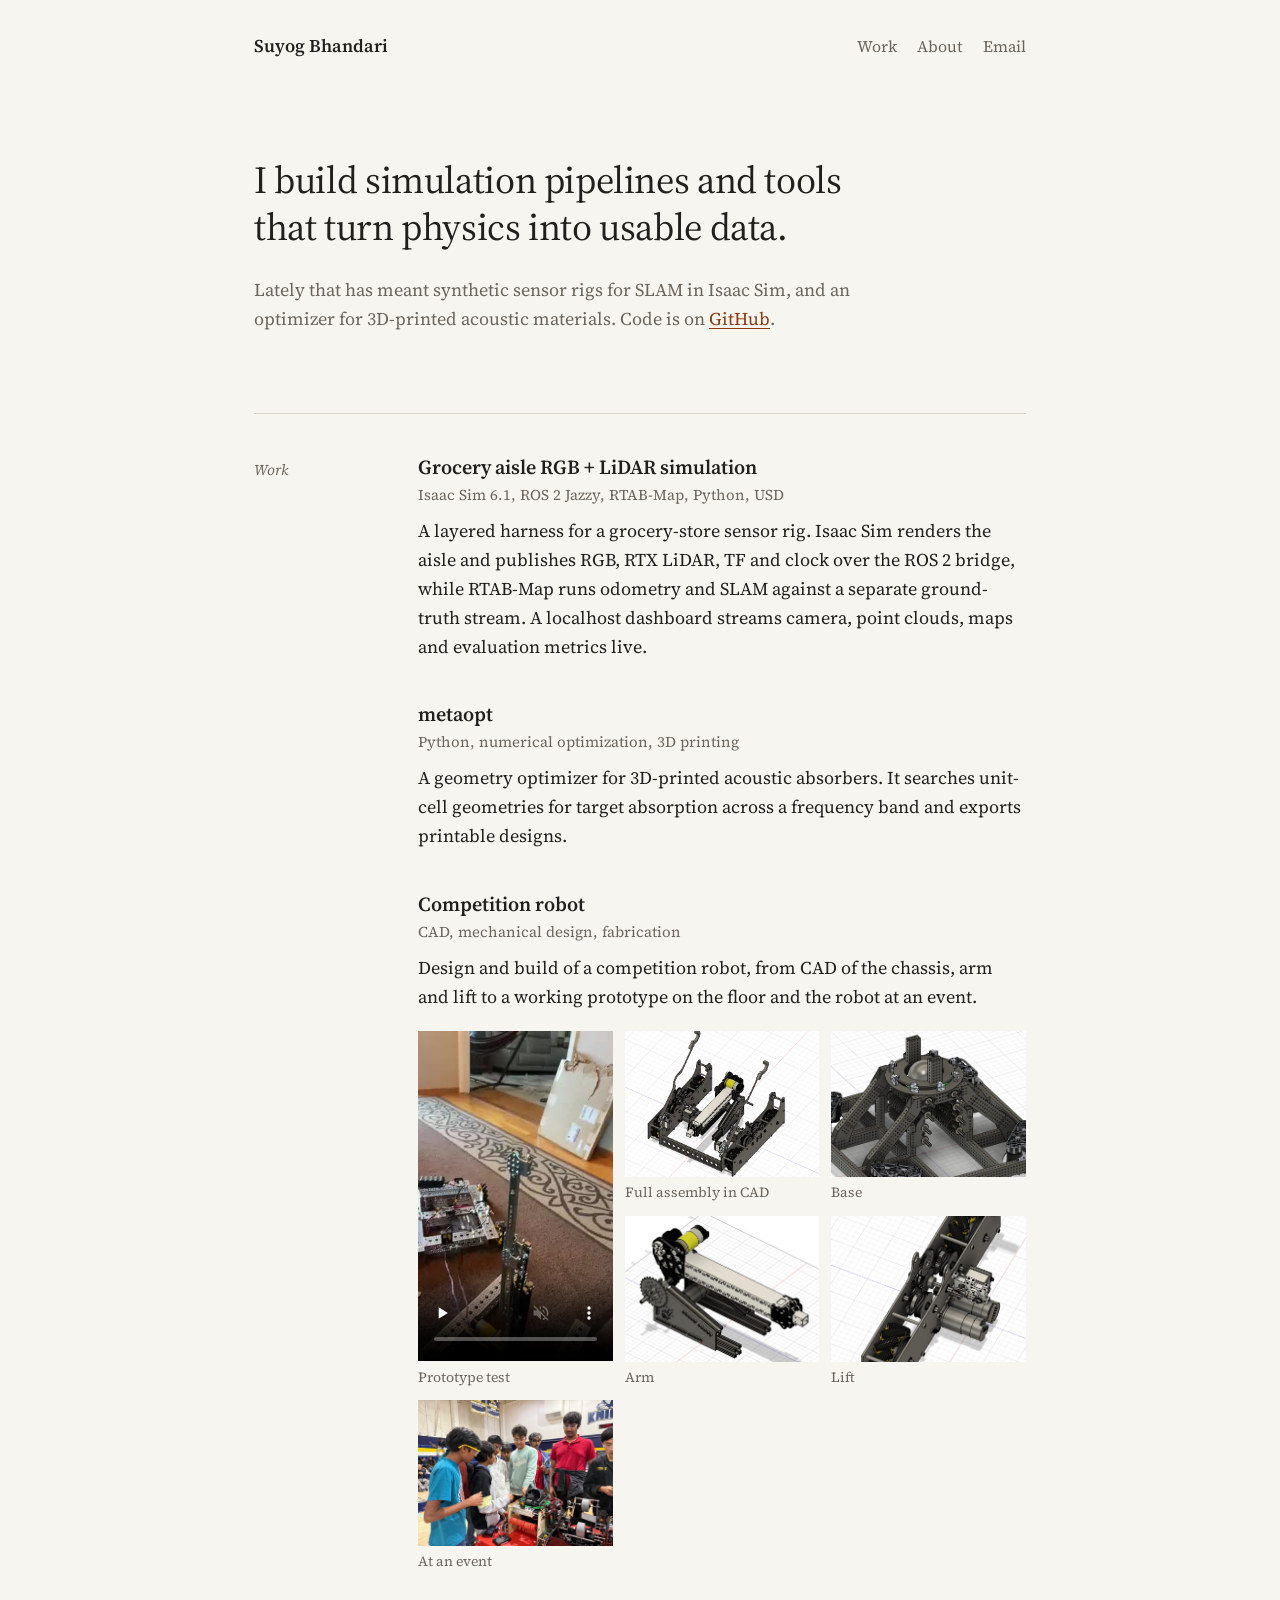
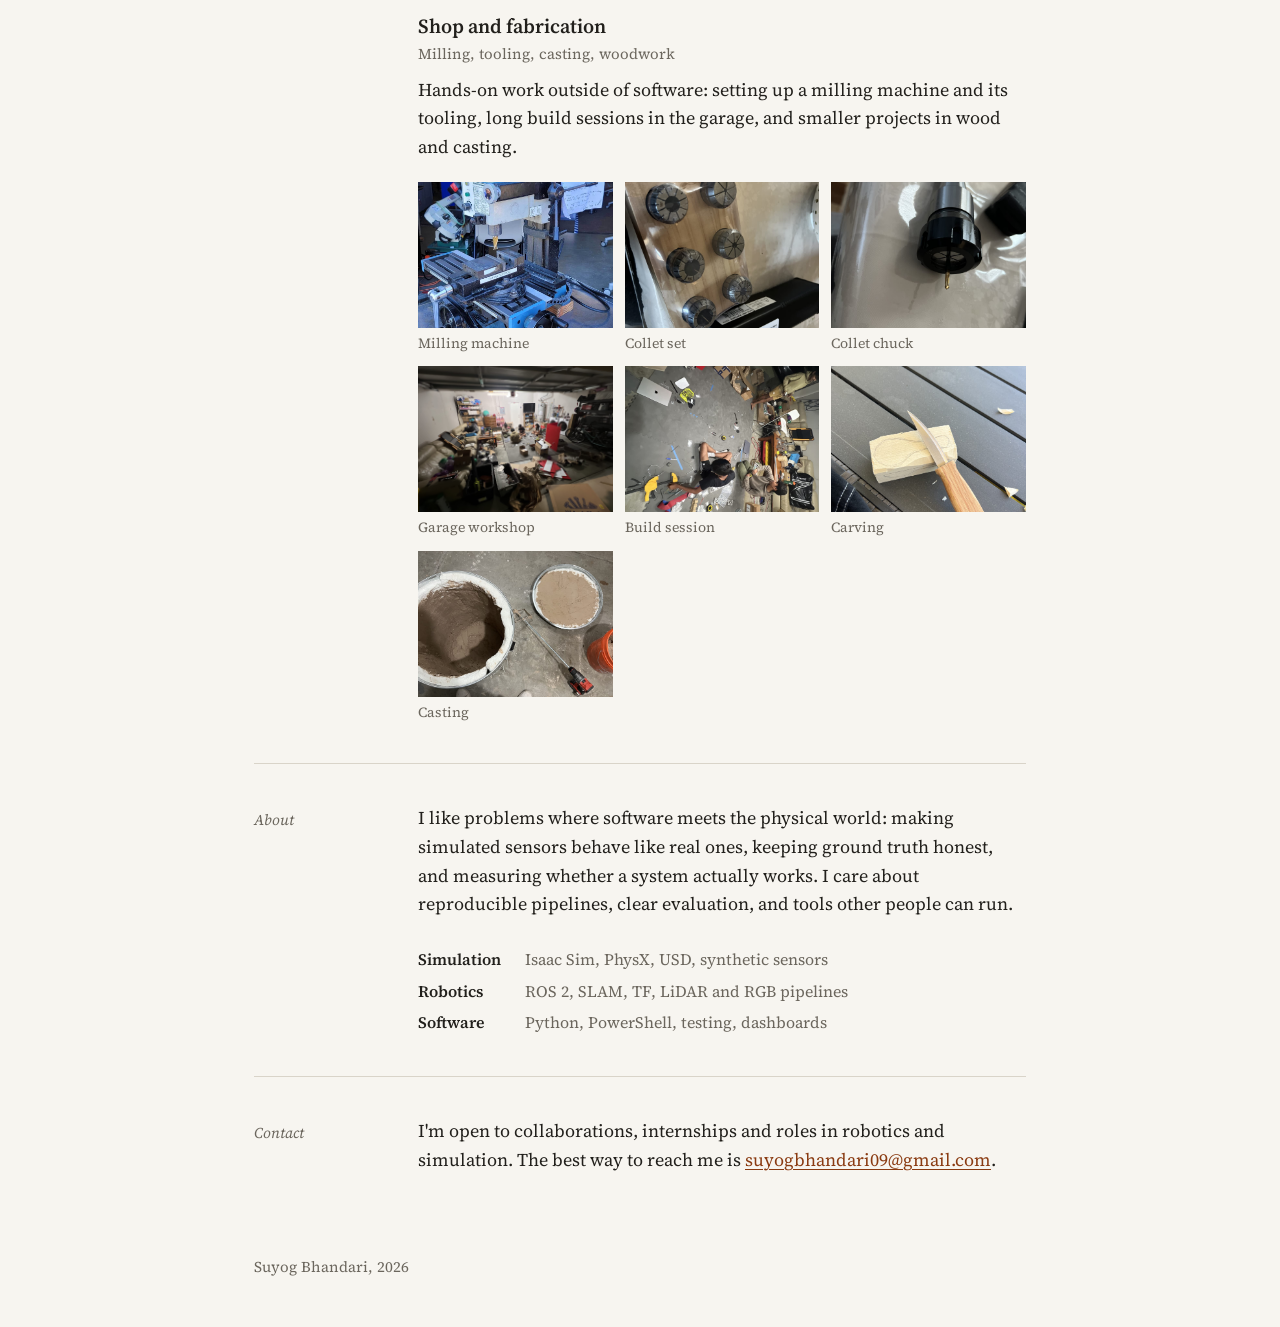
==== index.html @ c7b655ea "Add competition robot and shop projects with photos and video Add two project entries with image gal" ====
<!doctype html>
<html lang="en">
<head>
  <meta charset="utf-8">
  <meta name="viewport" content="width=device-width, initial-scale=1">
  <title>Suyog Bhandari</title>
  <meta name="description" content="Suyog Bhandari: robotics simulation, perception, and computational design.">
  <link rel="preconnect" href="https://fonts.googleapis.com">
  <link rel="preconnect" href="https://fonts.gstatic.com" crossorigin>
  <link href="https://fonts.googleapis.com/css2?family=Source+Serif+4:ital,opsz,wght@0,8..60,400;0,8..60,600;1,8..60,400&display=swap" rel="stylesheet">
  <link rel="stylesheet" href="styles.css">
</head>
<body>
  <header class="site-header">
    <a class="name" href="#top">Suyog Bhandari</a>
    <nav>
      <a href="#work">Work</a>
      <a href="#about">About</a>
      <a href="mailto:suyogbhandari09@gmail.com">Email</a>
    </nav>
  </header>

  <main id="top">
    <section class="intro">
      <h1>I build simulation pipelines and tools that turn physics into usable data.</h1>
      <p>Lately that has meant synthetic sensor rigs for SLAM in Isaac Sim, and an optimizer for 3D-printed acoustic materials. Code is on <a href="https://github.com/Fallwindows" target="_blank" rel="noopener">GitHub</a>.</p>
    </section>

    <section id="work" class="block">
      <h2>Work</h2>
      <div class="block-body">
        <article class="entry">
          <h3>Grocery aisle RGB + LiDAR simulation</h3>
          <p class="meta">Isaac Sim 6.1, ROS 2 Jazzy, RTAB-Map, Python, USD</p>
          <p>A layered harness for a grocery-store sensor rig. Isaac Sim renders the aisle and publishes RGB, RTX LiDAR, TF and clock over the ROS 2 bridge, while RTAB-Map runs odometry and SLAM against a separate ground-truth stream. A localhost dashboard streams camera, point clouds, maps and evaluation metrics live.</p>
        </article>

        <article class="entry">
          <h3>metaopt</h3>
          <p class="meta">Python, numerical optimization, 3D printing</p>
          <p>A geometry optimizer for 3D-printed acoustic absorbers. It searches unit-cell geometries for target absorption across a frequency band and exports printable designs.</p>
        </article>

        <article class="entry">
          <h3>Competition robot</h3>
          <p class="meta">CAD, mechanical design, fabrication</p>
          <p>Design and build of a competition robot, from CAD of the chassis, arm and lift to a working prototype on the floor and the robot at an event.</p>
          <div class="gallery">
            <figure class="tall">
              <video src="media/robot-prototype.mp4" poster="media/robot-prototype-poster.jpg" controls muted loop playsinline preload="none"></video>
              <figcaption>Prototype test</figcaption>
            </figure>
            <figure>
              <a href="media/robot-cad-full.jpg"><img src="media/robot-cad-full.jpg" alt="CAD render of the full robot" loading="lazy"></a>
              <figcaption>Full assembly in CAD</figcaption>
            </figure>
            <figure>
              <a href="media/robot-cad-base.jpg"><img src="media/robot-cad-base.jpg" alt="CAD render of the robot base" loading="lazy"></a>
              <figcaption>Base</figcaption>
            </figure>
            <figure>
              <a href="media/robot-cad-arm.jpg"><img src="media/robot-cad-arm.jpg" alt="CAD render of the arm" loading="lazy"></a>
              <figcaption>Arm</figcaption>
            </figure>
            <figure>
              <a href="media/robot-cad-lift.jpg"><img src="media/robot-cad-lift.jpg" alt="CAD render of the lift" loading="lazy"></a>
              <figcaption>Lift</figcaption>
            </figure>
            <figure>
              <a href="media/robot-event.jpg"><img src="media/robot-event.jpg" alt="The team working on the robot at an event" loading="lazy"></a>
              <figcaption>At an event</figcaption>
            </figure>
          </div>
        </article>

        <article class="entry">
          <h3>Shop and fabrication</h3>
          <p class="meta">Milling, tooling, casting, woodwork</p>
          <p>Hands-on work outside of software: setting up a milling machine and its tooling, long build sessions in the garage, and smaller projects in wood and casting.</p>
          <div class="gallery">
            <figure>
              <a href="media/shop-mill.jpg"><img src="media/shop-mill.jpg" alt="Benchtop milling machine" loading="lazy"></a>
              <figcaption>Milling machine</figcaption>
            </figure>
            <figure>
              <a href="media/shop-collets.jpg"><img src="media/shop-collets.jpg" alt="Set of collets" loading="lazy"></a>
              <figcaption>Collet set</figcaption>
            </figure>
            <figure>
              <a href="media/shop-collet-chuck.jpg"><img src="media/shop-collet-chuck.jpg" alt="Collet chuck holding an end mill" loading="lazy"></a>
              <figcaption>Collet chuck</figcaption>
            </figure>
            <figure>
              <a href="media/shop-garage.jpg"><img src="media/shop-garage.jpg" alt="Garage set up as a workshop" loading="lazy"></a>
              <figcaption>Garage workshop</figcaption>
            </figure>
            <figure>
              <a href="media/shop-garage-floor.jpg"><img src="media/shop-garage-floor.jpg" alt="Build session on the garage floor" loading="lazy"></a>
              <figcaption>Build session</figcaption>
            </figure>
            <figure>
              <a href="media/shop-carving.jpg"><img src="media/shop-carving.jpg" alt="Carving knife and a block of wood" loading="lazy"></a>
              <figcaption>Carving</figcaption>
            </figure>
            <figure>
              <a href="media/shop-casting.jpg"><img src="media/shop-casting.jpg" alt="Mixing material for casting" loading="lazy"></a>
              <figcaption>Casting</figcaption>
            </figure>
          </div>
        </article>
      </div>
    </section>

    <section id="about" class="block">
      <h2>About</h2>
      <div class="block-body">
        <p>I like problems where software meets the physical world: making simulated sensors behave like real ones, keeping ground truth honest, and measuring whether a system actually works. I care about reproducible pipelines, clear evaluation, and tools other people can run.</p>
        <dl class="skills">
          <dt>Simulation</dt><dd>Isaac Sim, PhysX, USD, synthetic sensors</dd>
          <dt>Robotics</dt><dd>ROS 2, SLAM, TF, LiDAR and RGB pipelines</dd>
          <dt>Software</dt><dd>Python, PowerShell, testing, dashboards</dd>
        </dl>
      </div>
    </section>

    <section id="contact" class="block">
      <h2>Contact</h2>
      <div class="block-body">
        <p>I'm open to collaborations, internships and roles in robotics and simulation. The best way to reach me is <a href="mailto:suyogbhandari09@gmail.com">suyogbhandari09@gmail.com</a>.</p>
      </div>
    </section>
  </main>

  <footer>Suyog Bhandari, <span id="year"></span></footer>
  <script>document.getElementById('year').textContent = new Date().getFullYear();</script>
</body>
</html>
---- styles.css ----
:root {
  --bg: #f7f5f0;
  --text: #22201c;
  --muted: #6b665d;
  --rule: #d9d4c9;
  --link: #8a3b12;
}
@media (prefers-color-scheme: dark) {
  :root {
    --bg: #1a1917;
    --text: #e8e4dc;
    --muted: #9c968b;
    --rule: #3a3833;
    --link: #e0956a;
  }
}

* { box-sizing: border-box; margin: 0; padding: 0; }
body {
  font-family: "Source Serif 4", Georgia, serif;
  font-size: 18px;
  line-height: 1.6;
  background: var(--bg);
  color: var(--text);
  -webkit-font-smoothing: antialiased;
}
a {
  color: var(--link);
  text-decoration: underline;
  text-decoration-thickness: 1px;
  text-underline-offset: 3px;
}
a:hover { text-decoration-thickness: 2px; }

.site-header, main, footer {
  max-width: 820px;
  margin: 0 auto;
  padding-left: 24px;
  padding-right: 24px;
}

.site-header {
  display: flex; justify-content: space-between; align-items: baseline;
  flex-wrap: wrap; gap: 8px 24px;
  padding-top: 32px; padding-bottom: 32px;
}
.site-header .name { color: var(--text); text-decoration: none; font-weight: 600; }
.site-header nav { display: flex; gap: 20px; font-size: 16px; }
.site-header nav a { color: var(--muted); text-decoration: none; }
.site-header nav a:hover { color: var(--text); }

.intro { padding: 64px 0 80px; max-width: 640px; }
h1 {
  font-size: clamp(28px, 4.5vw, 38px);
  font-weight: 400;
  line-height: 1.25;
  letter-spacing: -0.01em;
  margin-bottom: 24px;
}
.intro p { color: var(--muted); }

/* Each section: label in a narrow left column, content on the right. */
.block {
  display: grid;
  grid-template-columns: 140px 1fr;
  gap: 24px;
  padding: 40px 0;
  border-top: 1px solid var(--rule);
}
h2 {
  font-size: 15px;
  font-weight: 400;
  font-style: italic;
  color: var(--muted);
  padding-top: 4px;
}
.block-body { max-width: 620px; }
.block-body > p + * { margin-top: 28px; }

.entry + .entry { margin-top: 40px; }
.entry h3 { font-size: 20px; font-weight: 600; line-height: 1.35; }
.entry h3 a { color: inherit; }
.entry .meta { font-size: 15px; color: var(--muted); margin: 2px 0 10px; }

.gallery {
  display: grid;
  grid-template-columns: repeat(3, 1fr);
  gap: 12px;
  margin-top: 20px;
}
/* Portrait video takes two rows; its height follows the row, not its own ratio. */
.gallery figure.tall { grid-row: span 2; display: flex; flex-direction: column; }
.gallery .tall video { flex: 1; min-height: 0; aspect-ratio: auto; }
.gallery img, .gallery video {
  display: block;
  width: 100%;
  aspect-ratio: 4 / 3;
  object-fit: cover;
  background: var(--rule);
}
.gallery figcaption { font-size: 14px; color: var(--muted); margin-top: 4px; }

.skills {
  display: grid;
  grid-template-columns: max-content 1fr;
  gap: 6px 24px;
  font-size: 16px;
}
.skills dt { font-weight: 600; }
.skills dd { color: var(--muted); }

footer {
  padding-top: 40px; padding-bottom: 48px;
  font-size: 15px; color: var(--muted);
}

@media (max-width: 600px) {
  body { font-size: 17px; }
  .site-header, main, footer { padding-left: 16px; padding-right: 16px; }
  .intro { padding: 32px 0 56px; }
  .block { grid-template-columns: 1fr; gap: 12px; }
  .skills { grid-template-columns: 1fr; gap: 0; }
  .gallery { grid-template-columns: 1fr 1fr; gap: 8px; }
  .skills dd + dt { margin-top: 10px; }
}
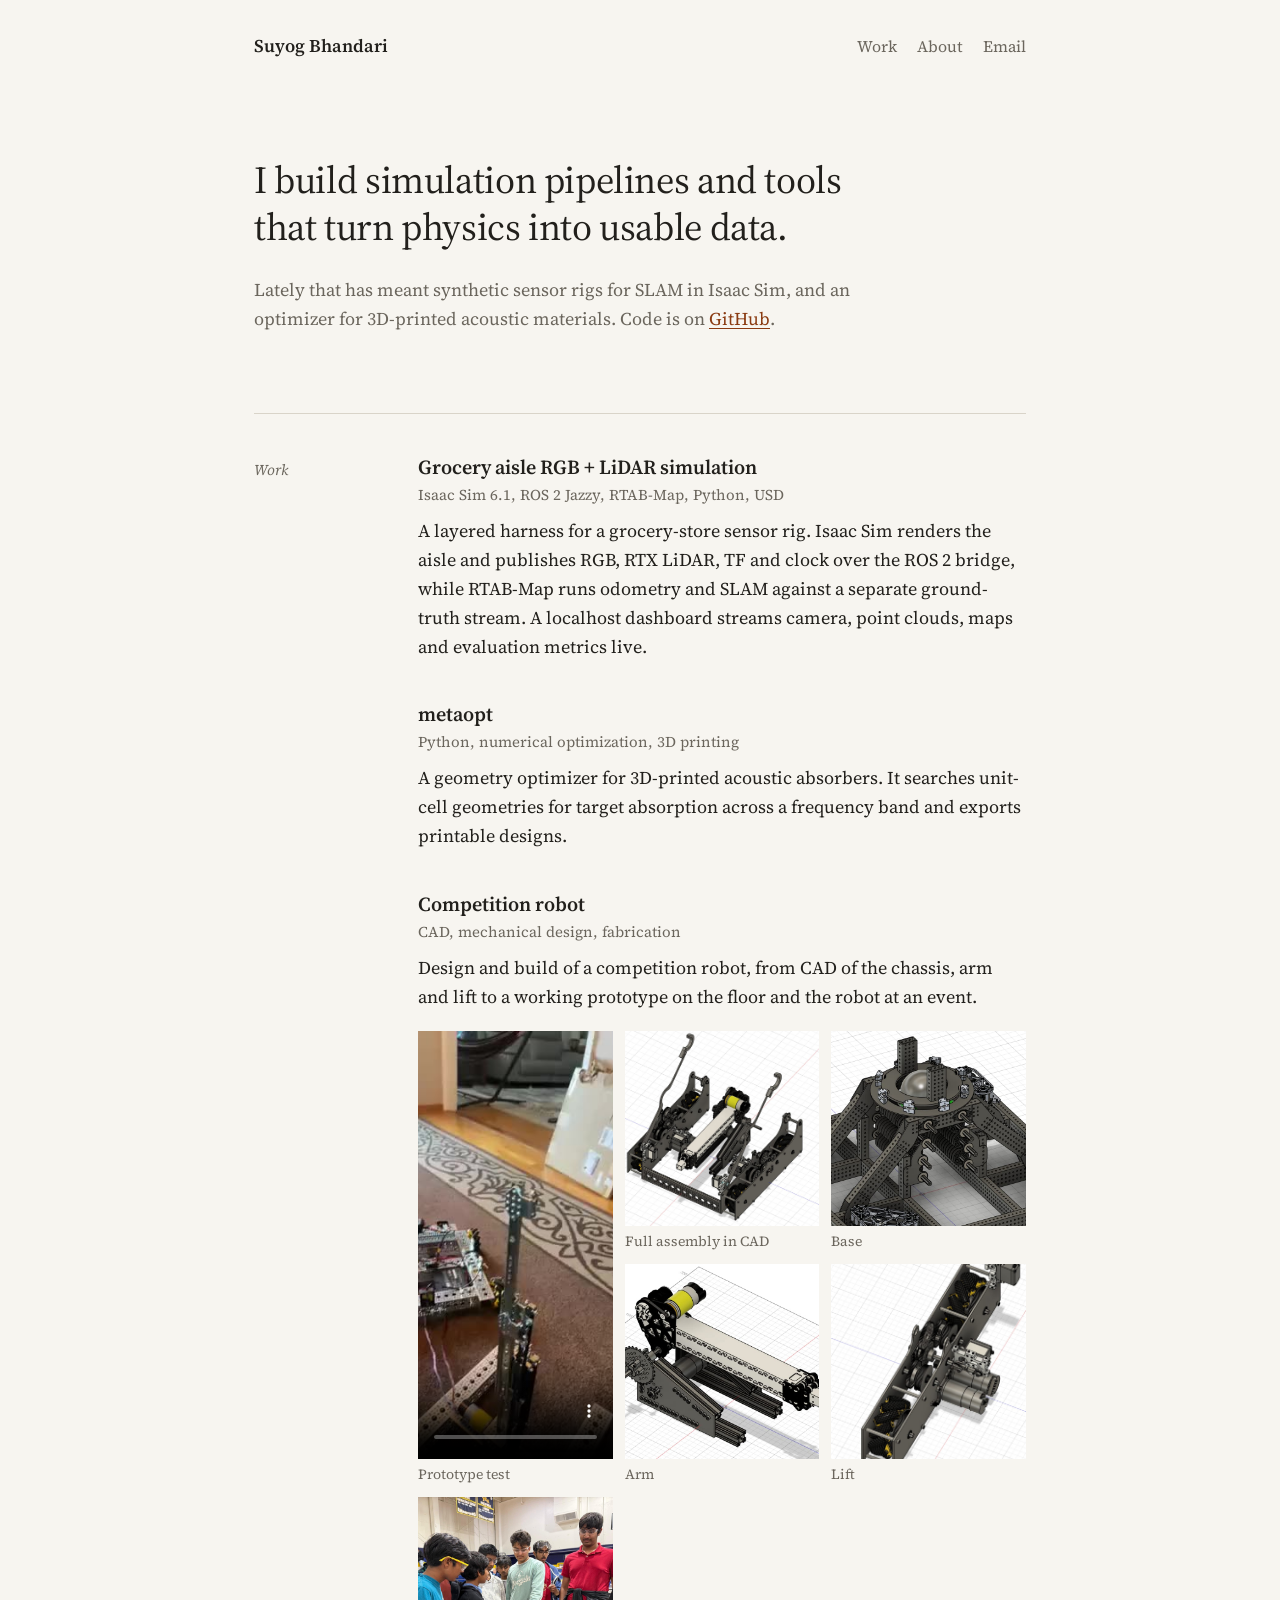
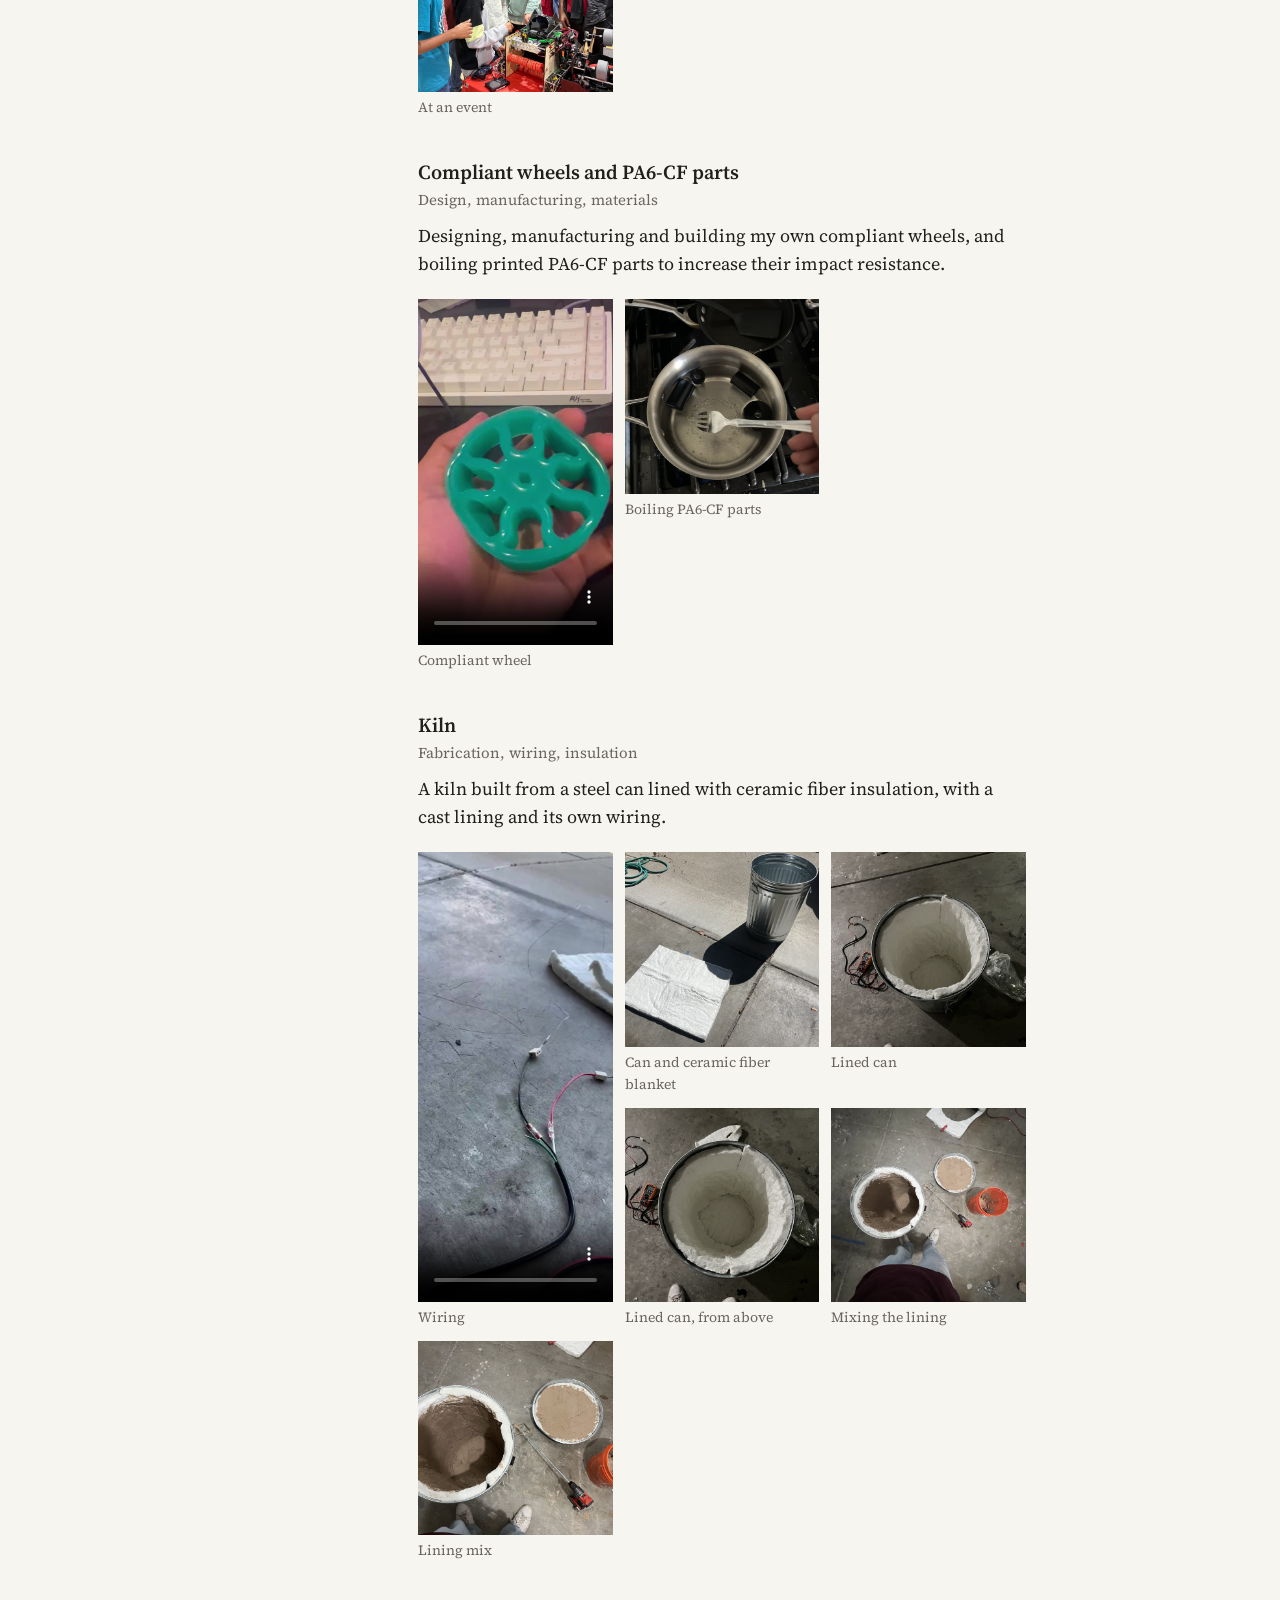
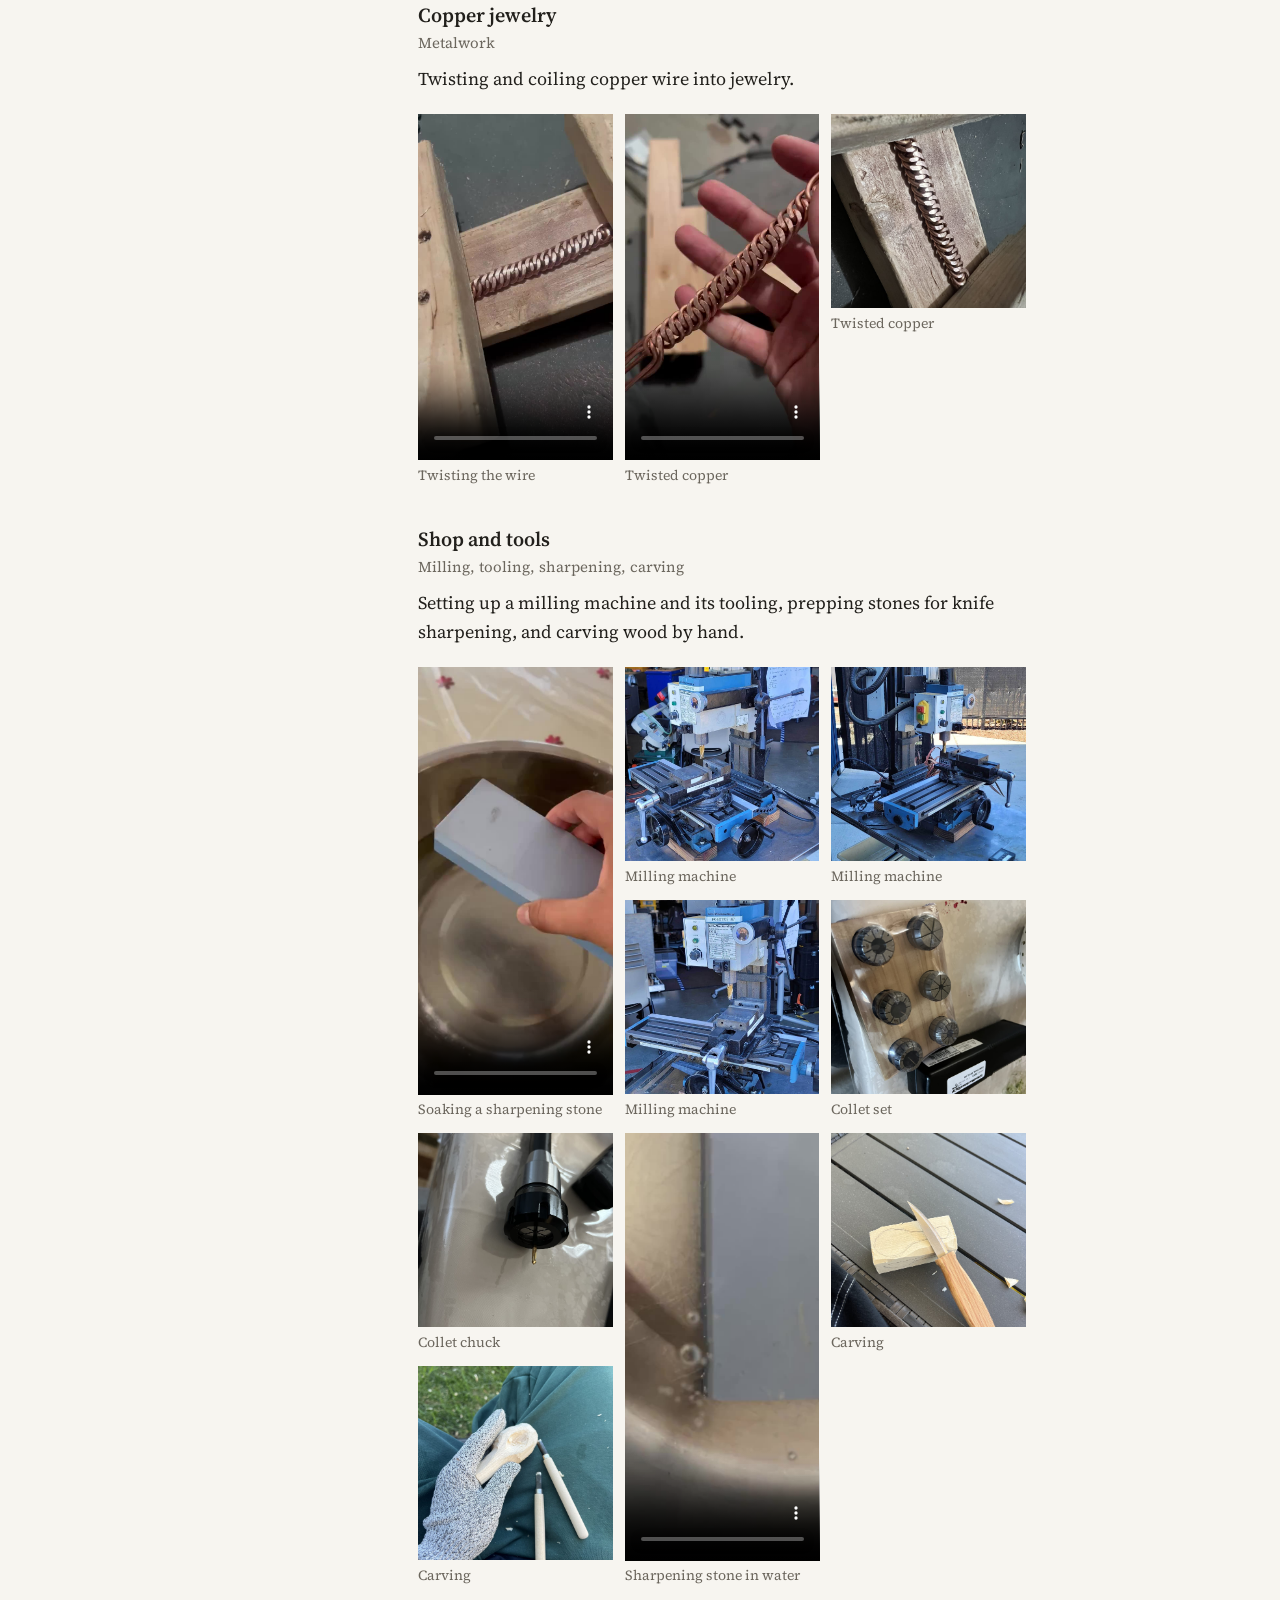
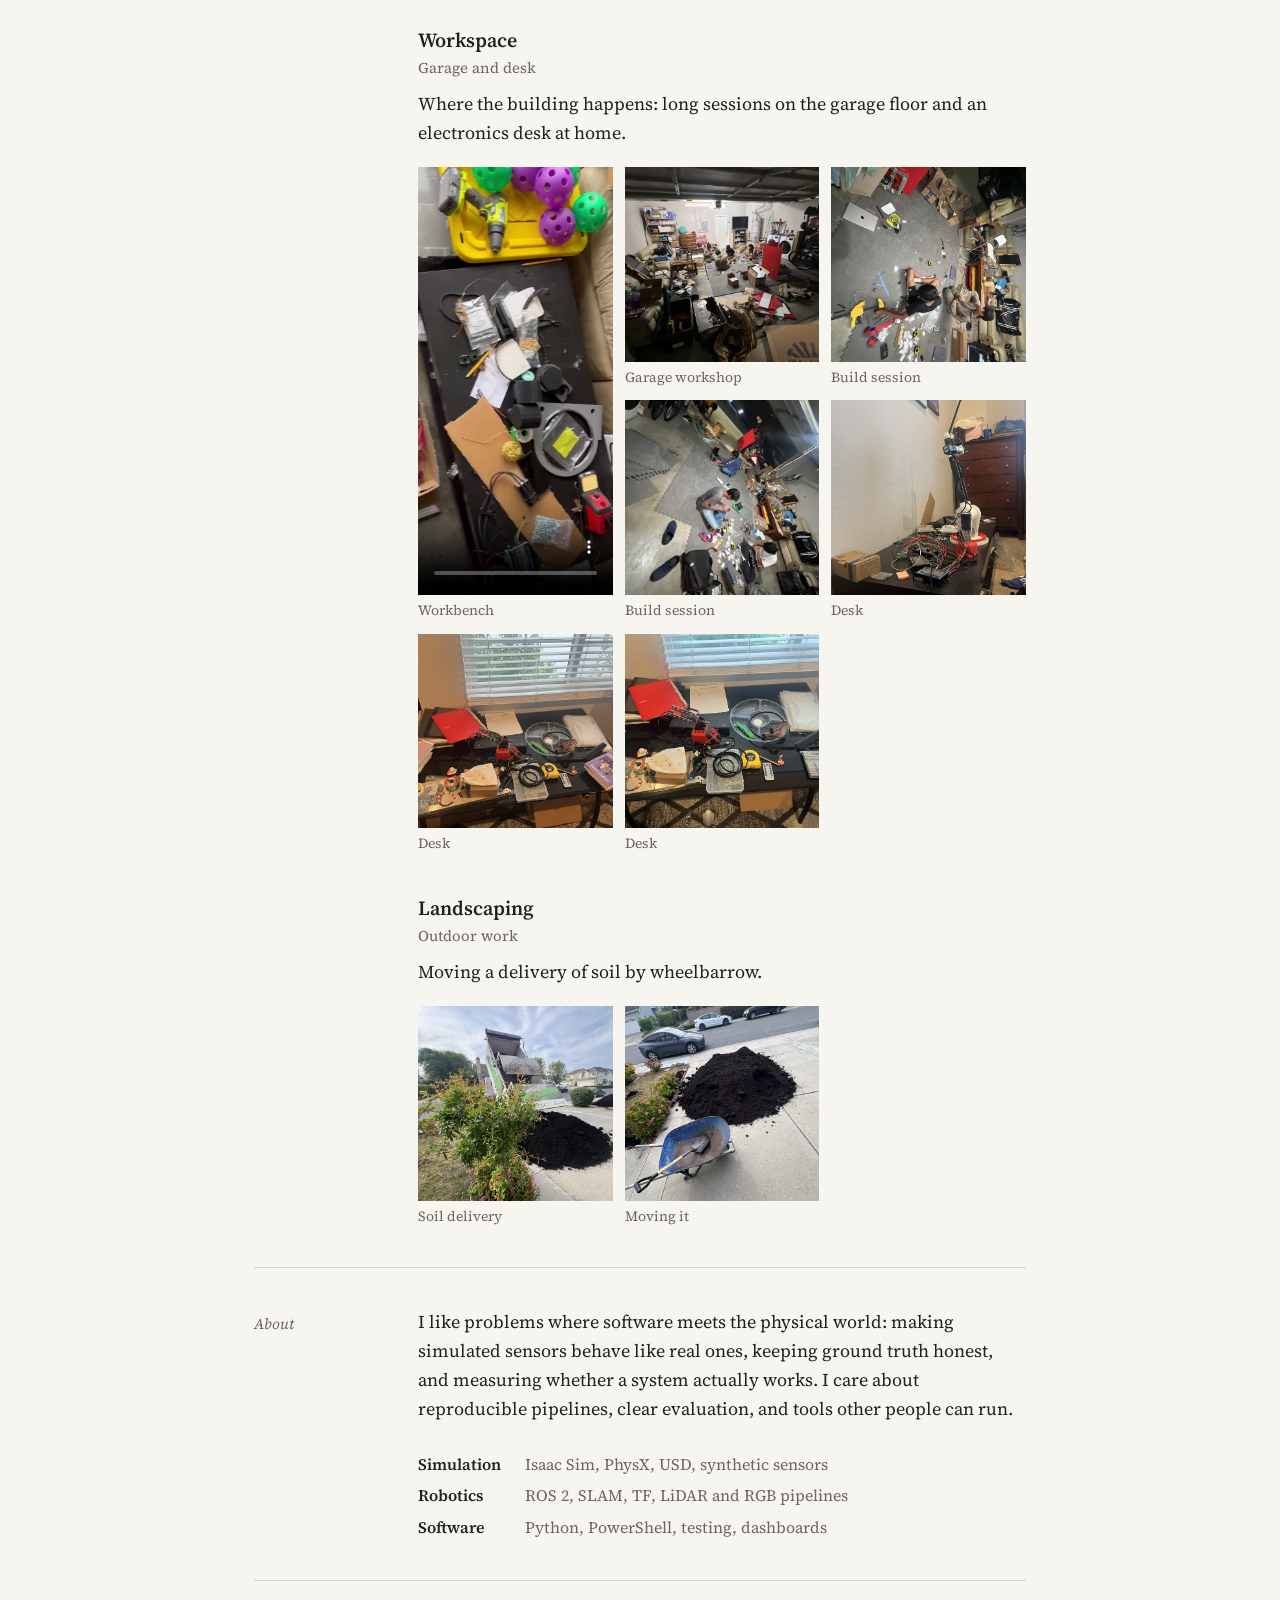
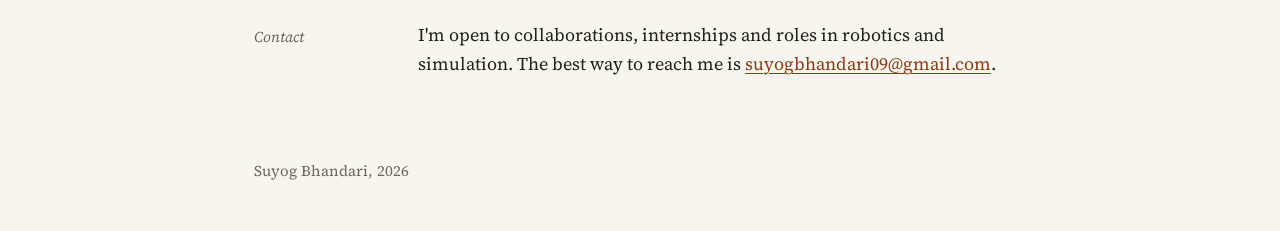
==== commit e1e5848a: "Add all project photos and videos in new gallery entries Add entries for compliant wheels and PA6-CF" ====
--- a/index.html
+++ b/index.html
@@ -74,15 +74,95 @@
         </article>
 
         <article class="entry">
-          <h3>Shop and fabrication</h3>
-          <p class="meta">Milling, tooling, casting, woodwork</p>
-          <p>Hands-on work outside of software: setting up a milling machine and its tooling, long build sessions in the garage, and smaller projects in wood and casting.</p>
-          <div class="gallery">
+          <h3>Compliant wheels and PA6-CF parts</h3>
+          <p class="meta">Design, manufacturing, materials</p>
+          <p>Designing, manufacturing and building my own compliant wheels, and boiling printed PA6-CF parts to increase their impact resistance.</p>
+          <div class="gallery">
+            <figure class="tall">
+              <video src="media/wheel-compliant.mp4" poster="media/wheel-compliant-poster.jpg" controls muted loop playsinline preload="none"></video>
+              <figcaption>Compliant wheel</figcaption>
+            </figure>
+            <figure>
+              <a href="media/pa6cf-boiling.jpg"><img src="media/pa6cf-boiling.jpg" alt="PA6-CF parts boiling in a pan on the stove" loading="lazy"></a>
+              <figcaption>Boiling PA6-CF parts</figcaption>
+            </figure>
+          </div>
+        </article>
+
+        <article class="entry">
+          <h3>Kiln</h3>
+          <p class="meta">Fabrication, wiring, insulation</p>
+          <p>A kiln built from a steel can lined with ceramic fiber insulation, with a cast lining and its own wiring.</p>
+          <div class="gallery">
+            <figure class="tall">
+              <video src="media/kiln-wiring.mp4" poster="media/kiln-wiring-poster.jpg" controls muted loop playsinline preload="none"></video>
+              <figcaption>Wiring</figcaption>
+            </figure>
+            <figure>
+              <a href="media/kiln-can-blanket.jpg"><img src="media/kiln-can-blanket.jpg" alt="Steel can next to a sheet of ceramic fiber blanket" loading="lazy"></a>
+              <figcaption>Can and ceramic fiber blanket</figcaption>
+            </figure>
+            <figure>
+              <a href="media/kiln-lined-1.jpg"><img src="media/kiln-lined-1.jpg" alt="The can lined with ceramic fiber" loading="lazy"></a>
+              <figcaption>Lined can</figcaption>
+            </figure>
+            <figure>
+              <a href="media/kiln-lined-2.jpg"><img src="media/kiln-lined-2.jpg" alt="The lined can from above" loading="lazy"></a>
+              <figcaption>Lined can, from above</figcaption>
+            </figure>
+            <figure>
+              <a href="media/kiln-lining-mix-1.jpg"><img src="media/kiln-lining-mix-1.jpg" alt="Mixing the lining material in a bucket" loading="lazy"></a>
+              <figcaption>Mixing the lining</figcaption>
+            </figure>
+            <figure>
+              <a href="media/kiln-lining-mix-2.jpg"><img src="media/kiln-lining-mix-2.jpg" alt="Lining material mixed in a bucket and a tray" loading="lazy"></a>
+              <figcaption>Lining mix</figcaption>
+            </figure>
+          </div>
+        </article>
+
+        <article class="entry">
+          <h3>Copper jewelry</h3>
+          <p class="meta">Metalwork</p>
+          <p>Twisting and coiling copper wire into jewelry.</p>
+          <div class="gallery">
+            <figure class="tall">
+              <video src="media/copper-twisting.mp4" poster="media/copper-twisting-poster.jpg" controls muted loop playsinline preload="none"></video>
+              <figcaption>Twisting the wire</figcaption>
+            </figure>
+            <figure class="tall">
+              <video src="media/copper-coil.mp4" poster="media/copper-coil-poster.jpg" controls muted loop playsinline preload="none"></video>
+              <figcaption>Twisted copper</figcaption>
+            </figure>
+            <figure>
+              <a href="media/copper-twist.jpg"><img src="media/copper-twist.jpg" alt="Twisted copper wire on a wooden board" loading="lazy"></a>
+              <figcaption>Twisted copper</figcaption>
+            </figure>
+          </div>
+        </article>
+
+        <article class="entry">
+          <h3>Shop and tools</h3>
+          <p class="meta">Milling, tooling, sharpening, carving</p>
+          <p>Setting up a milling machine and its tooling, prepping stones for knife sharpening, and carving wood by hand.</p>
+          <div class="gallery">
+            <figure class="tall">
+              <video src="media/sharpening-soak.mp4" poster="media/sharpening-soak-poster.jpg" controls muted loop playsinline preload="none"></video>
+              <figcaption>Soaking a sharpening stone</figcaption>
+            </figure>
             <figure>
               <a href="media/shop-mill.jpg"><img src="media/shop-mill.jpg" alt="Benchtop milling machine" loading="lazy"></a>
               <figcaption>Milling machine</figcaption>
             </figure>
             <figure>
+              <a href="media/shop-mill-2.jpg"><img src="media/shop-mill-2.jpg" alt="Milling machine outdoors" loading="lazy"></a>
+              <figcaption>Milling machine</figcaption>
+            </figure>
+            <figure>
+              <a href="media/shop-mill-3.jpg"><img src="media/shop-mill-3.jpg" alt="Milling machine on a stand" loading="lazy"></a>
+              <figcaption>Milling machine</figcaption>
+            </figure>
+            <figure>
               <a href="media/shop-collets.jpg"><img src="media/shop-collets.jpg" alt="Set of collets" loading="lazy"></a>
               <figcaption>Collet set</figcaption>
             </figure>
@@ -90,6 +170,30 @@
               <a href="media/shop-collet-chuck.jpg"><img src="media/shop-collet-chuck.jpg" alt="Collet chuck holding an end mill" loading="lazy"></a>
               <figcaption>Collet chuck</figcaption>
             </figure>
+            <figure class="tall">
+              <video src="media/sharpening-soak-2.mp4" poster="media/sharpening-soak-2-poster.jpg" controls muted loop playsinline preload="none"></video>
+              <figcaption>Sharpening stone in water</figcaption>
+            </figure>
+            <figure>
+              <a href="media/shop-carving.jpg"><img src="media/shop-carving.jpg" alt="Carving knife and a block of wood" loading="lazy"></a>
+              <figcaption>Carving</figcaption>
+            </figure>
+            <figure>
+              <a href="media/shop-carving-2.jpg"><img src="media/shop-carving-2.jpg" alt="Carved wooden spoon blank and carving tools" loading="lazy"></a>
+              <figcaption>Carving</figcaption>
+            </figure>
+          </div>
+        </article>
+
+        <article class="entry">
+          <h3>Workspace</h3>
+          <p class="meta">Garage and desk</p>
+          <p>Where the building happens: long sessions on the garage floor and an electronics desk at home.</p>
+          <div class="gallery">
+            <figure class="tall">
+              <video src="media/bench.mp4" poster="media/bench-poster.jpg" controls muted loop playsinline preload="none"></video>
+              <figcaption>Workbench</figcaption>
+            </figure>
             <figure>
               <a href="media/shop-garage.jpg"><img src="media/shop-garage.jpg" alt="Garage set up as a workshop" loading="lazy"></a>
               <figcaption>Garage workshop</figcaption>
@@ -99,12 +203,36 @@
               <figcaption>Build session</figcaption>
             </figure>
             <figure>
-              <a href="media/shop-carving.jpg"><img src="media/shop-carving.jpg" alt="Carving knife and a block of wood" loading="lazy"></a>
-              <figcaption>Carving</figcaption>
-            </figure>
-            <figure>
-              <a href="media/shop-casting.jpg"><img src="media/shop-casting.jpg" alt="Mixing material for casting" loading="lazy"></a>
-              <figcaption>Casting</figcaption>
+              <a href="media/shop-garage-floor-2.jpg"><img src="media/shop-garage-floor-2.jpg" alt="Another build session on the garage floor" loading="lazy"></a>
+              <figcaption>Build session</figcaption>
+            </figure>
+            <figure>
+              <a href="media/desk-1.jpg"><img src="media/desk-1.jpg" alt="Electronics desk with wiring and a soldering station" loading="lazy"></a>
+              <figcaption>Desk</figcaption>
+            </figure>
+            <figure>
+              <a href="media/desk-2.jpg"><img src="media/desk-2.jpg" alt="Desk covered in parts and tools" loading="lazy"></a>
+              <figcaption>Desk</figcaption>
+            </figure>
+            <figure>
+              <a href="media/desk-3.jpg"><img src="media/desk-3.jpg" alt="Desk covered in parts and tools" loading="lazy"></a>
+              <figcaption>Desk</figcaption>
+            </figure>
+          </div>
+        </article>
+
+        <article class="entry">
+          <h3>Landscaping</h3>
+          <p class="meta">Outdoor work</p>
+          <p>Moving a delivery of soil by wheelbarrow.</p>
+          <div class="gallery">
+            <figure>
+              <a href="media/landscaping-delivery.jpg"><img src="media/landscaping-delivery.jpg" alt="Soil being dumped from a truck" loading="lazy"></a>
+              <figcaption>Soil delivery</figcaption>
+            </figure>
+            <figure>
+              <a href="media/landscaping-wheelbarrow.jpg"><img src="media/landscaping-wheelbarrow.jpg" alt="Pile of soil with a wheelbarrow and shovel" loading="lazy"></a>
+              <figcaption>Moving it</figcaption>
             </figure>
           </div>
         </article>
--- a/styles.css
+++ b/styles.css
@@ -85,6 +85,7 @@
 .gallery {
   display: grid;
   grid-template-columns: repeat(3, 1fr);
+  grid-auto-flow: dense;
   gap: 12px;
   margin-top: 20px;
 }
@@ -94,7 +95,7 @@
 .gallery img, .gallery video {
   display: block;
   width: 100%;
-  aspect-ratio: 4 / 3;
+  aspect-ratio: 1;
   object-fit: cover;
   background: var(--rule);
 }
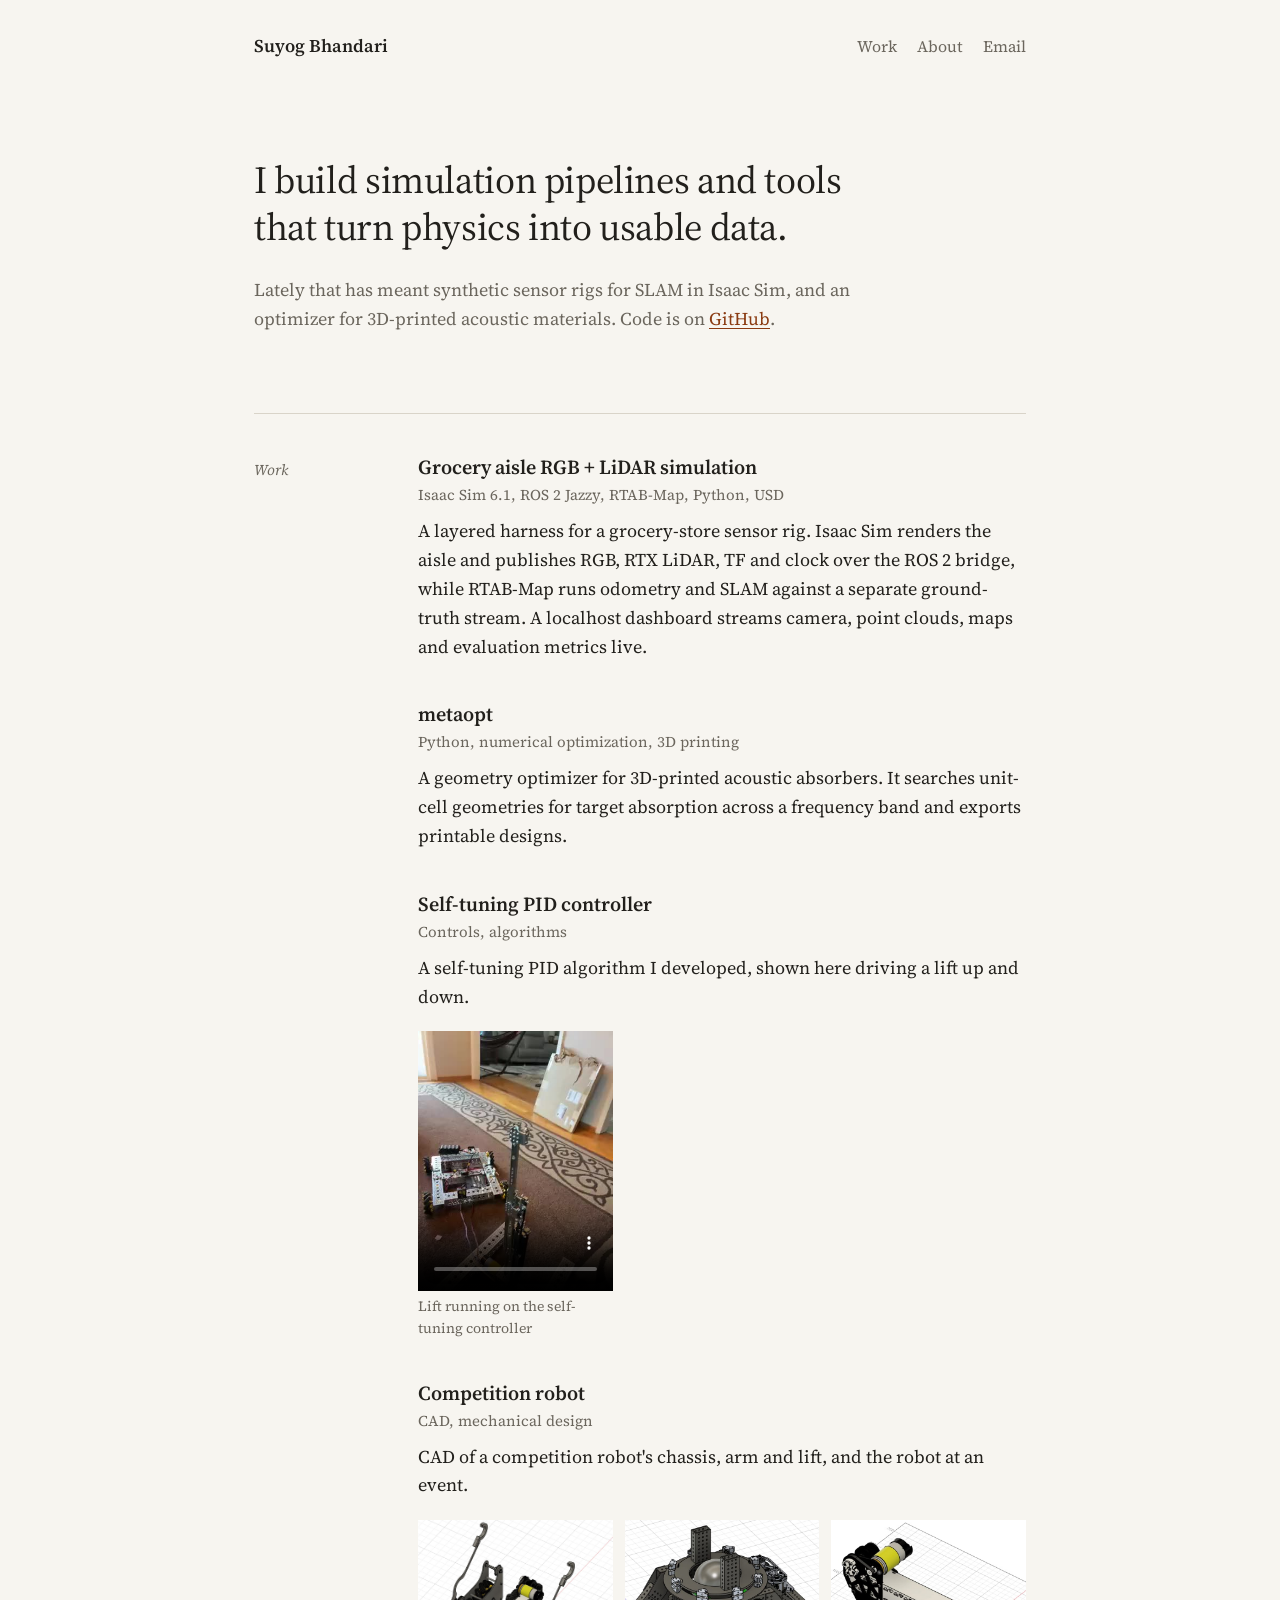
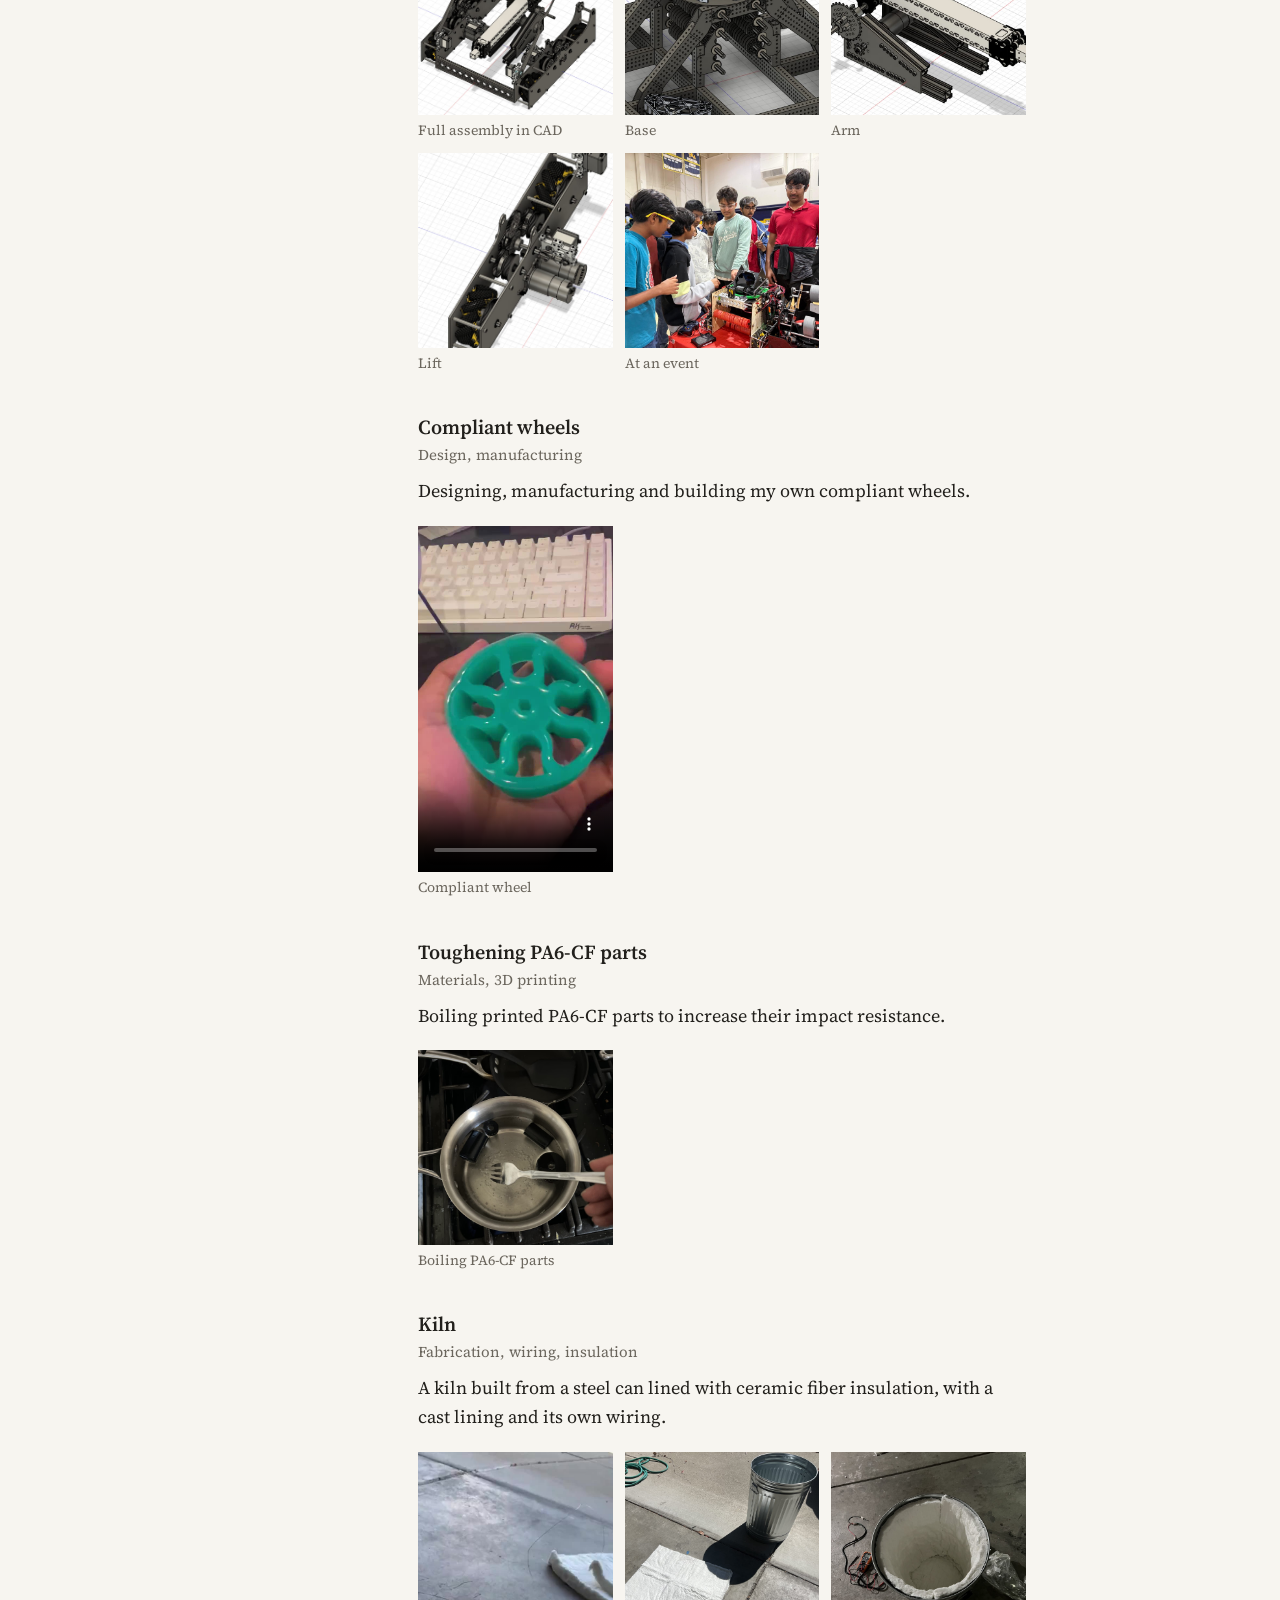
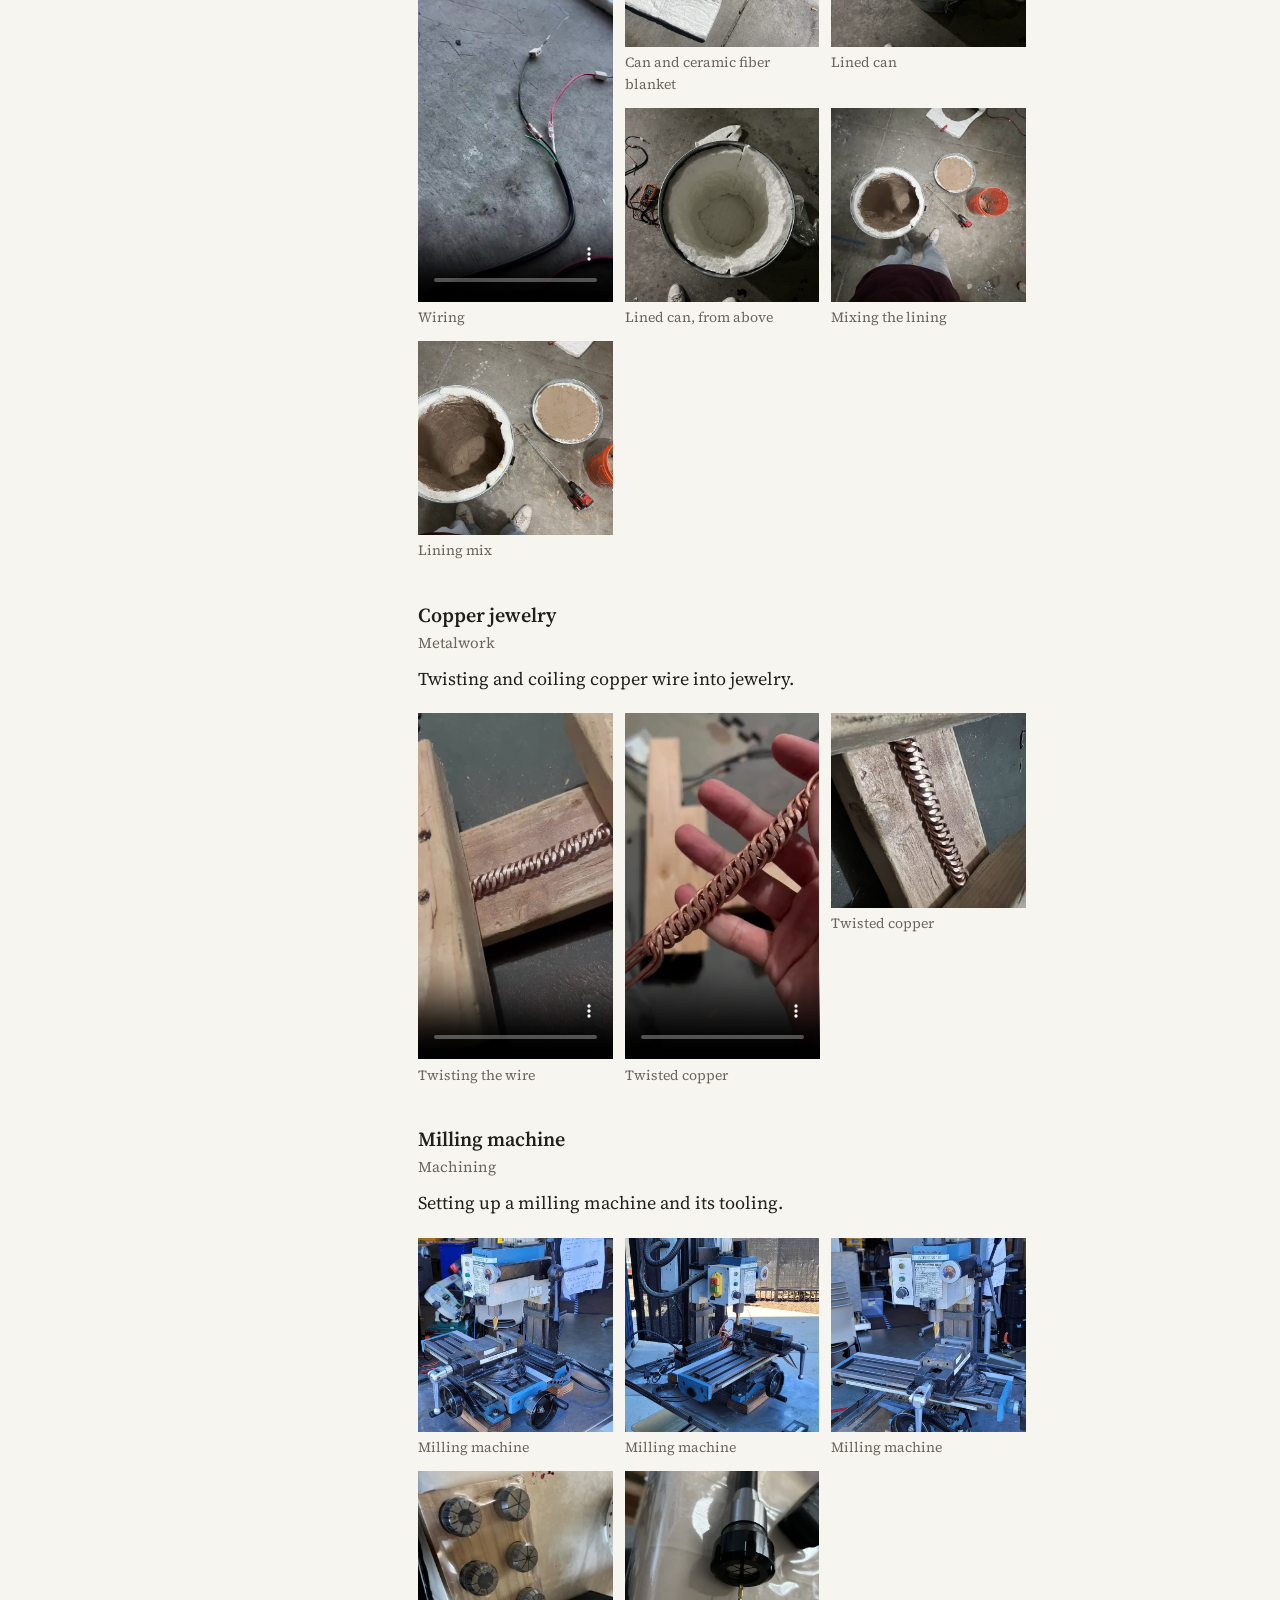
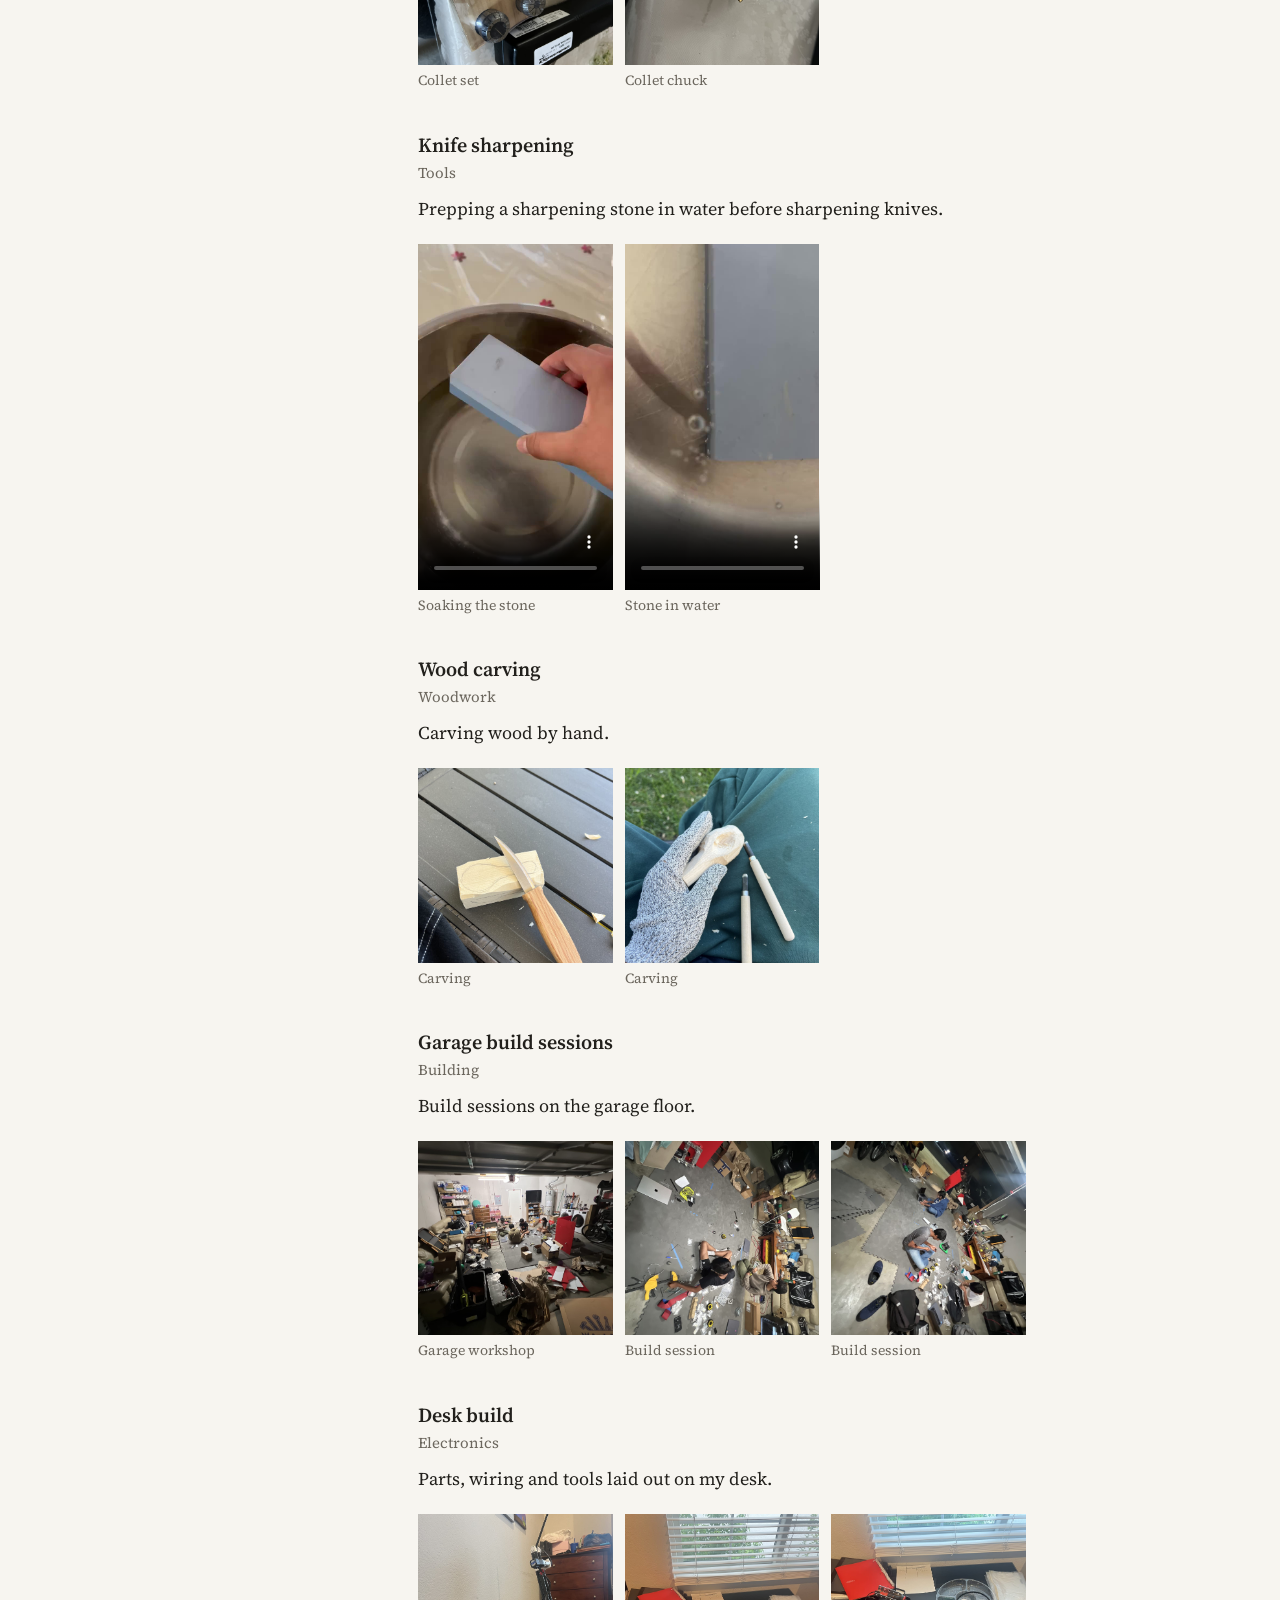
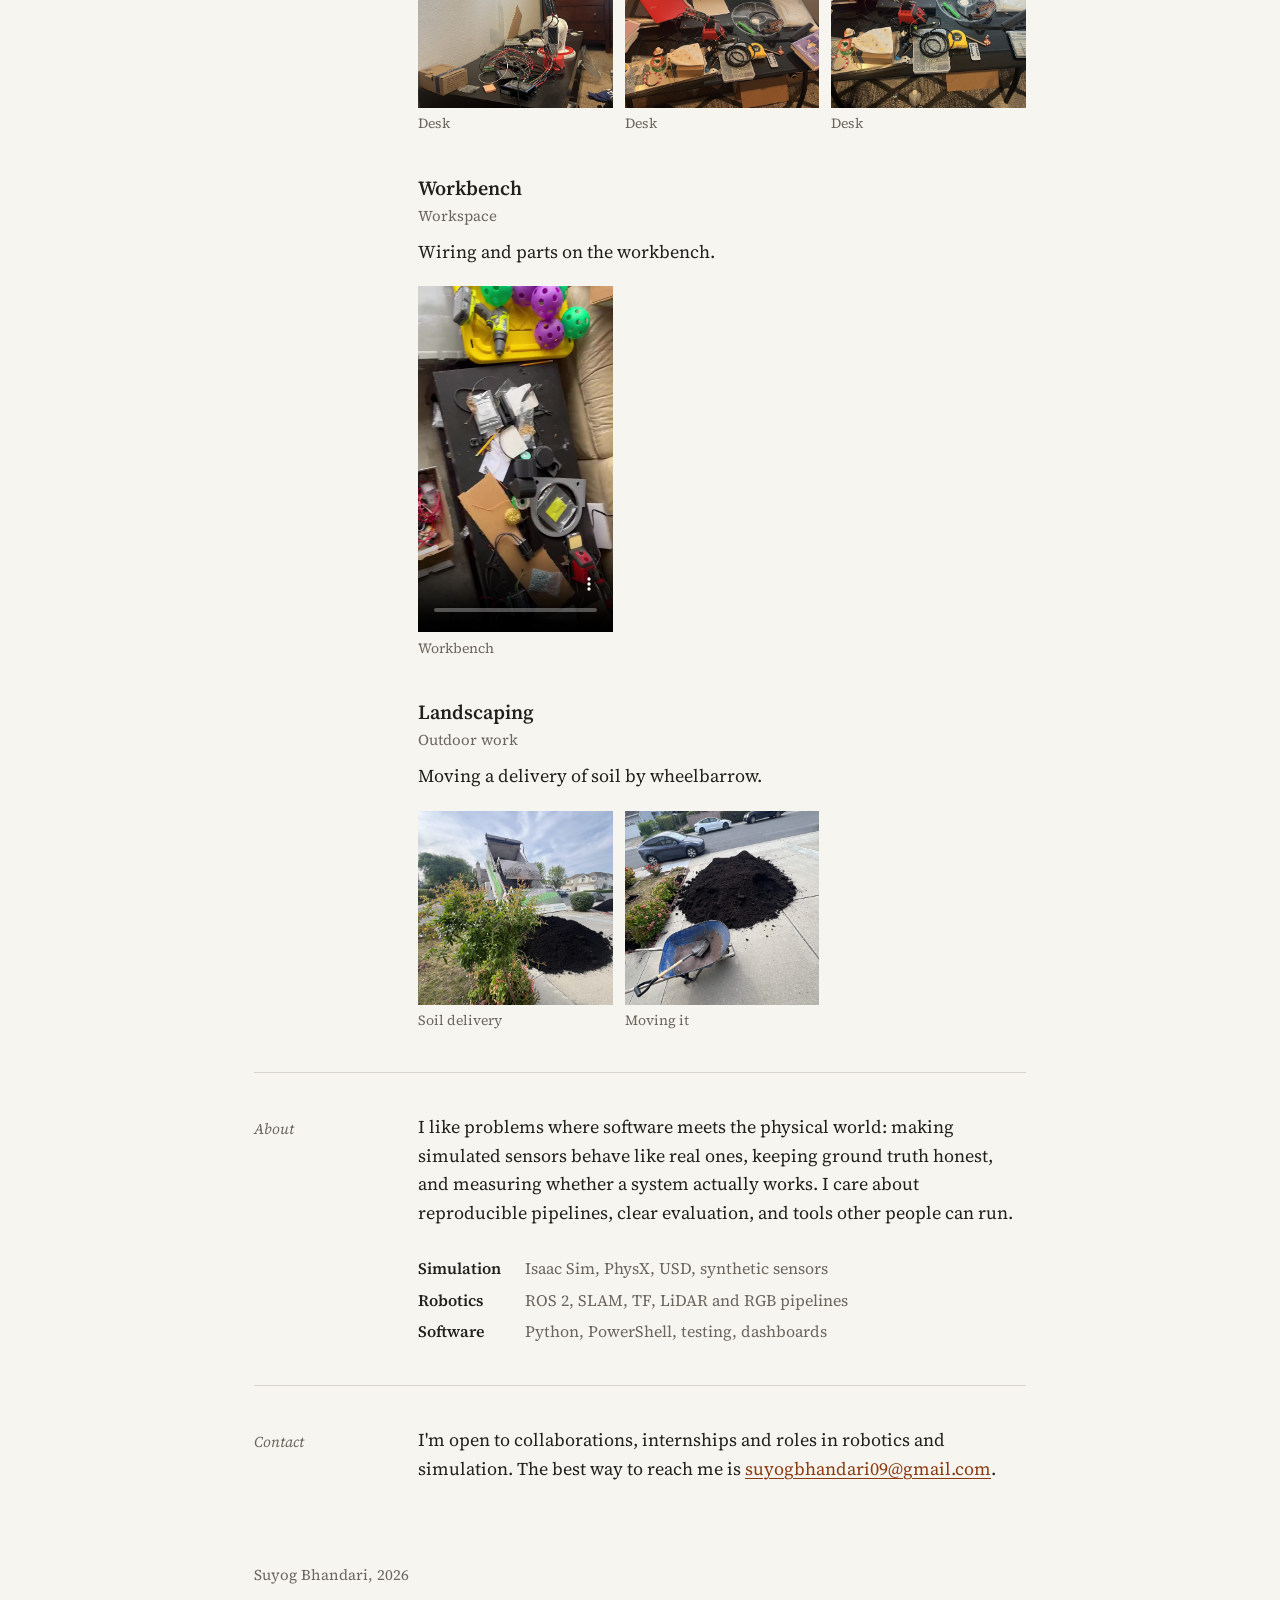
==== commit b0371e6e: "Split project galleries into separate entries Give the self-tuning PID lift, compliant wheels, PA6-C" ====
--- a/index.html
+++ b/index.html
@@ -42,14 +42,22 @@
         </article>
 
         <article class="entry">
+          <h3>Self-tuning PID controller</h3>
+          <p class="meta">Controls, algorithms</p>
+          <p>A self-tuning PID algorithm I developed, shown here driving a lift up and down.</p>
+          <div class="gallery">
+            <figure class="tall">
+              <video src="media/pid-lift.mp4" poster="media/pid-lift-poster.jpg" controls muted loop playsinline preload="none"></video>
+              <figcaption>Lift running on the self-tuning controller</figcaption>
+            </figure>
+          </div>
+        </article>
+
+        <article class="entry">
           <h3>Competition robot</h3>
-          <p class="meta">CAD, mechanical design, fabrication</p>
-          <p>Design and build of a competition robot, from CAD of the chassis, arm and lift to a working prototype on the floor and the robot at an event.</p>
-          <div class="gallery">
-            <figure class="tall">
-              <video src="media/robot-prototype.mp4" poster="media/robot-prototype-poster.jpg" controls muted loop playsinline preload="none"></video>
-              <figcaption>Prototype test</figcaption>
-            </figure>
+          <p class="meta">CAD, mechanical design</p>
+          <p>CAD of a competition robot's chassis, arm and lift, and the robot at an event.</p>
+          <div class="gallery">
             <figure>
               <a href="media/robot-cad-full.jpg"><img src="media/robot-cad-full.jpg" alt="CAD render of the full robot" loading="lazy"></a>
               <figcaption>Full assembly in CAD</figcaption>
@@ -74,14 +82,22 @@
         </article>
 
         <article class="entry">
-          <h3>Compliant wheels and PA6-CF parts</h3>
-          <p class="meta">Design, manufacturing, materials</p>
-          <p>Designing, manufacturing and building my own compliant wheels, and boiling printed PA6-CF parts to increase their impact resistance.</p>
+          <h3>Compliant wheels</h3>
+          <p class="meta">Design, manufacturing</p>
+          <p>Designing, manufacturing and building my own compliant wheels.</p>
           <div class="gallery">
             <figure class="tall">
               <video src="media/wheel-compliant.mp4" poster="media/wheel-compliant-poster.jpg" controls muted loop playsinline preload="none"></video>
               <figcaption>Compliant wheel</figcaption>
             </figure>
+          </div>
+        </article>
+
+        <article class="entry">
+          <h3>Toughening PA6-CF parts</h3>
+          <p class="meta">Materials, 3D printing</p>
+          <p>Boiling printed PA6-CF parts to increase their impact resistance.</p>
+          <div class="gallery">
             <figure>
               <a href="media/pa6cf-boiling.jpg"><img src="media/pa6cf-boiling.jpg" alt="PA6-CF parts boiling in a pan on the stove" loading="lazy"></a>
               <figcaption>Boiling PA6-CF parts</figcaption>
@@ -142,14 +158,10 @@
         </article>
 
         <article class="entry">
-          <h3>Shop and tools</h3>
-          <p class="meta">Milling, tooling, sharpening, carving</p>
-          <p>Setting up a milling machine and its tooling, prepping stones for knife sharpening, and carving wood by hand.</p>
-          <div class="gallery">
-            <figure class="tall">
-              <video src="media/sharpening-soak.mp4" poster="media/sharpening-soak-poster.jpg" controls muted loop playsinline preload="none"></video>
-              <figcaption>Soaking a sharpening stone</figcaption>
-            </figure>
+          <h3>Milling machine</h3>
+          <p class="meta">Machining</p>
+          <p>Setting up a milling machine and its tooling.</p>
+          <div class="gallery">
             <figure>
               <a href="media/shop-mill.jpg"><img src="media/shop-mill.jpg" alt="Benchtop milling machine" loading="lazy"></a>
               <figcaption>Milling machine</figcaption>
@@ -170,10 +182,30 @@
               <a href="media/shop-collet-chuck.jpg"><img src="media/shop-collet-chuck.jpg" alt="Collet chuck holding an end mill" loading="lazy"></a>
               <figcaption>Collet chuck</figcaption>
             </figure>
+          </div>
+        </article>
+
+        <article class="entry">
+          <h3>Knife sharpening</h3>
+          <p class="meta">Tools</p>
+          <p>Prepping a sharpening stone in water before sharpening knives.</p>
+          <div class="gallery">
+            <figure class="tall">
+              <video src="media/sharpening-soak.mp4" poster="media/sharpening-soak-poster.jpg" controls muted loop playsinline preload="none"></video>
+              <figcaption>Soaking the stone</figcaption>
+            </figure>
             <figure class="tall">
               <video src="media/sharpening-soak-2.mp4" poster="media/sharpening-soak-2-poster.jpg" controls muted loop playsinline preload="none"></video>
-              <figcaption>Sharpening stone in water</figcaption>
-            </figure>
+              <figcaption>Stone in water</figcaption>
+            </figure>
+          </div>
+        </article>
+
+        <article class="entry">
+          <h3>Wood carving</h3>
+          <p class="meta">Woodwork</p>
+          <p>Carving wood by hand.</p>
+          <div class="gallery">
             <figure>
               <a href="media/shop-carving.jpg"><img src="media/shop-carving.jpg" alt="Carving knife and a block of wood" loading="lazy"></a>
               <figcaption>Carving</figcaption>
@@ -186,37 +218,53 @@
         </article>
 
         <article class="entry">
-          <h3>Workspace</h3>
-          <p class="meta">Garage and desk</p>
-          <p>Where the building happens: long sessions on the garage floor and an electronics desk at home.</p>
+          <h3>Garage build sessions</h3>
+          <p class="meta">Building</p>
+          <p>Build sessions on the garage floor.</p>
+          <div class="gallery">
+            <figure>
+              <a href="media/shop-garage.jpg"><img src="media/shop-garage.jpg" alt="Garage set up as a workshop" loading="lazy"></a>
+              <figcaption>Garage workshop</figcaption>
+            </figure>
+            <figure>
+              <a href="media/shop-garage-floor.jpg"><img src="media/shop-garage-floor.jpg" alt="Build session on the garage floor" loading="lazy"></a>
+              <figcaption>Build session</figcaption>
+            </figure>
+            <figure>
+              <a href="media/shop-garage-floor-2.jpg"><img src="media/shop-garage-floor-2.jpg" alt="Another build session on the garage floor" loading="lazy"></a>
+              <figcaption>Build session</figcaption>
+            </figure>
+          </div>
+        </article>
+
+        <article class="entry">
+          <h3>Desk build</h3>
+          <p class="meta">Electronics</p>
+          <p>Parts, wiring and tools laid out on my desk.</p>
+          <div class="gallery">
+            <figure>
+              <a href="media/desk-1.jpg"><img src="media/desk-1.jpg" alt="Electronics desk with wiring and a soldering station" loading="lazy"></a>
+              <figcaption>Desk</figcaption>
+            </figure>
+            <figure>
+              <a href="media/desk-2.jpg"><img src="media/desk-2.jpg" alt="Desk covered in parts and tools" loading="lazy"></a>
+              <figcaption>Desk</figcaption>
+            </figure>
+            <figure>
+              <a href="media/desk-3.jpg"><img src="media/desk-3.jpg" alt="Desk covered in parts and tools" loading="lazy"></a>
+              <figcaption>Desk</figcaption>
+            </figure>
+          </div>
+        </article>
+
+        <article class="entry">
+          <h3>Workbench</h3>
+          <p class="meta">Workspace</p>
+          <p>Wiring and parts on the workbench.</p>
           <div class="gallery">
             <figure class="tall">
               <video src="media/bench.mp4" poster="media/bench-poster.jpg" controls muted loop playsinline preload="none"></video>
               <figcaption>Workbench</figcaption>
-            </figure>
-            <figure>
-              <a href="media/shop-garage.jpg"><img src="media/shop-garage.jpg" alt="Garage set up as a workshop" loading="lazy"></a>
-              <figcaption>Garage workshop</figcaption>
-            </figure>
-            <figure>
-              <a href="media/shop-garage-floor.jpg"><img src="media/shop-garage-floor.jpg" alt="Build session on the garage floor" loading="lazy"></a>
-              <figcaption>Build session</figcaption>
-            </figure>
-            <figure>
-              <a href="media/shop-garage-floor-2.jpg"><img src="media/shop-garage-floor-2.jpg" alt="Another build session on the garage floor" loading="lazy"></a>
-              <figcaption>Build session</figcaption>
-            </figure>
-            <figure>
-              <a href="media/desk-1.jpg"><img src="media/desk-1.jpg" alt="Electronics desk with wiring and a soldering station" loading="lazy"></a>
-              <figcaption>Desk</figcaption>
-            </figure>
-            <figure>
-              <a href="media/desk-2.jpg"><img src="media/desk-2.jpg" alt="Desk covered in parts and tools" loading="lazy"></a>
-              <figcaption>Desk</figcaption>
-            </figure>
-            <figure>
-              <a href="media/desk-3.jpg"><img src="media/desk-3.jpg" alt="Desk covered in parts and tools" loading="lazy"></a>
-              <figcaption>Desk</figcaption>
             </figure>
           </div>
         </article>
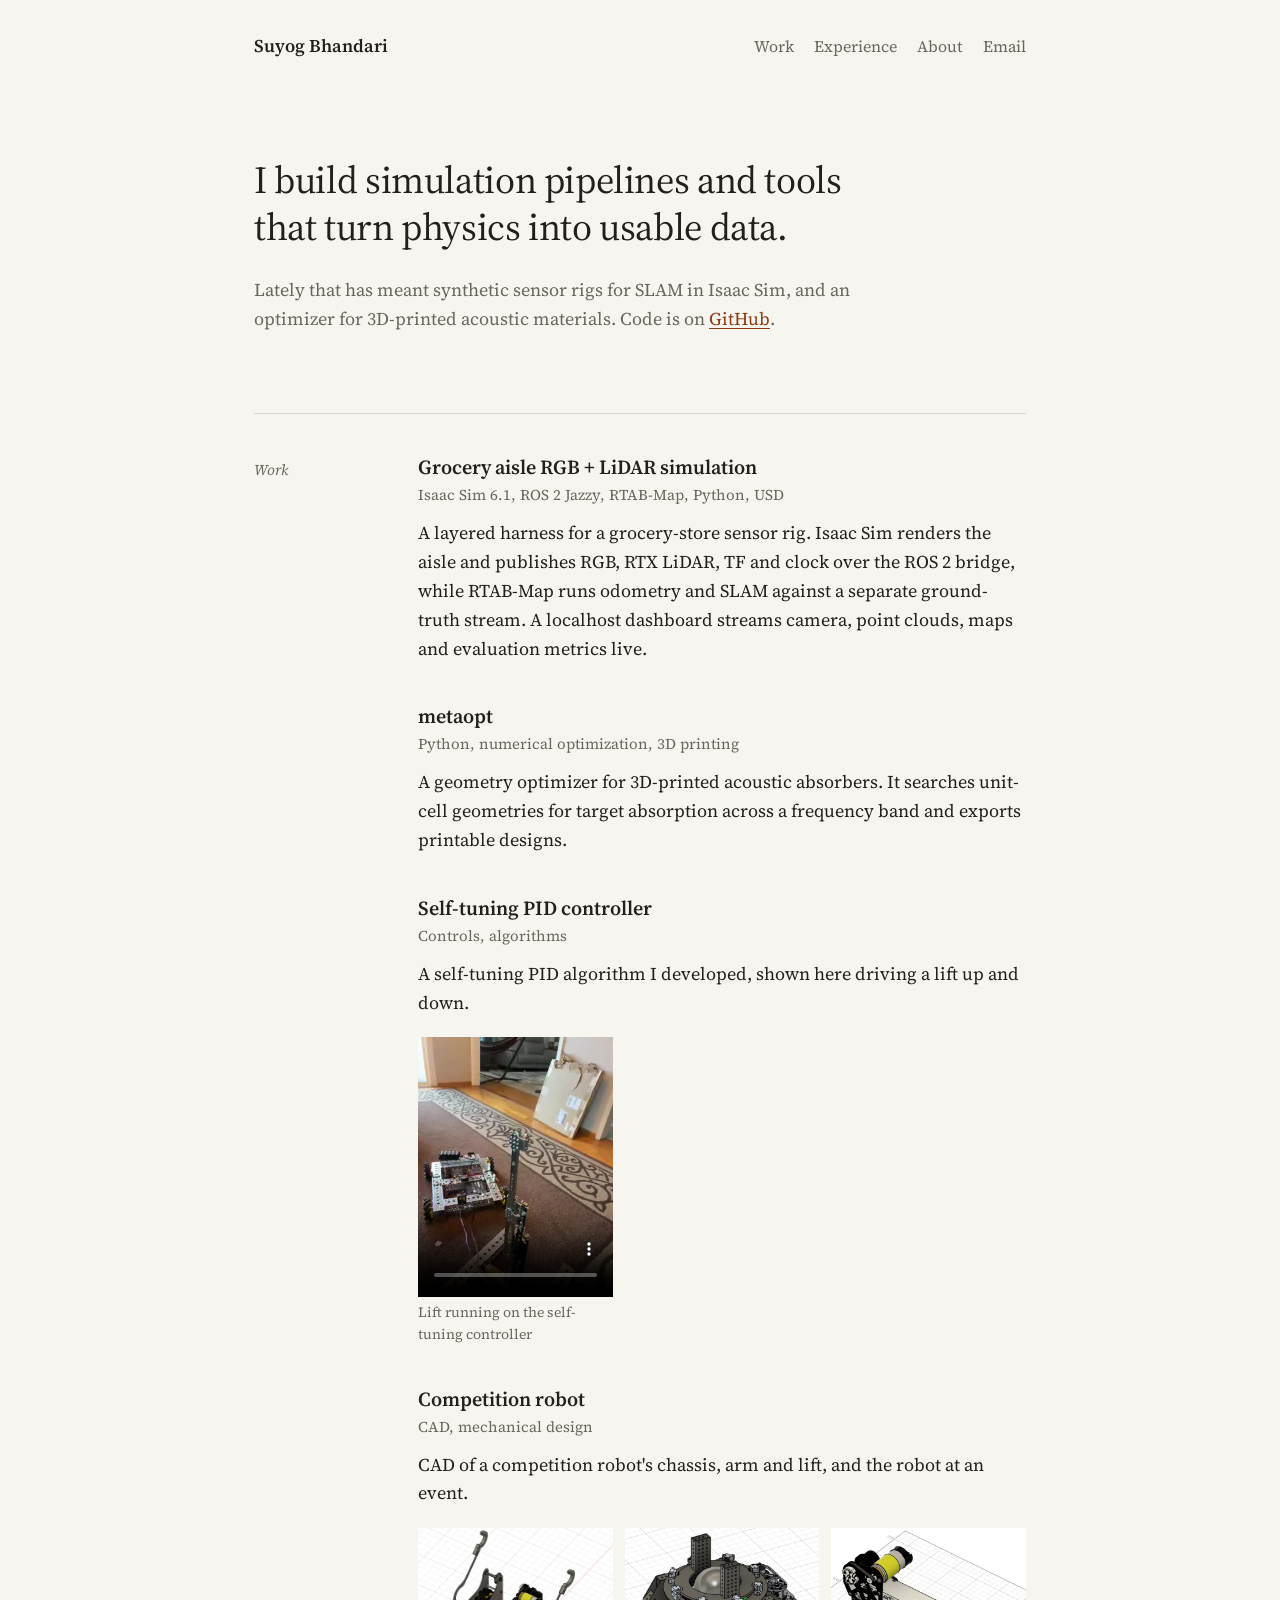
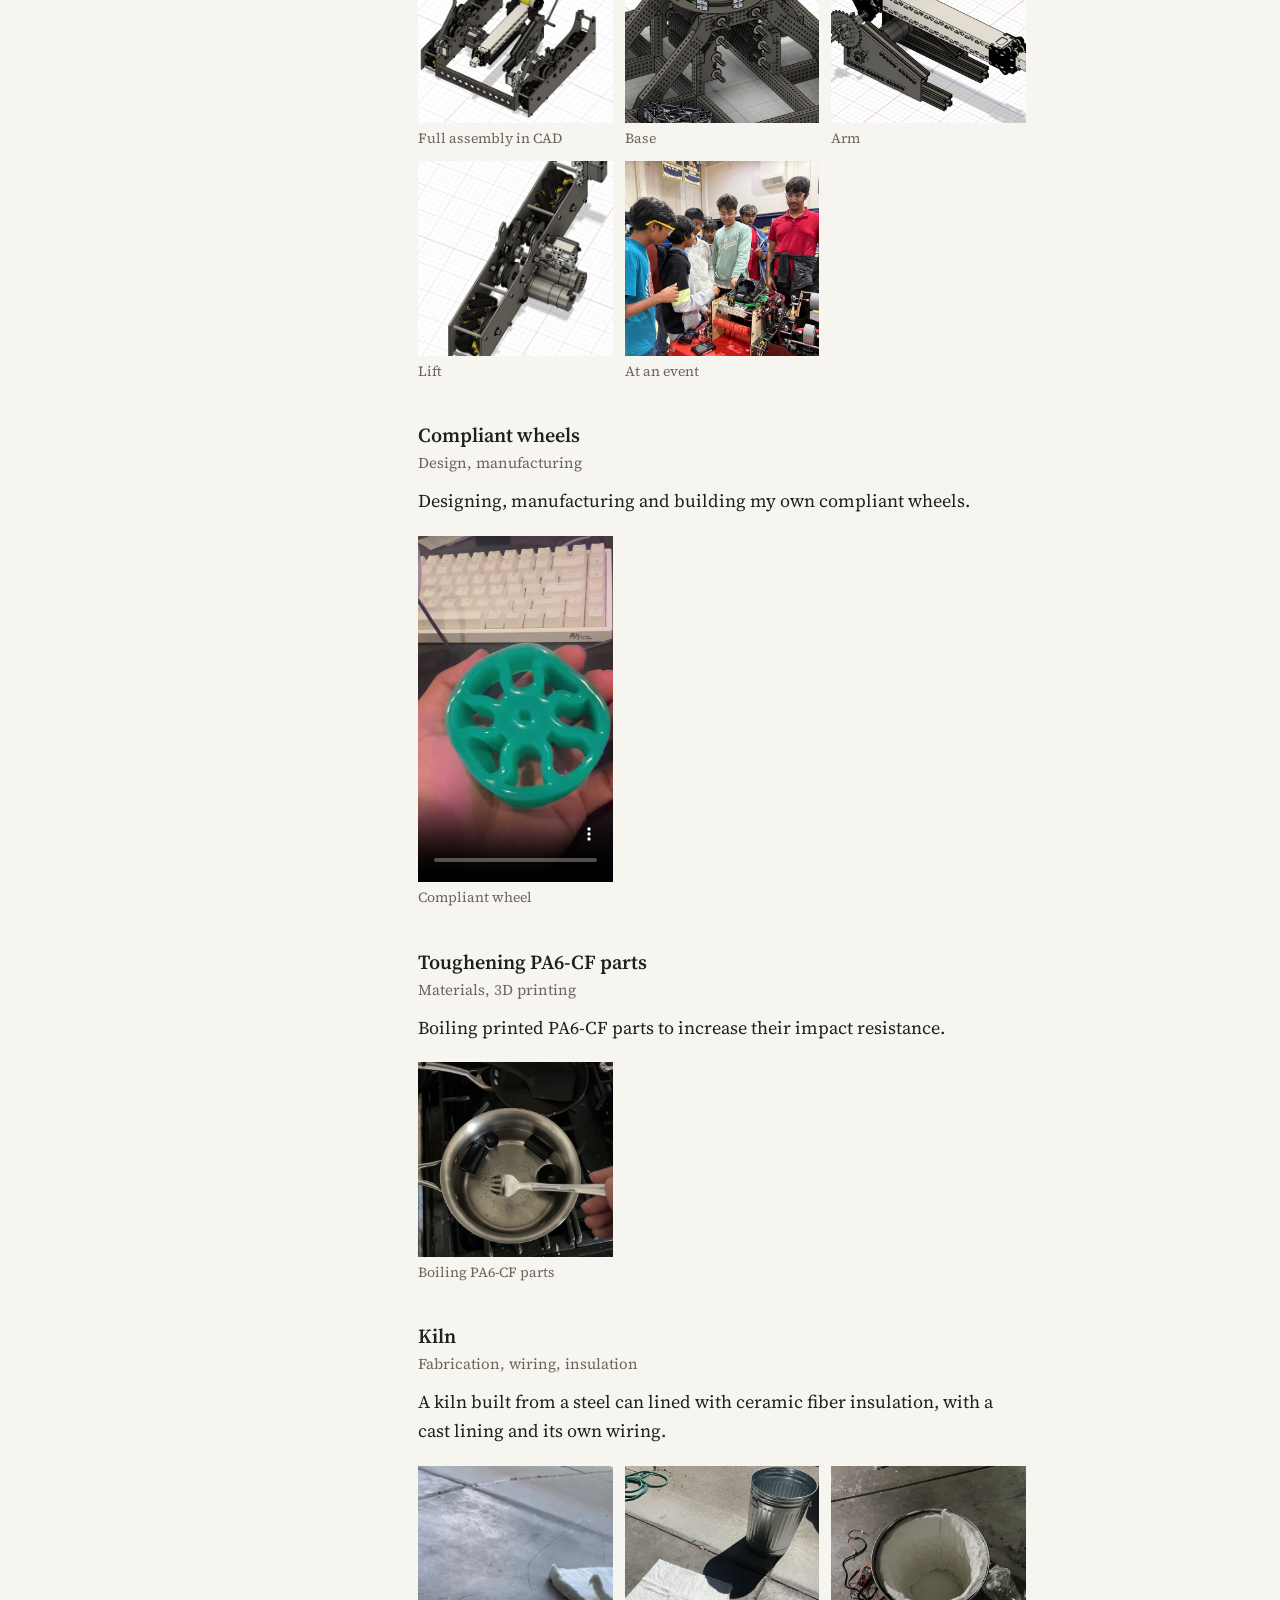
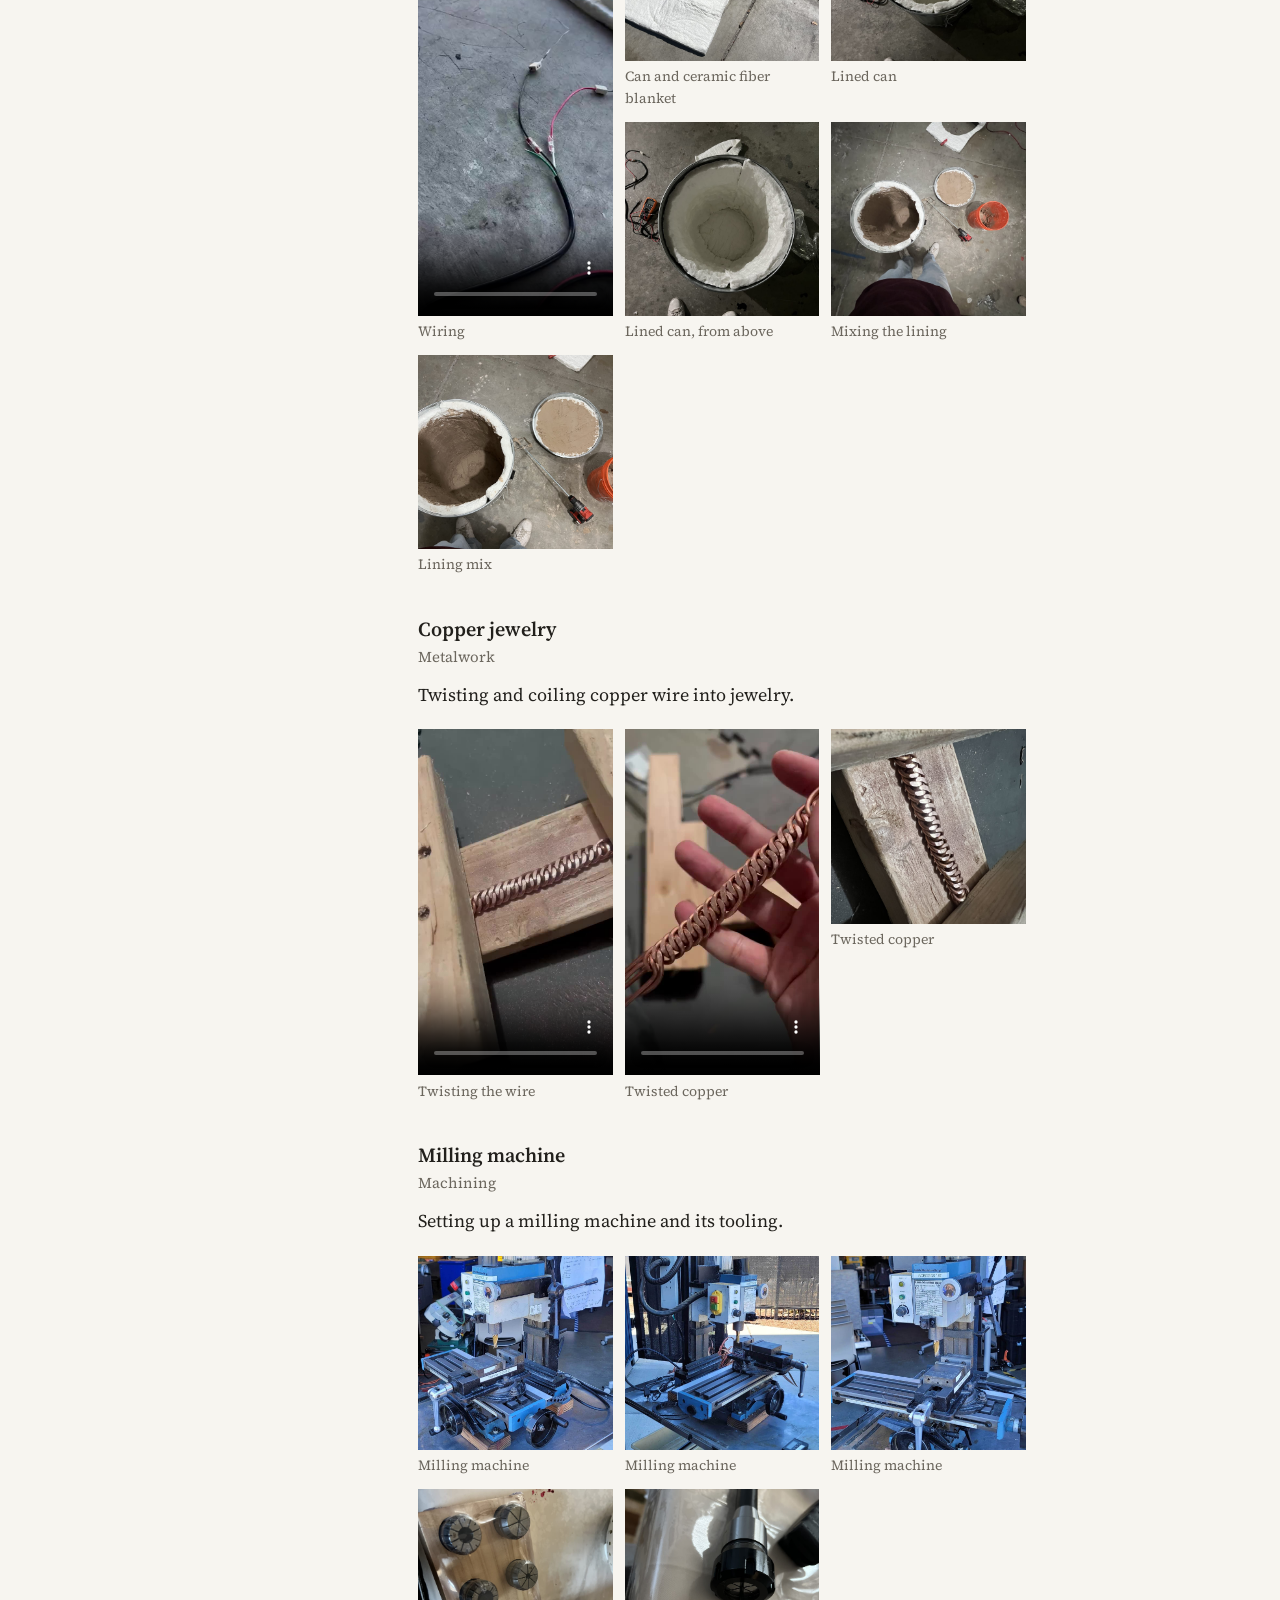
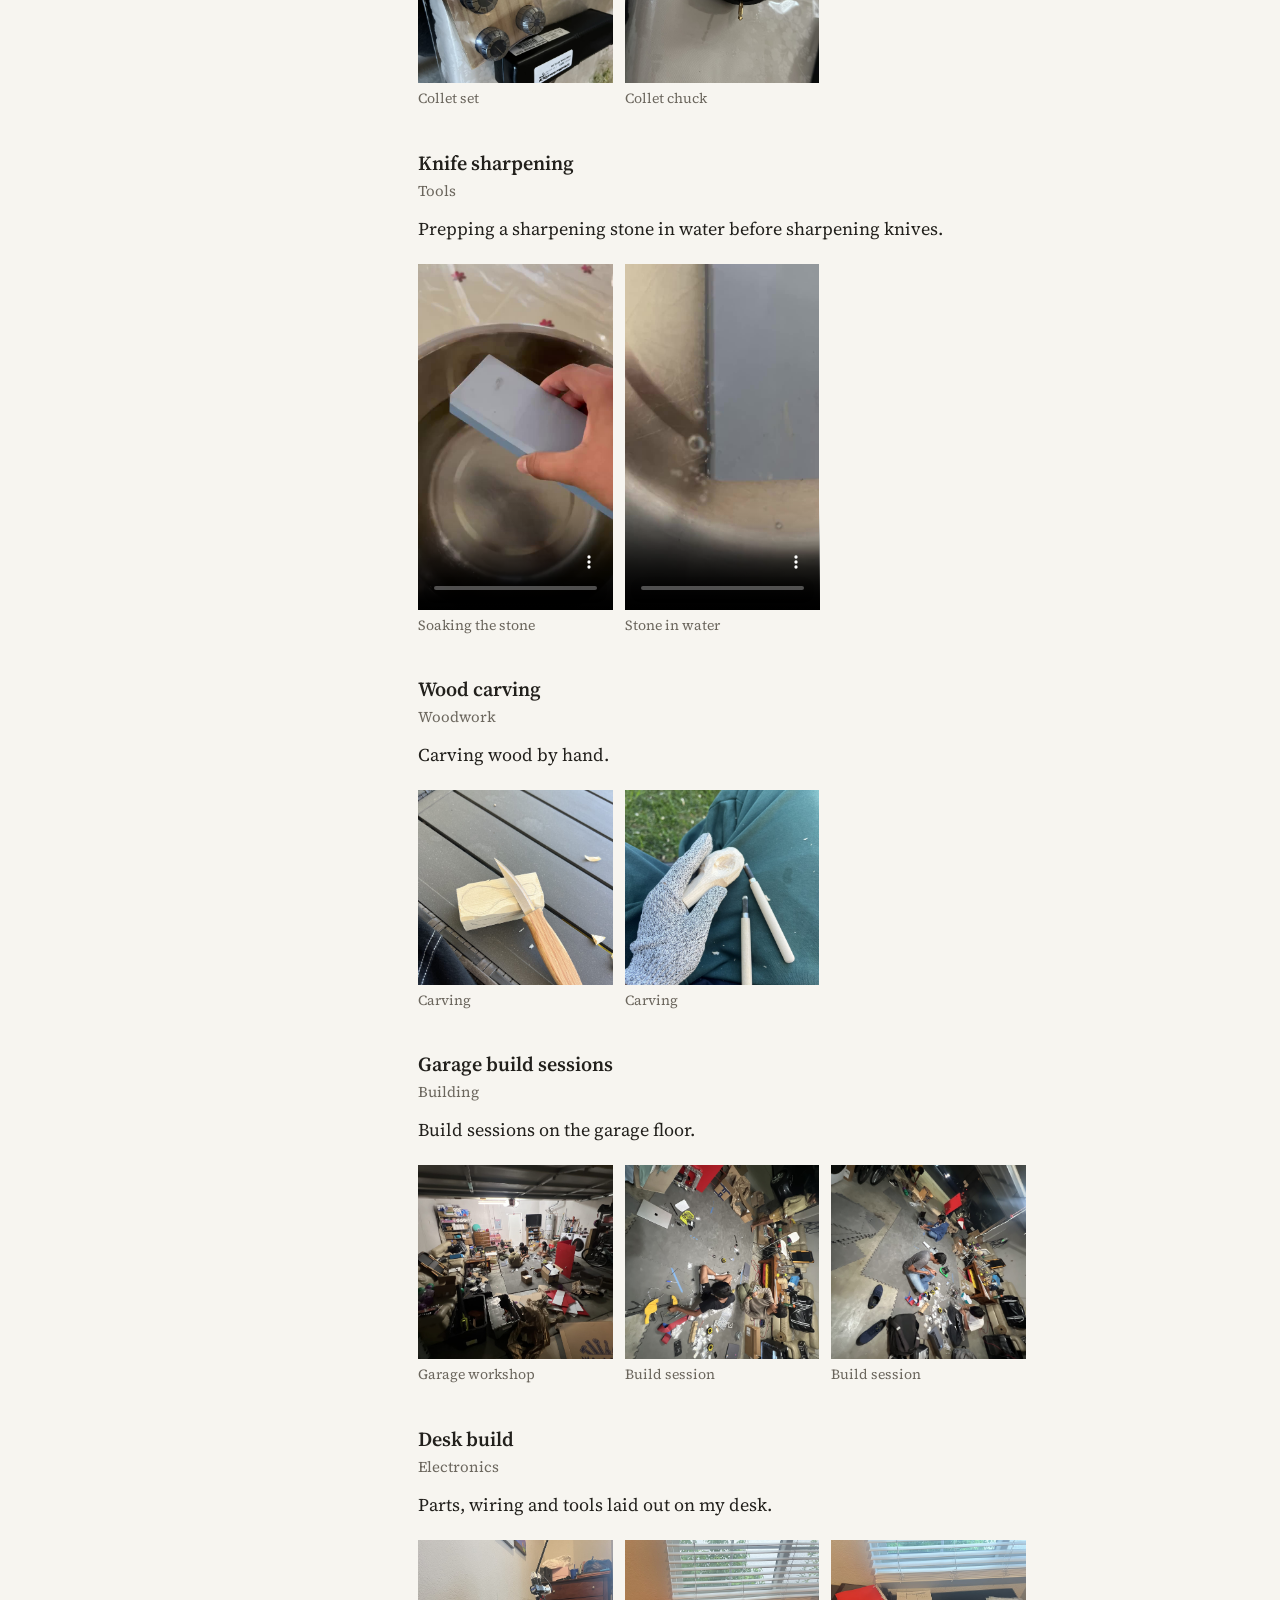
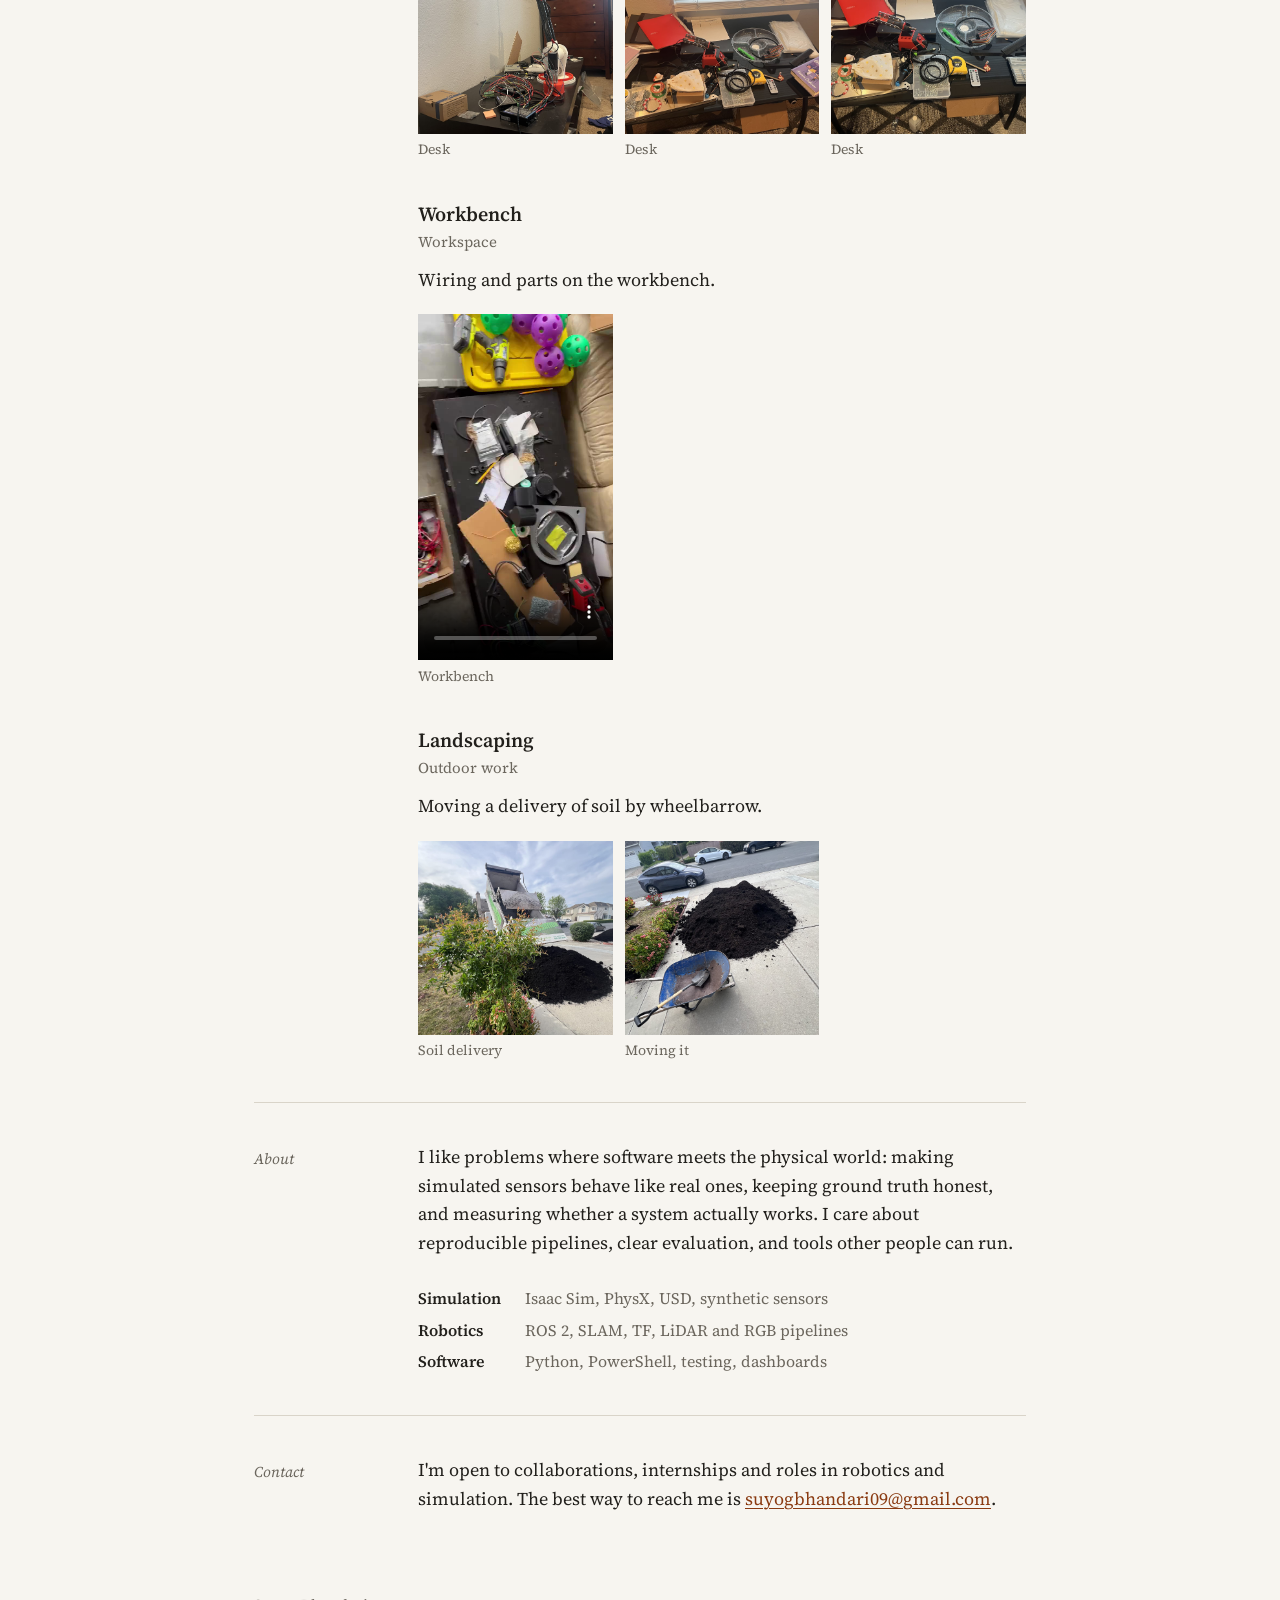
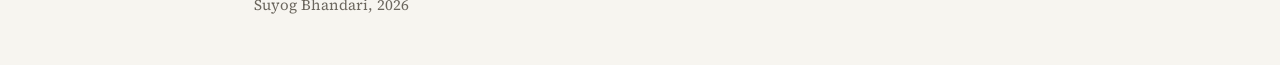
==== commit 9f1525a9: "Add /work page with professional experience Persona (importance and polling systems), Pren (incremen" ====
--- a/index.html
+++ b/index.html
@@ -15,6 +15,7 @@
     <a class="name" href="#top">Suyog Bhandari</a>
     <nav>
       <a href="#work">Work</a>
+      <a href="/work">Experience</a>
       <a href="#about">About</a>
       <a href="mailto:suyogbhandari09@gmail.com">Email</a>
     </nav>
@@ -308,6 +309,6 @@
   </main>
 
   <footer>Suyog Bhandari, <span id="year"></span></footer>
-  <script>document.getElementById('year').textContent = new Date().getFullYear();</script>
+  <script src="/js/year.js"></script>
 </body>
 </html>
--- a/styles.css
+++ b/styles.css
@@ -81,6 +81,10 @@
 .entry h3 { font-size: 20px; font-weight: 600; line-height: 1.35; }
 .entry h3 a { color: inherit; }
 .entry .meta { font-size: 15px; color: var(--muted); margin: 2px 0 10px; }
+.entry h4 { font-size: 16px; font-weight: 600; margin: 24px 0 6px; }
+.entry p + p { margin-top: 12px; }
+.entry .steps { margin: 8px 0 0 1.4em; }
+.entry .steps li + li { margin-top: 4px; }
 
 .gallery {
   display: grid;
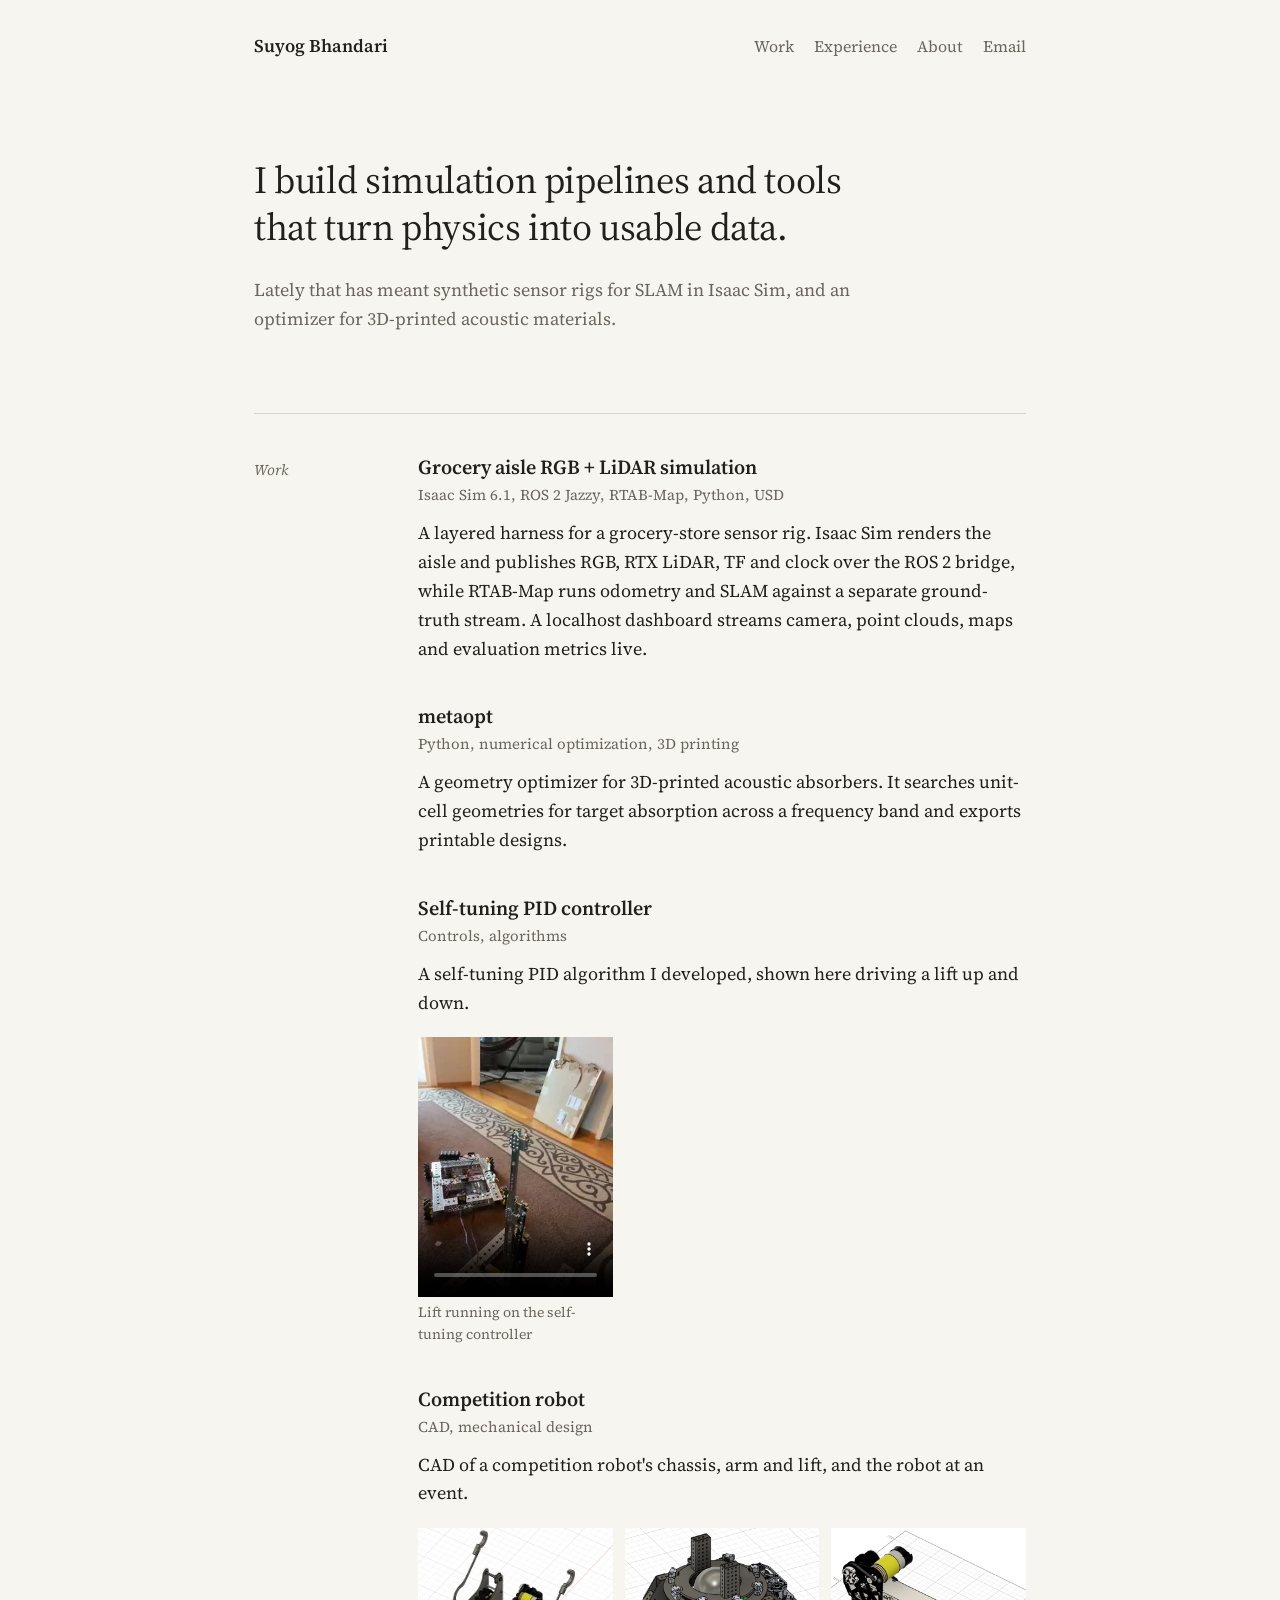
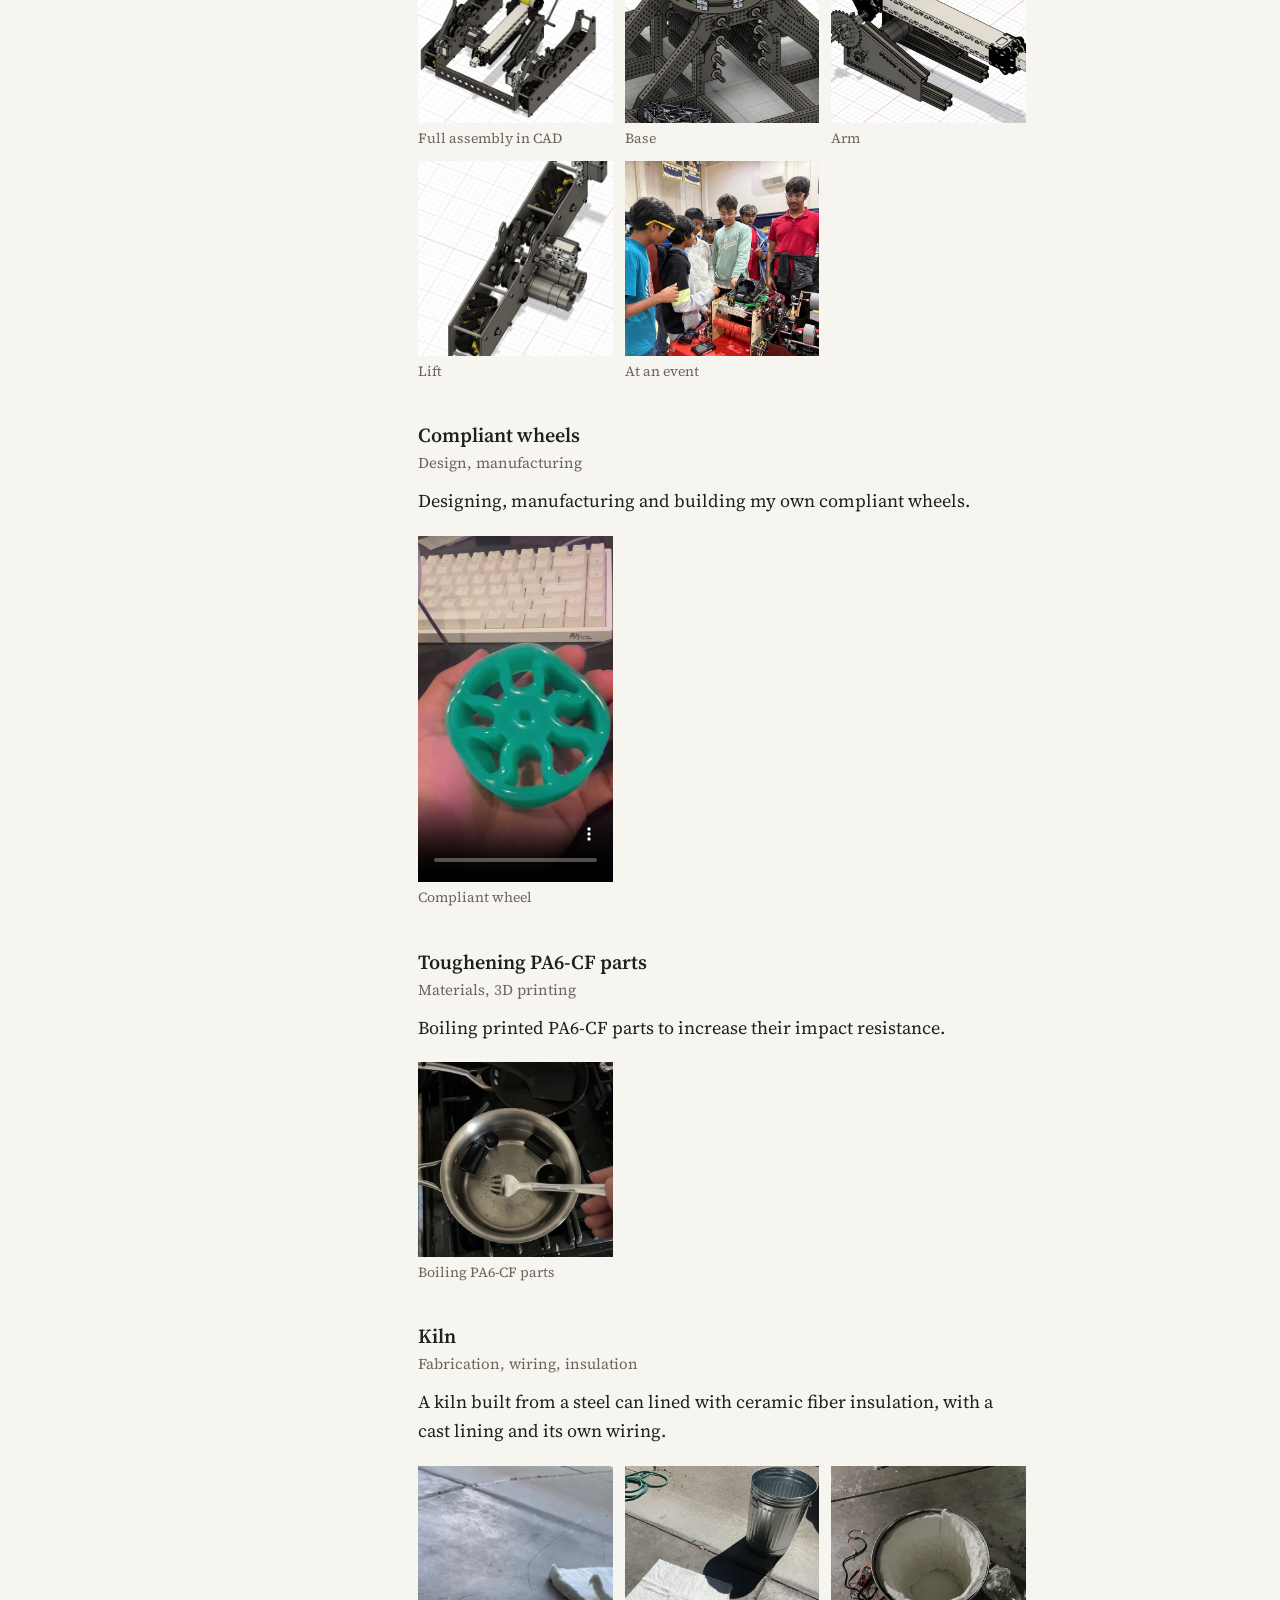
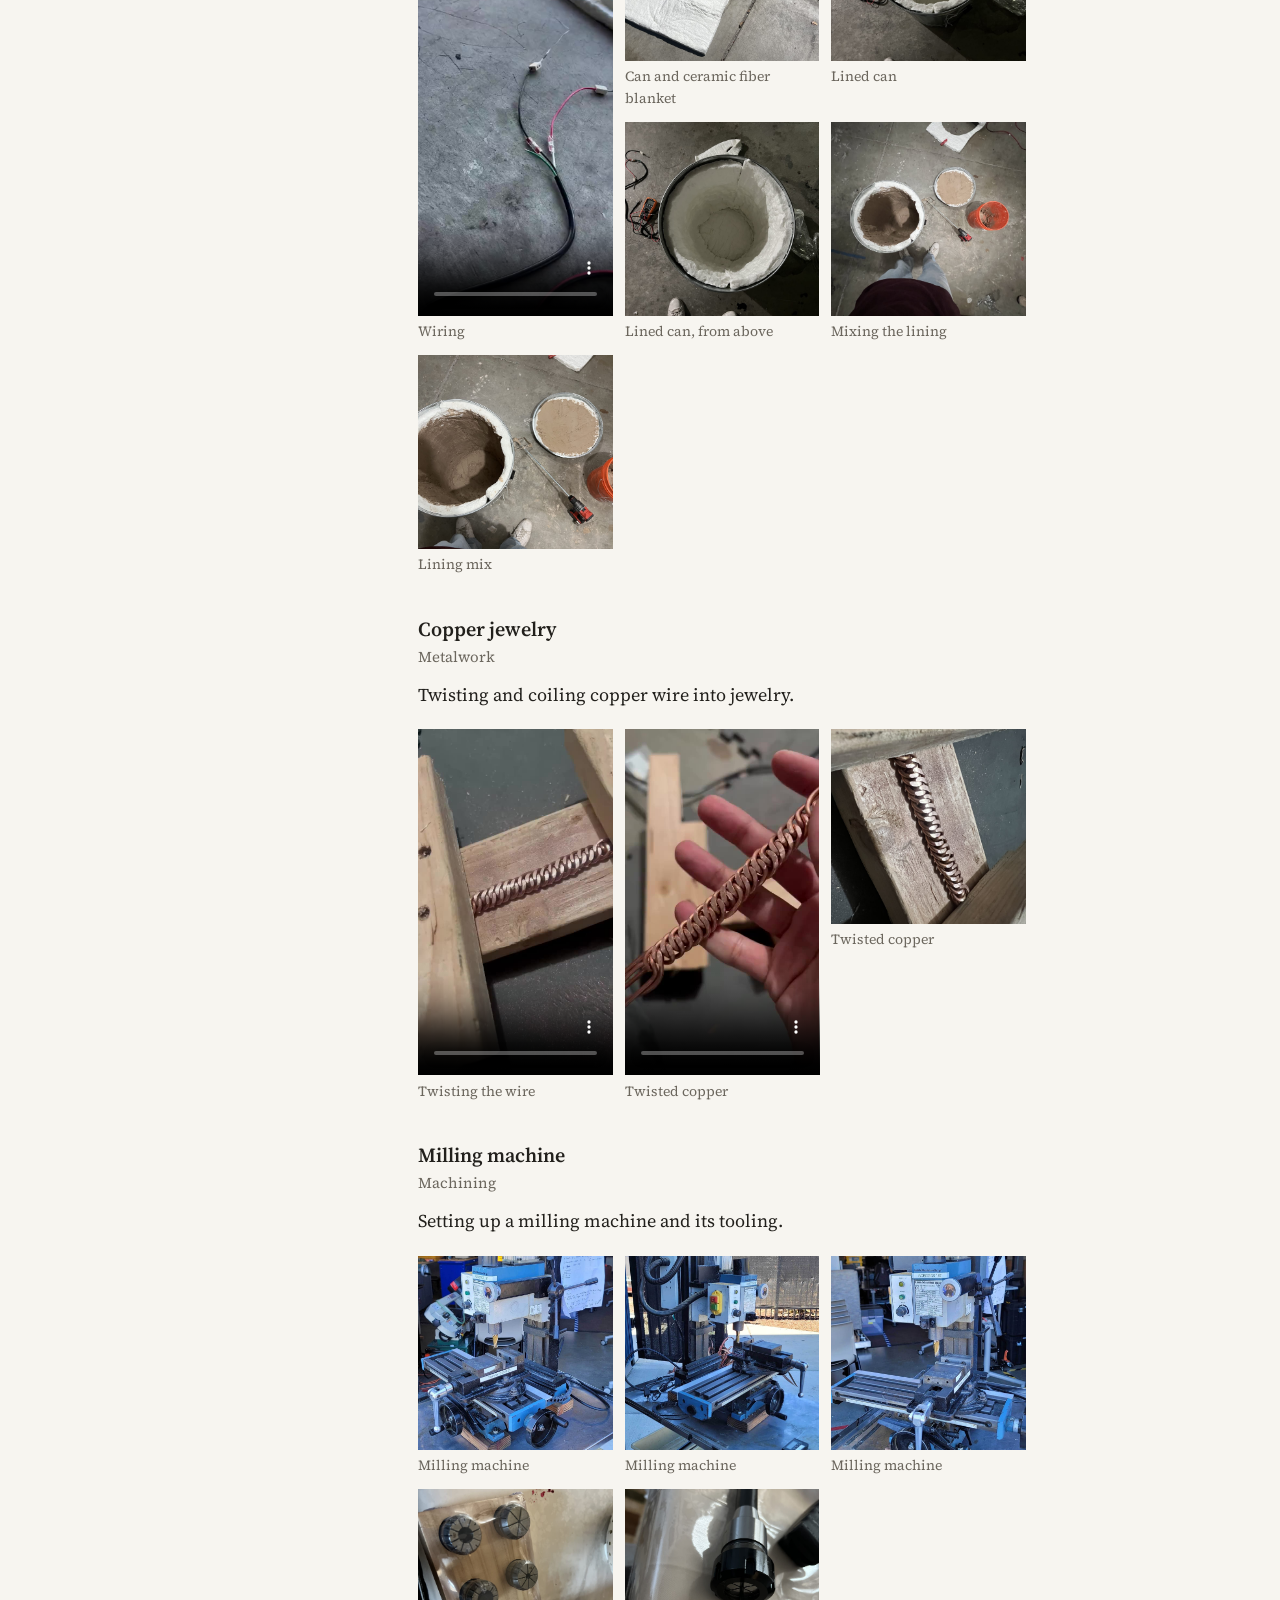
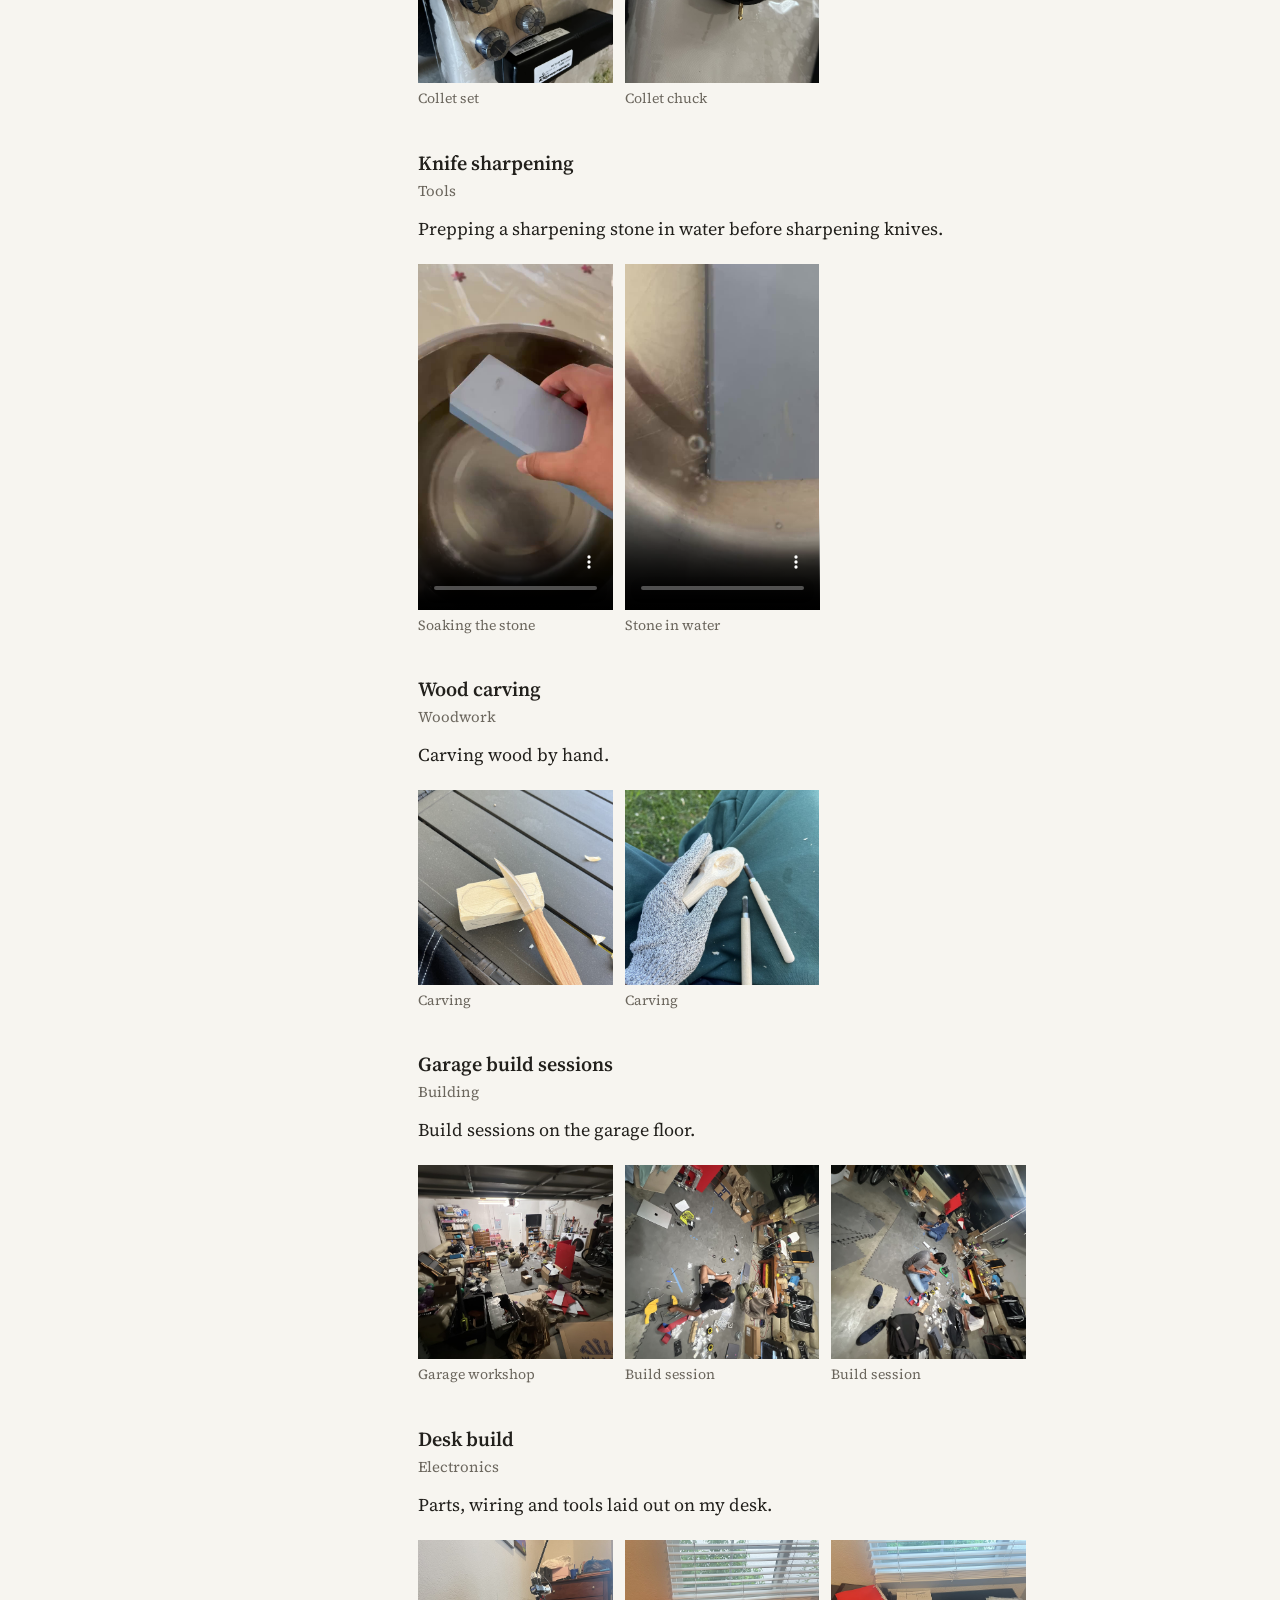
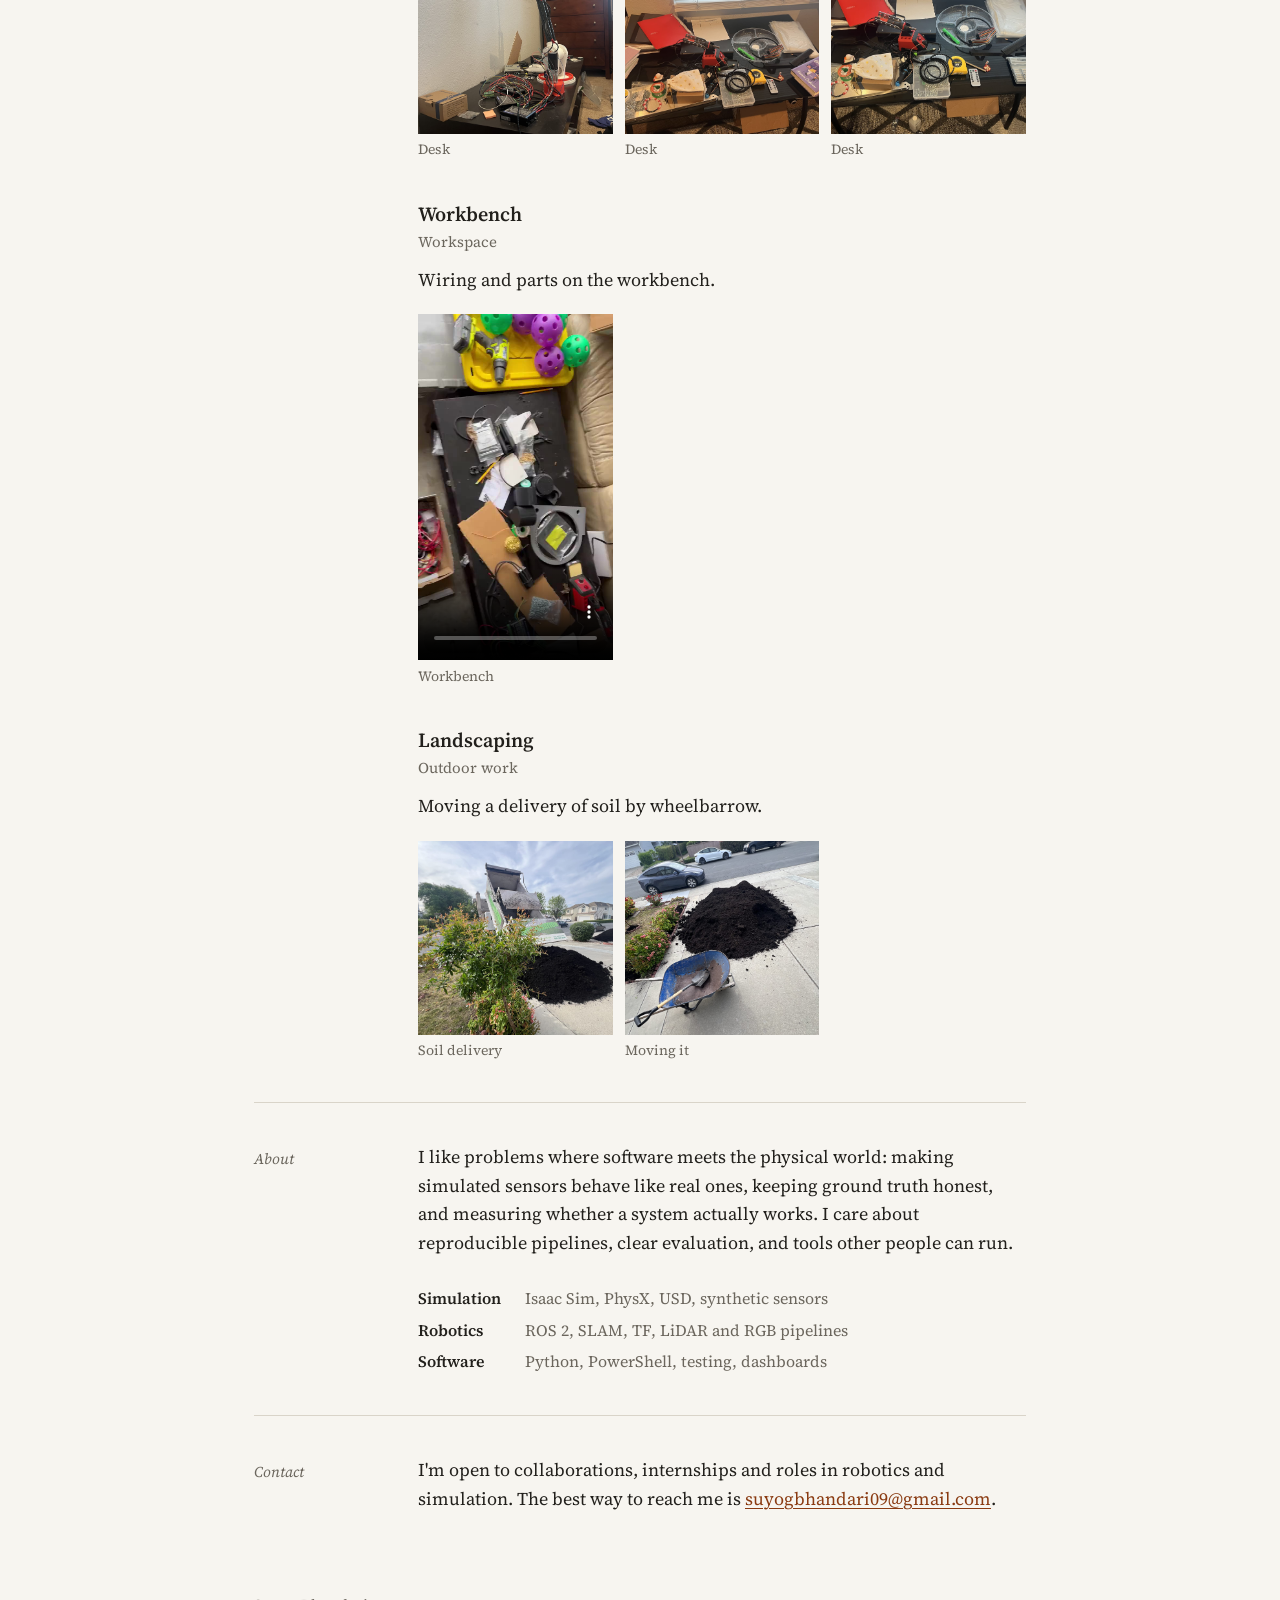
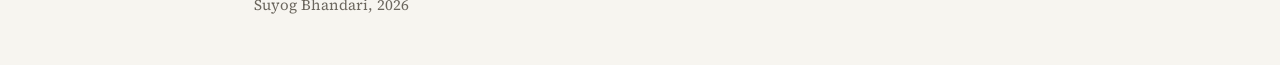
==== commit 7a11e523: "Remove the GitHub link from the homepage intro Co-Authored-By: Claude Opus 5.5 <noreply@anthropic.co" ====
--- a/index.html
+++ b/index.html
@@ -24,7 +24,7 @@
   <main id="top">
     <section class="intro">
       <h1>I build simulation pipelines and tools that turn physics into usable data.</h1>
-      <p>Lately that has meant synthetic sensor rigs for SLAM in Isaac Sim, and an optimizer for 3D-printed acoustic materials. Code is on <a href="https://github.com/Fallwindows" target="_blank" rel="noopener">GitHub</a>.</p>
+      <p>Lately that has meant synthetic sensor rigs for SLAM in Isaac Sim, and an optimizer for 3D-printed acoustic materials.</p>
     </section>
 
     <section id="work" class="block">
--- a/styles.css
+++ b/styles.css
@@ -128,3 +128,52 @@
   .gallery { grid-template-columns: 1fr 1fr; gap: 8px; }
   .skills dd + dt { margin-top: 10px; }
 }
+
+/* Professional experience page */
+.job { padding: 32px 0 36px; border-top: 1px solid var(--rule); }
+.job-role { font-size: clamp(24px, 3.4vw, 30px); font-weight: 700; font-style: normal; color: var(--text); line-height: 1.2; padding: 0; }
+.job-org { font-size: 18px; font-weight: 600; margin-top: 4px; }
+.job-summary { color: var(--muted); margin-top: 10px; max-width: 620px; }
+.job-detail { margin-top: 16px; }
+.job-detail > summary {
+  display: inline-flex; align-items: center; gap: 8px; cursor: pointer; list-style: none;
+  font-size: 16px; color: var(--link); text-decoration: underline; text-underline-offset: 3px; text-decoration-thickness: 1px;
+}
+.job-detail > summary::-webkit-details-marker { display: none; }
+.job-detail > summary::before { content: "+"; display: inline-block; width: 1em; text-decoration: none; font-weight: 600; }
+.job-detail[open] > summary::before { content: "−"; }
+.job-detail > .entry {
+  margin-top: 20px; padding: 4px 0 4px 20px; border-left: 2px solid var(--rule); max-width: 680px;
+}
+.job-detail > .entry h4:first-child { margin-top: 0; }
+
+/* Before/after pixel animations */
+.viz { margin: 24px 0 8px; }
+.viz-slider { display: flex; align-items: center; gap: 12px; font-size: 15px; color: var(--muted); margin-bottom: 10px; }
+.viz-slider input { flex: 1; min-width: 0; accent-color: var(--link); cursor: pointer; }
+.viz:not(.is-after) .viz-slider span:first-child,
+.viz.is-after .viz-slider span:last-child { color: var(--text); font-weight: 600; }
+.viz canvas { display: block; width: 100%; image-rendering: pixelated; }
+.viz figcaption { font-size: 14px; color: var(--muted); margin-top: 8px; }
+
+/* Brown-paper rule ledger, pixel style; a new rule gets written in after the fix */
+.ledger {
+  margin: 20px 4px 8px; padding: 14px 18px 16px;
+  font-family: "Press Start 2P", monospace; font-size: 9px; line-height: 2.1; color: #2b1a0e;
+  background: #b98a55;
+  box-shadow: 0 -4px 0 #b98a55, 0 4px 0 #b98a55, -4px 0 0 #b98a55, 4px 0 0 #b98a55, 0 0 0 4px #6e4426, 8px 8px 0 4px rgba(0, 0, 0, 0.3);
+}
+.ledger-title { text-decoration: underline; text-underline-offset: 4px; }
+.ledger-rule { padding-left: 1.6em; text-indent: -1.6em; margin-left: 0.4em; }
+.ledger-rule + .ledger-title { margin-top: 10px; }
+.ledger-new { clip-path: inset(0 100% 0 0); opacity: 0; transition: clip-path 1.4s steps(24) 0.5s, opacity 0.2s ease 0.5s; }
+.viz.is-after .ledger-new { clip-path: inset(0 0 0 0); opacity: 1; }
+.ledger-old { position: relative; }
+.ledger-old::after {
+  content: ""; position: absolute; left: -2px; right: -2px; top: 45%; height: 3px; background: #8a1f0f;
+  transform: scaleX(0); transform-origin: left; transition: transform 0.6s steps(8);
+}
+.viz.is-after .ledger-old::after { transform: scaleX(1); }
+@media (prefers-reduced-motion: reduce) {
+  .ledger-new, .ledger-old::after { transition: none; }
+}
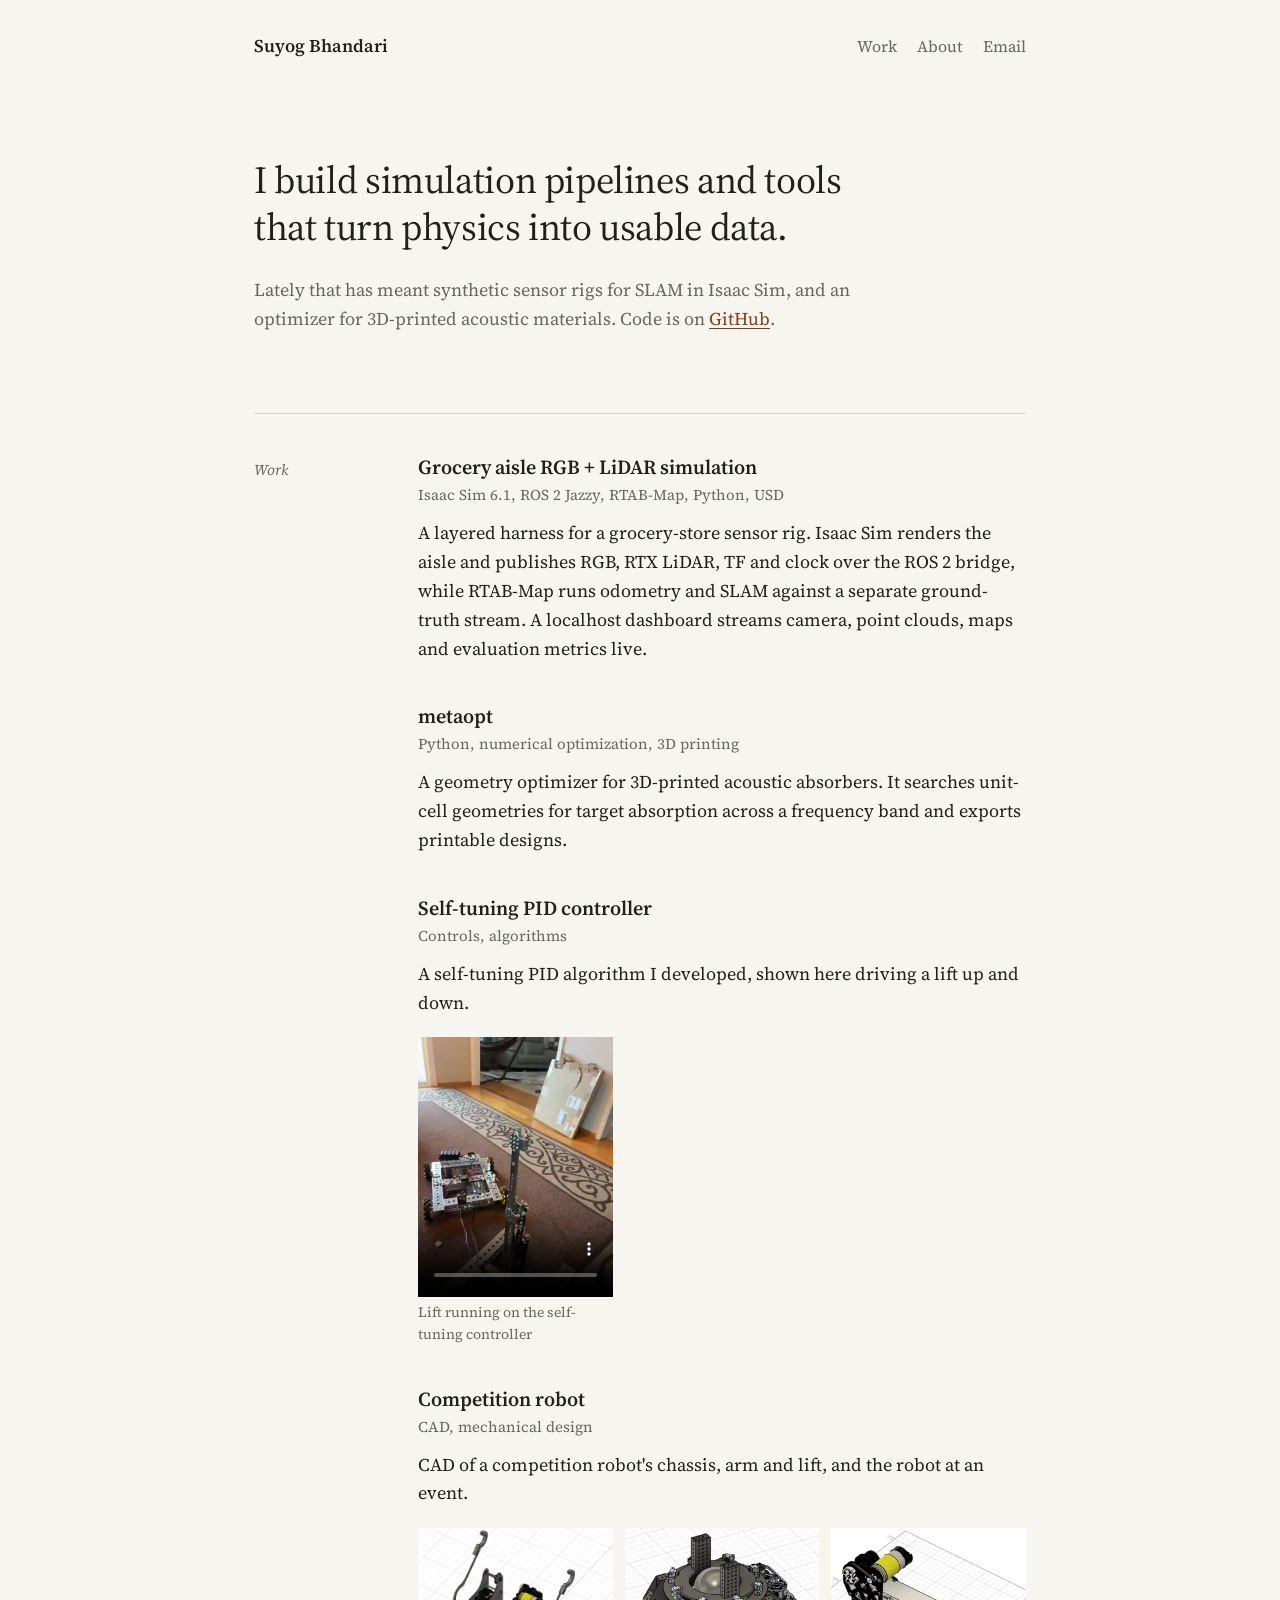
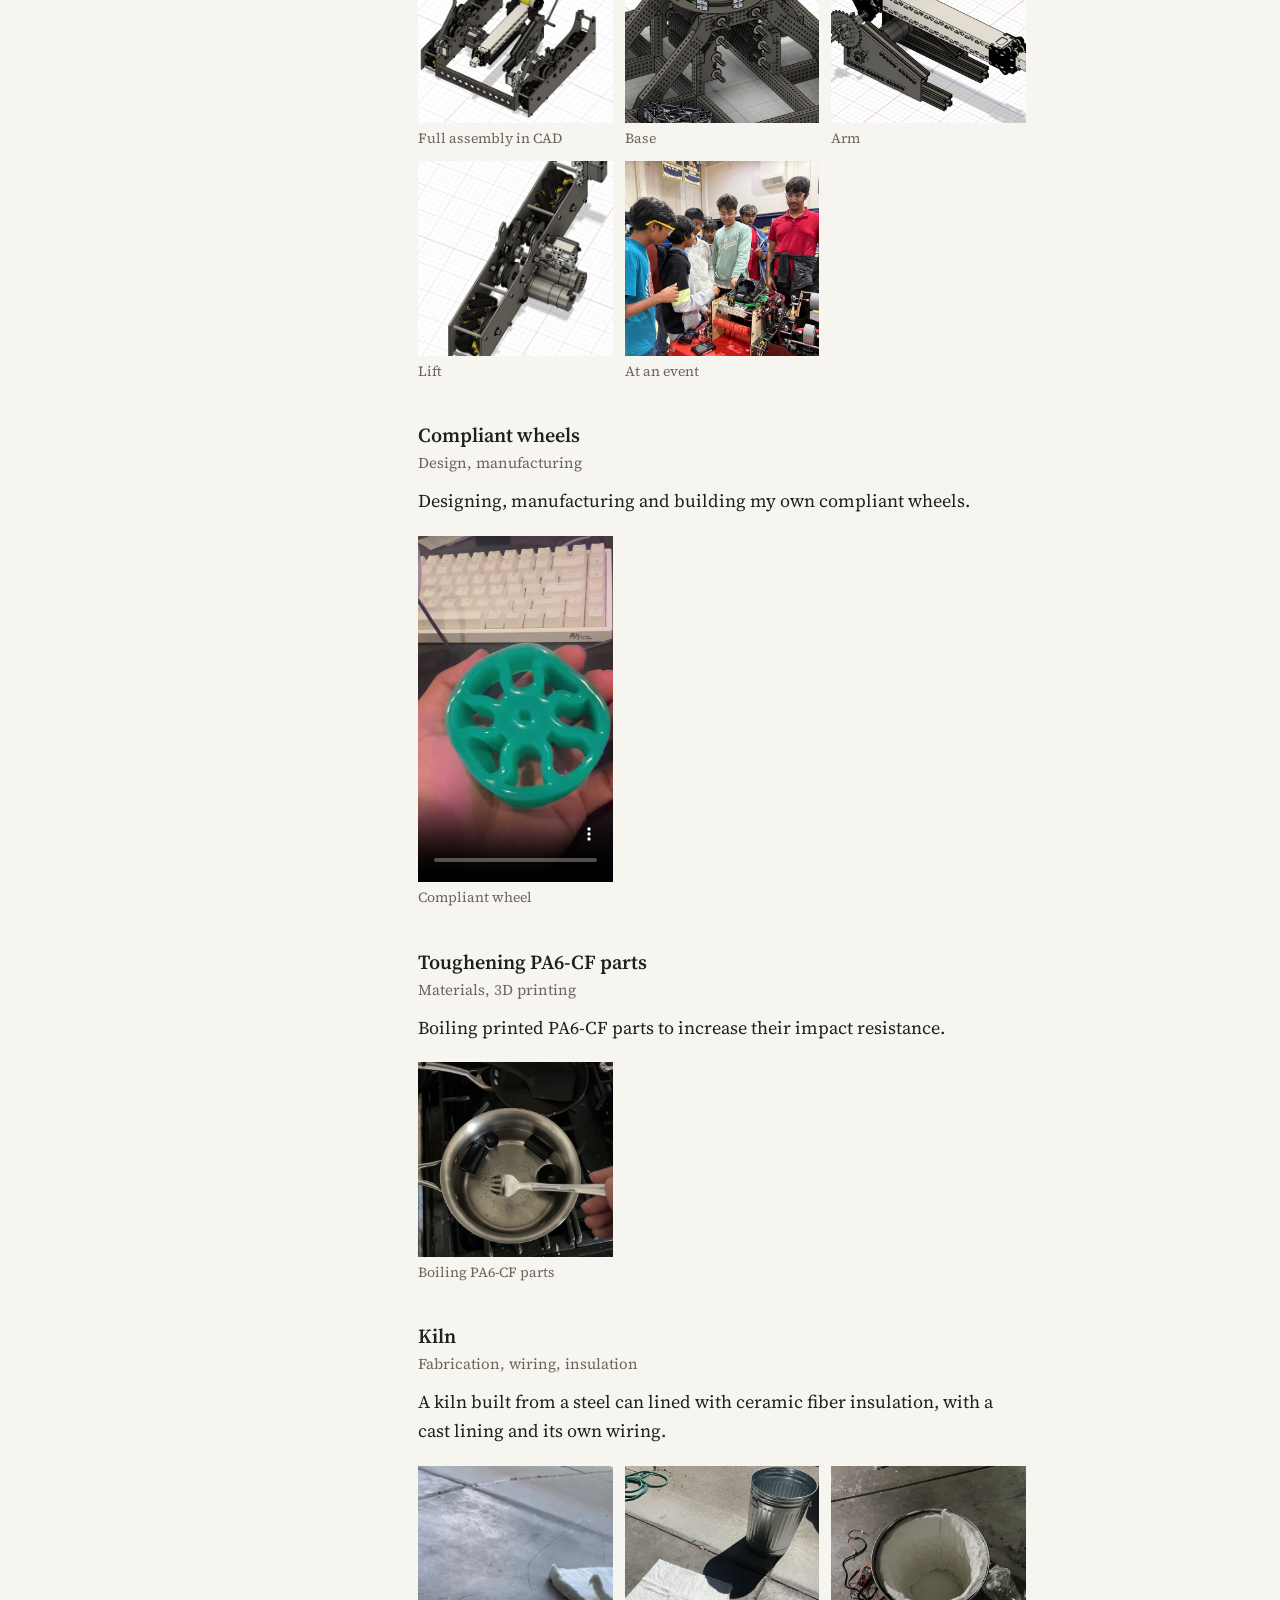
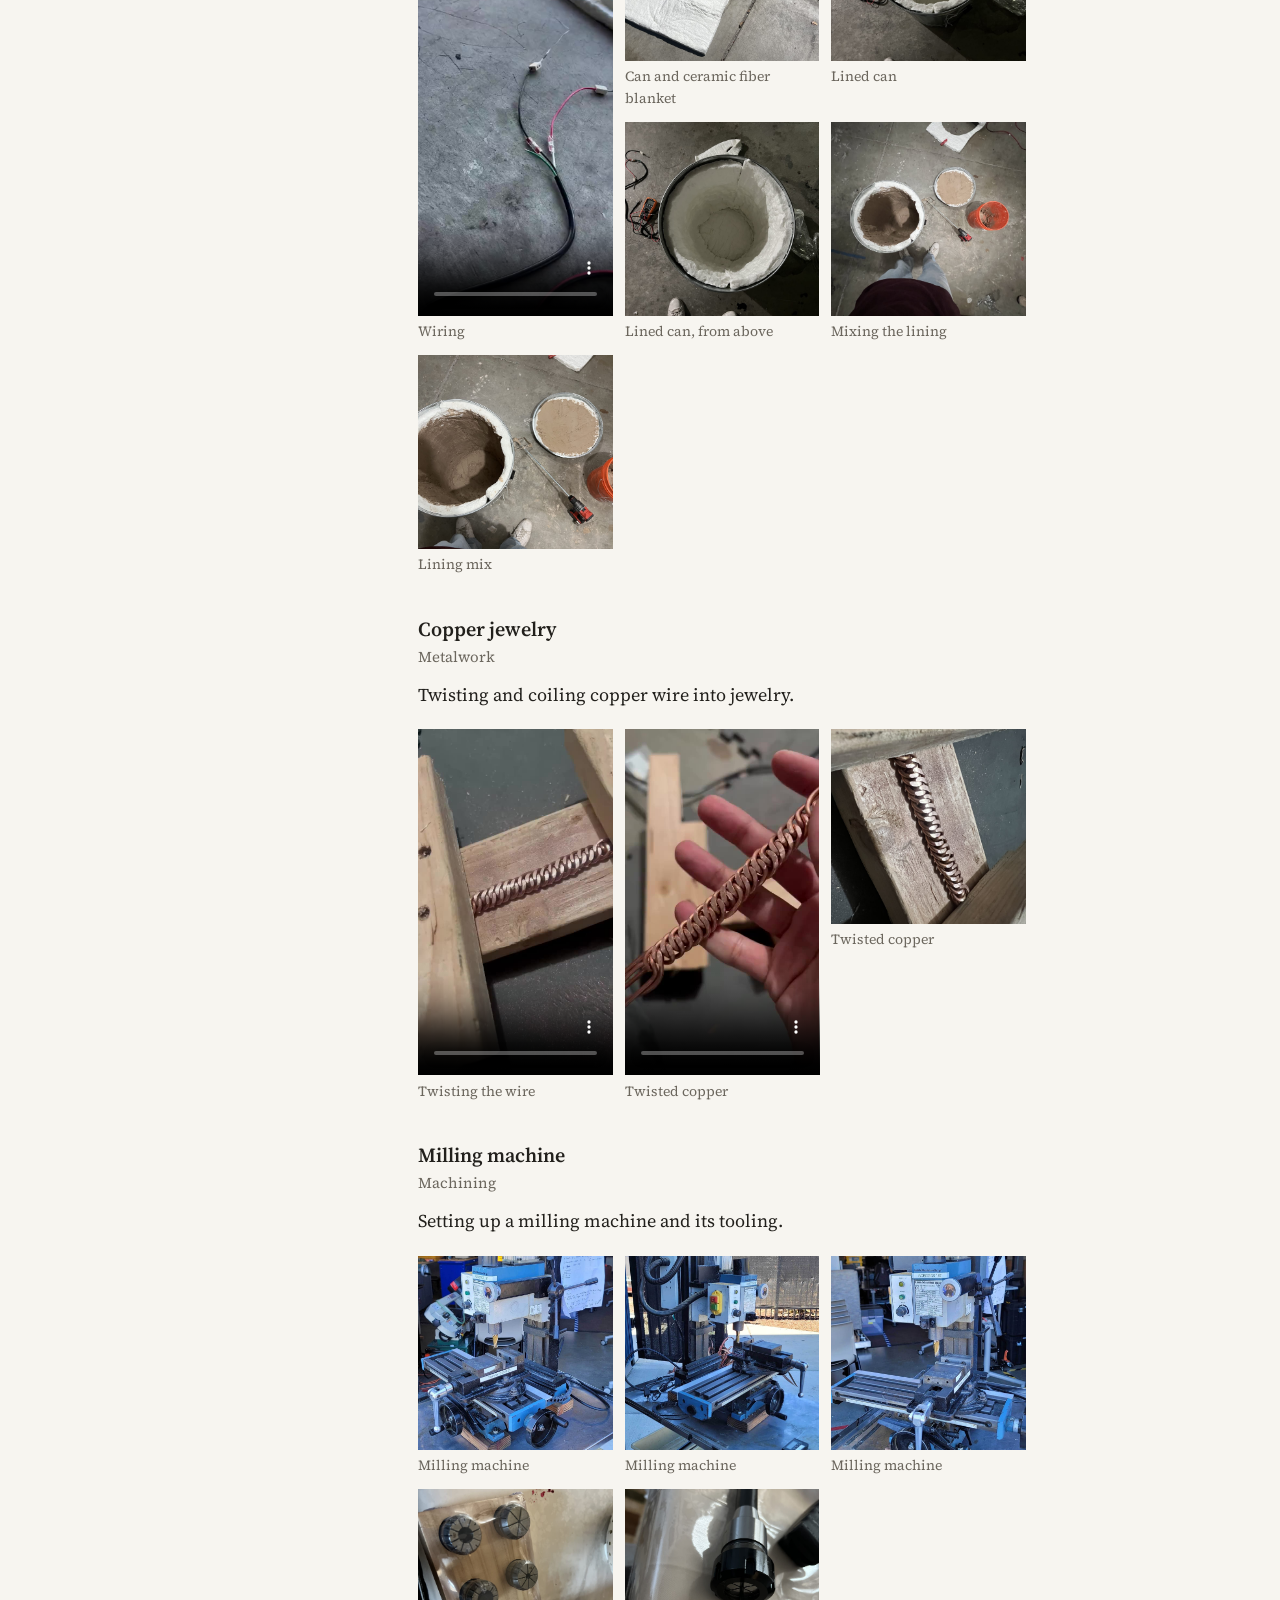
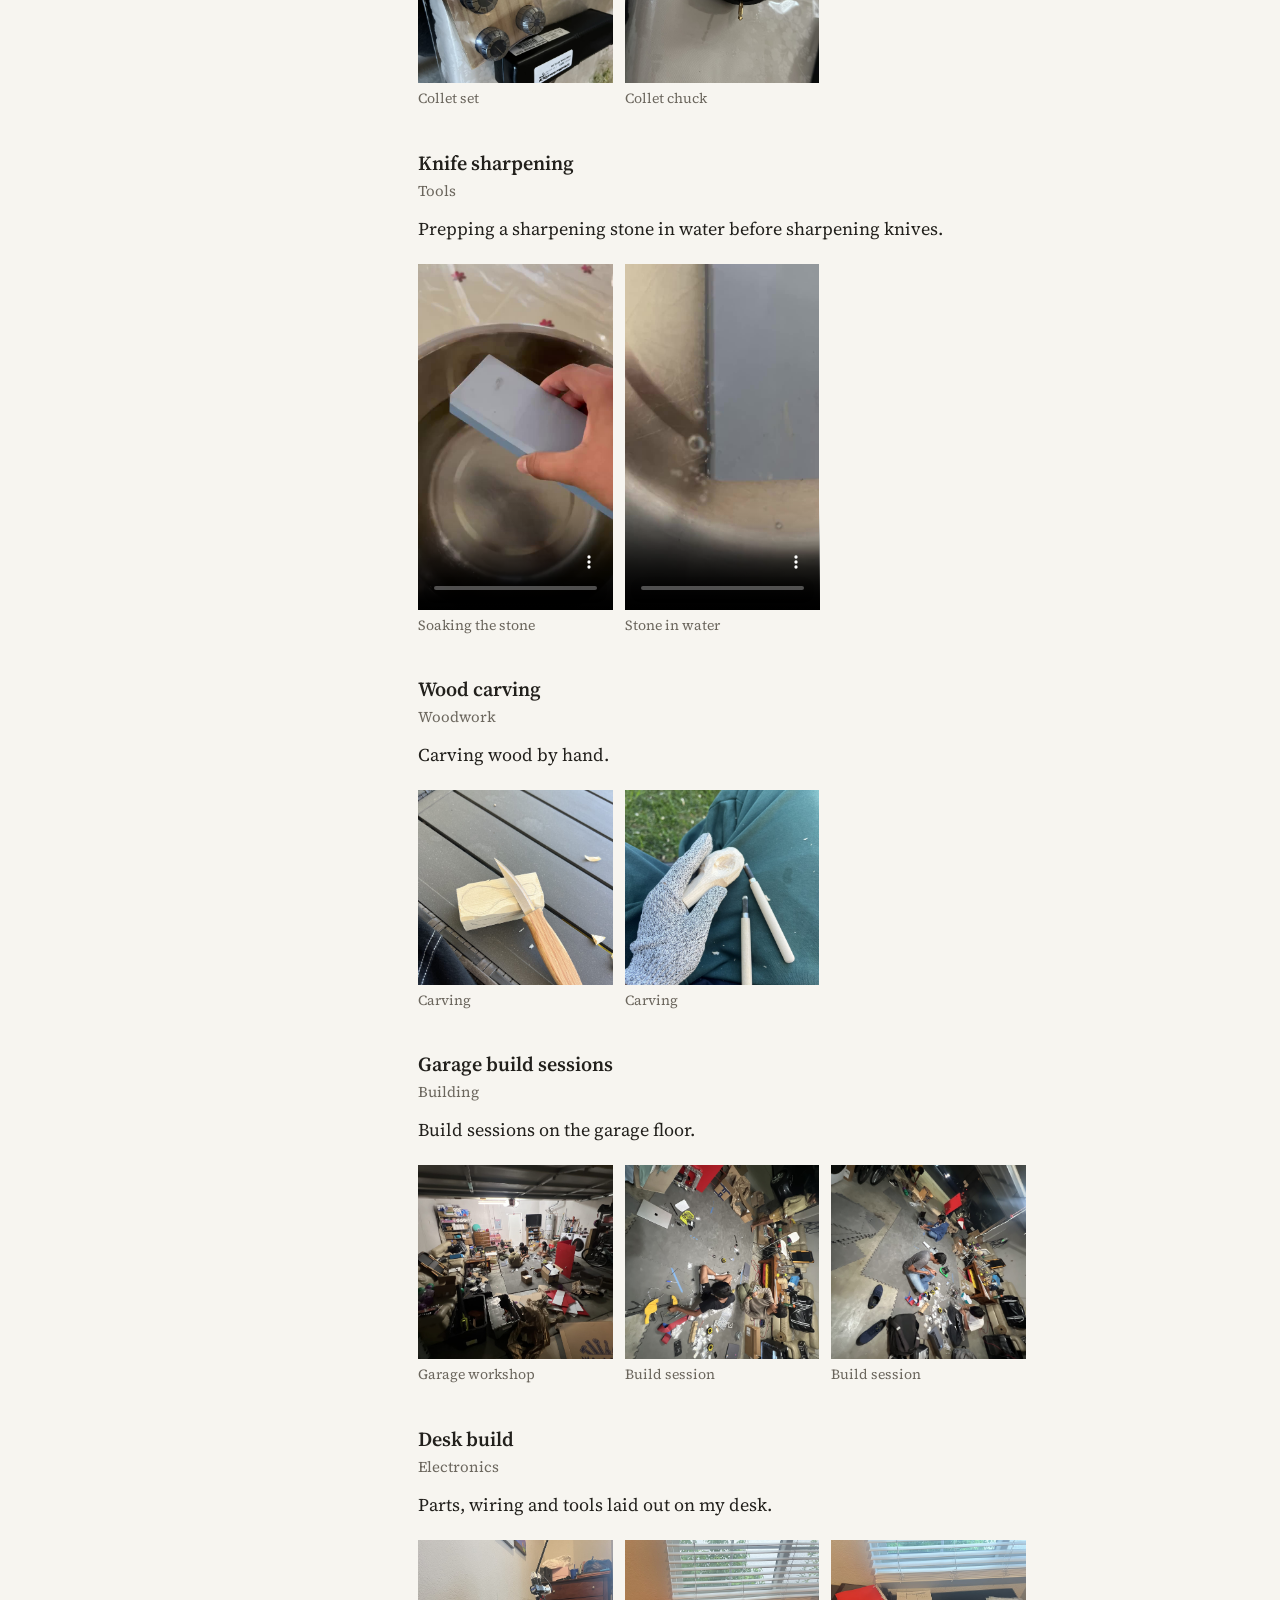
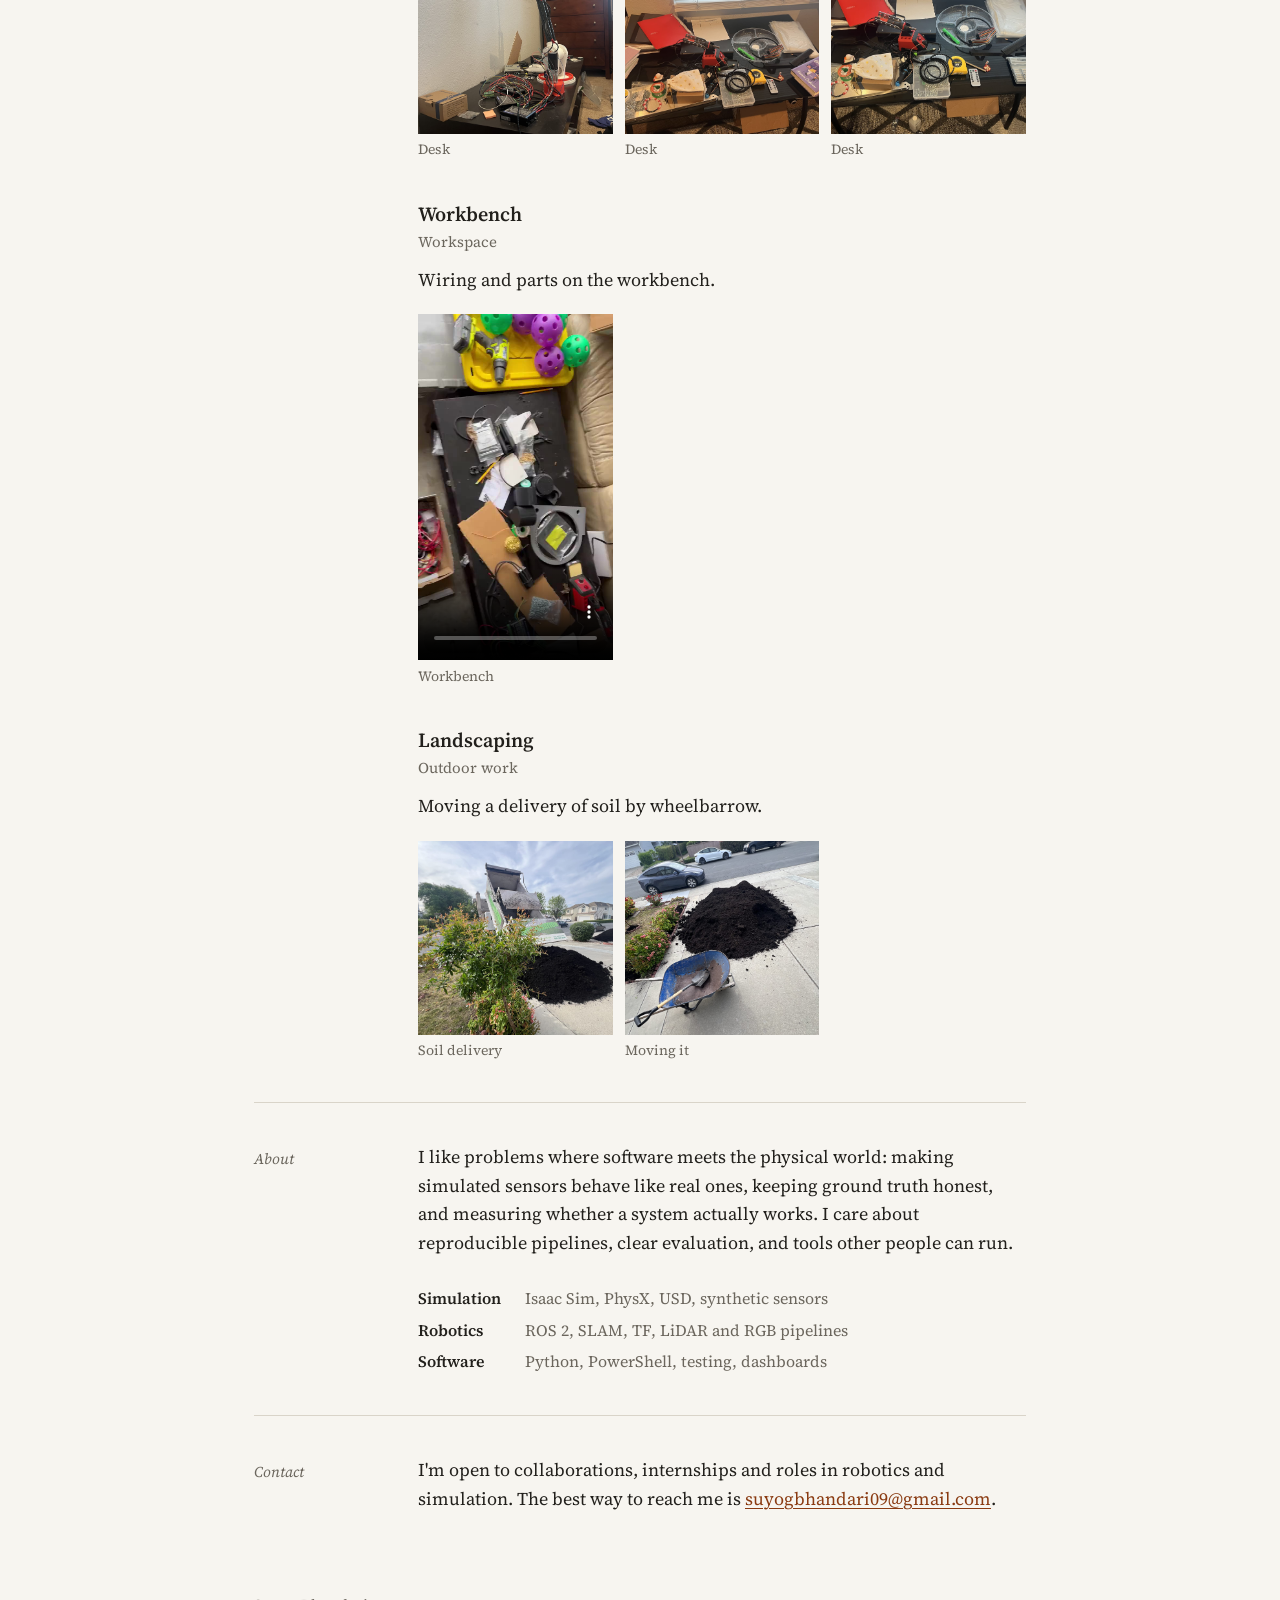
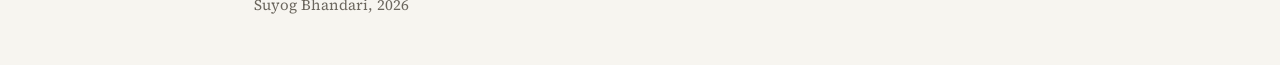
==== commit faccdbb2: "Add AP CSA review site, duel rejoin, and homepage puzzle - /compscireviewsecret: AP Computer Science" ====
--- a/index.html
+++ b/index.html
@@ -15,7 +15,6 @@
     <a class="name" href="#top">Suyog Bhandari</a>
     <nav>
       <a href="#work">Work</a>
-      <a href="/work">Experience</a>
       <a href="#about">About</a>
       <a href="mailto:suyogbhandari09@gmail.com">Email</a>
     </nav>
@@ -23,8 +22,9 @@
 
   <main id="top">
     <section class="intro">
+      <!-- Even the robots are told where not to look. -->
       <h1>I build simulation pipelines and tools that turn physics into usable data.</h1>
-      <p>Lately that has meant synthetic sensor rigs for SLAM in Isaac Sim, and an optimizer for 3D-printed acoustic materials.</p>
+      <p>Lately that has meant synthetic sensor rigs for SLAM in Isaac Sim, and an optimizer for 3D-printed acoustic materials. Code is on <a href="https://github.com/Fallwindows" target="_blank" rel="noopener">GitHub</a>.</p>
     </section>
 
     <section id="work" class="block">
@@ -310,5 +310,6 @@
 
   <footer>Suyog Bhandari, <span id="year"></span></footer>
   <script src="/js/year.js"></script>
+  <script src="/js/intro.js"></script>
 </body>
 </html>
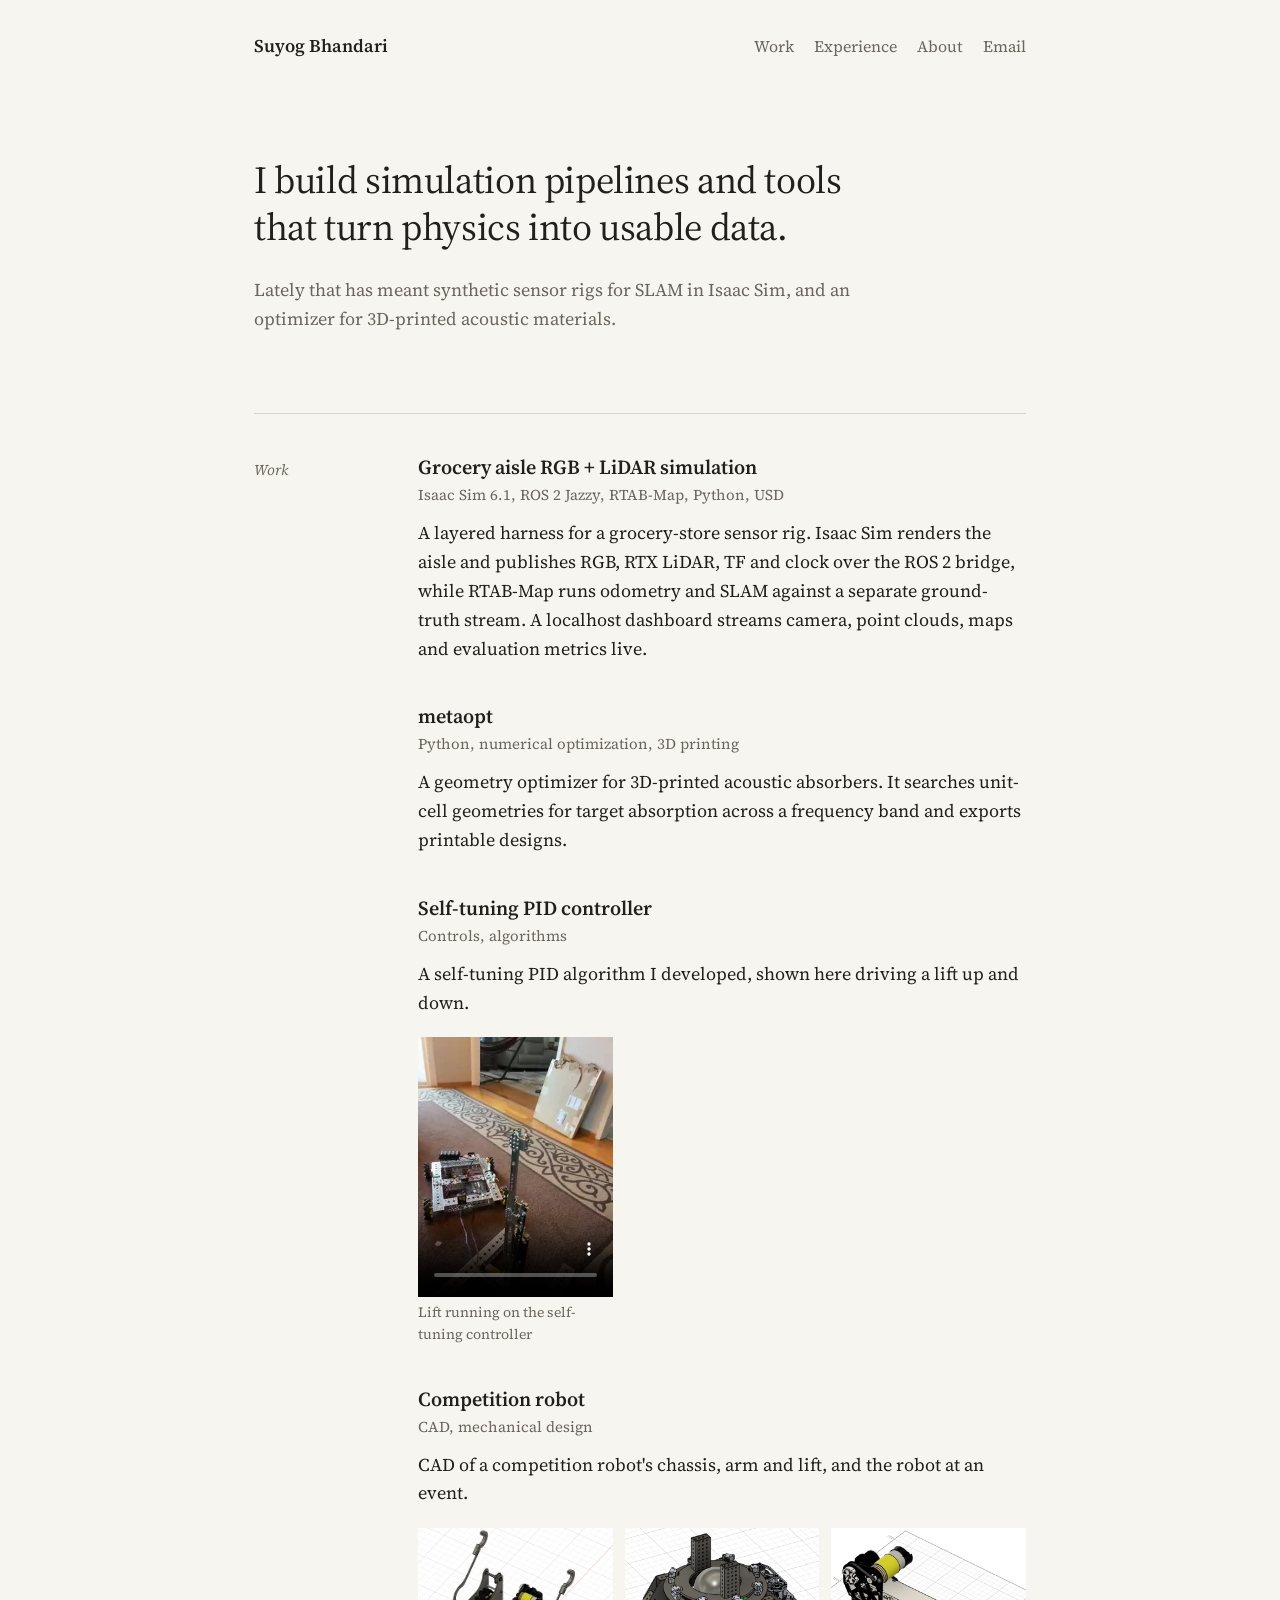
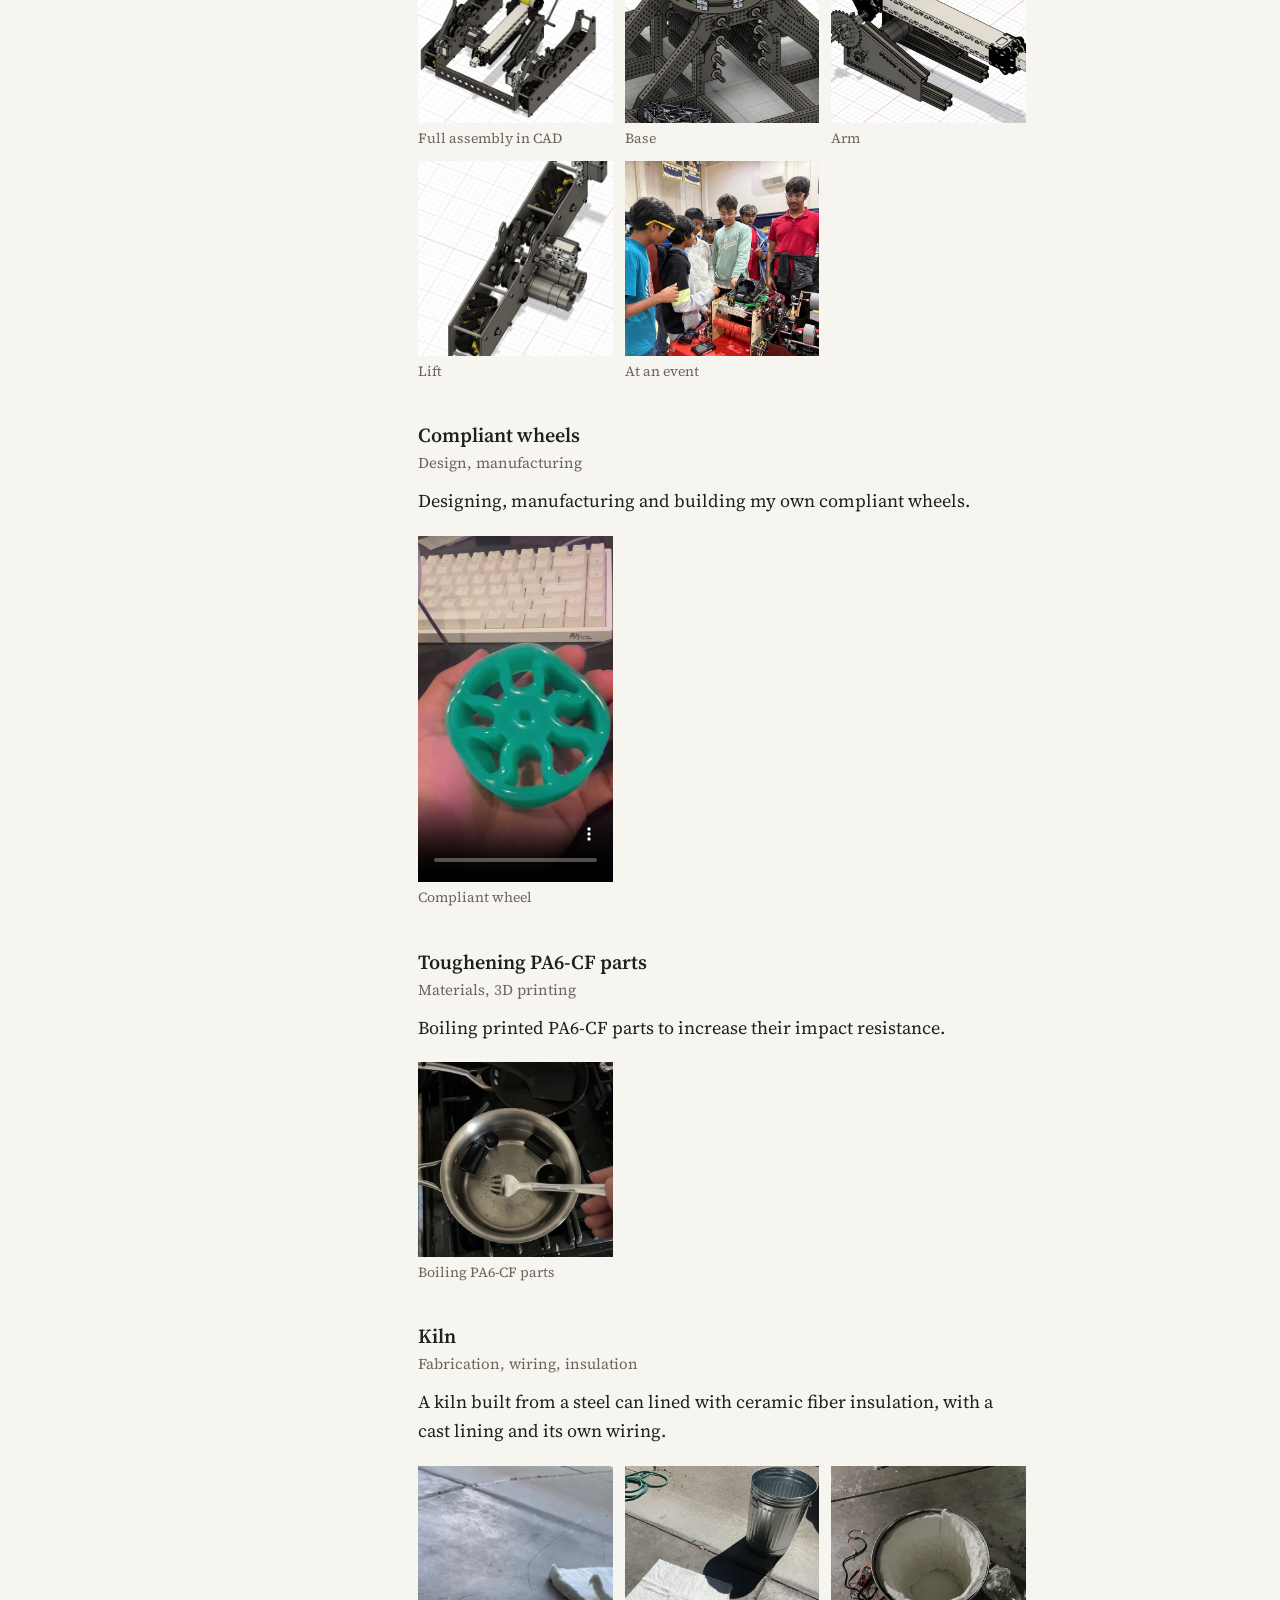
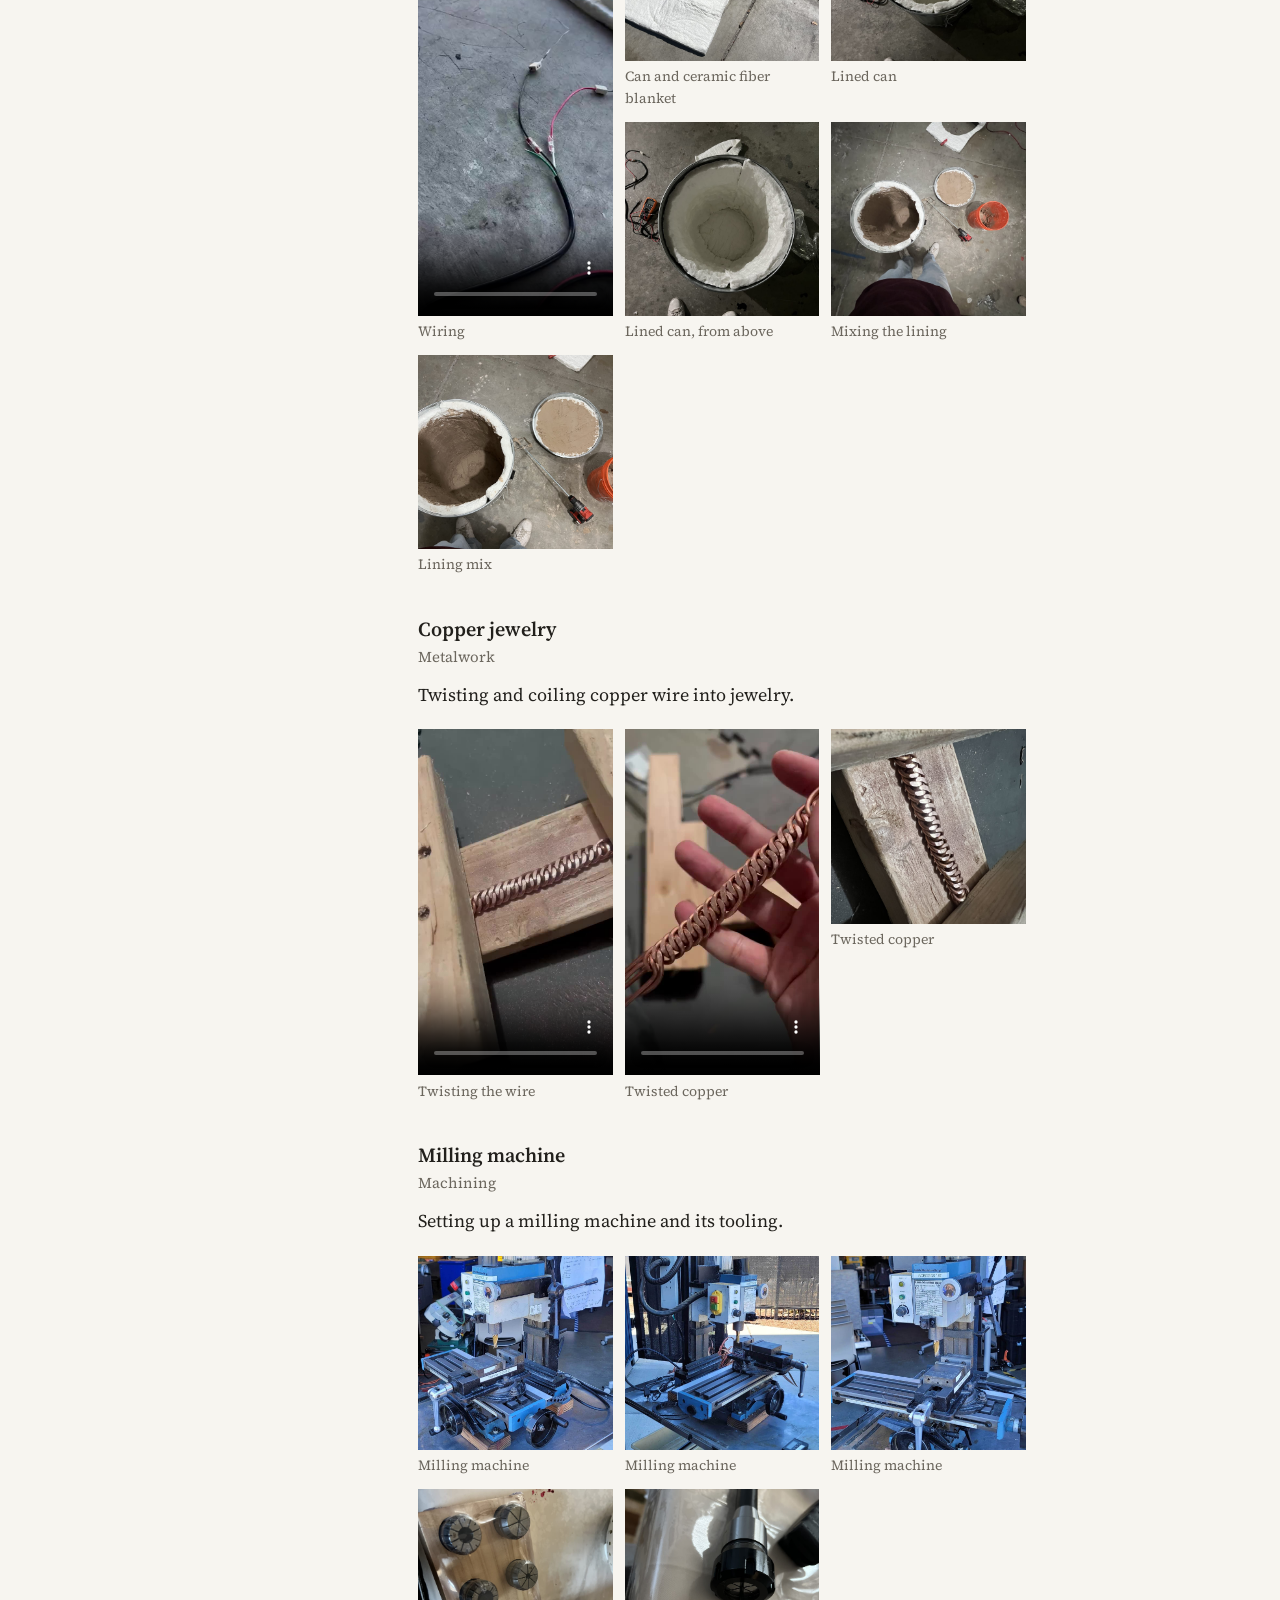
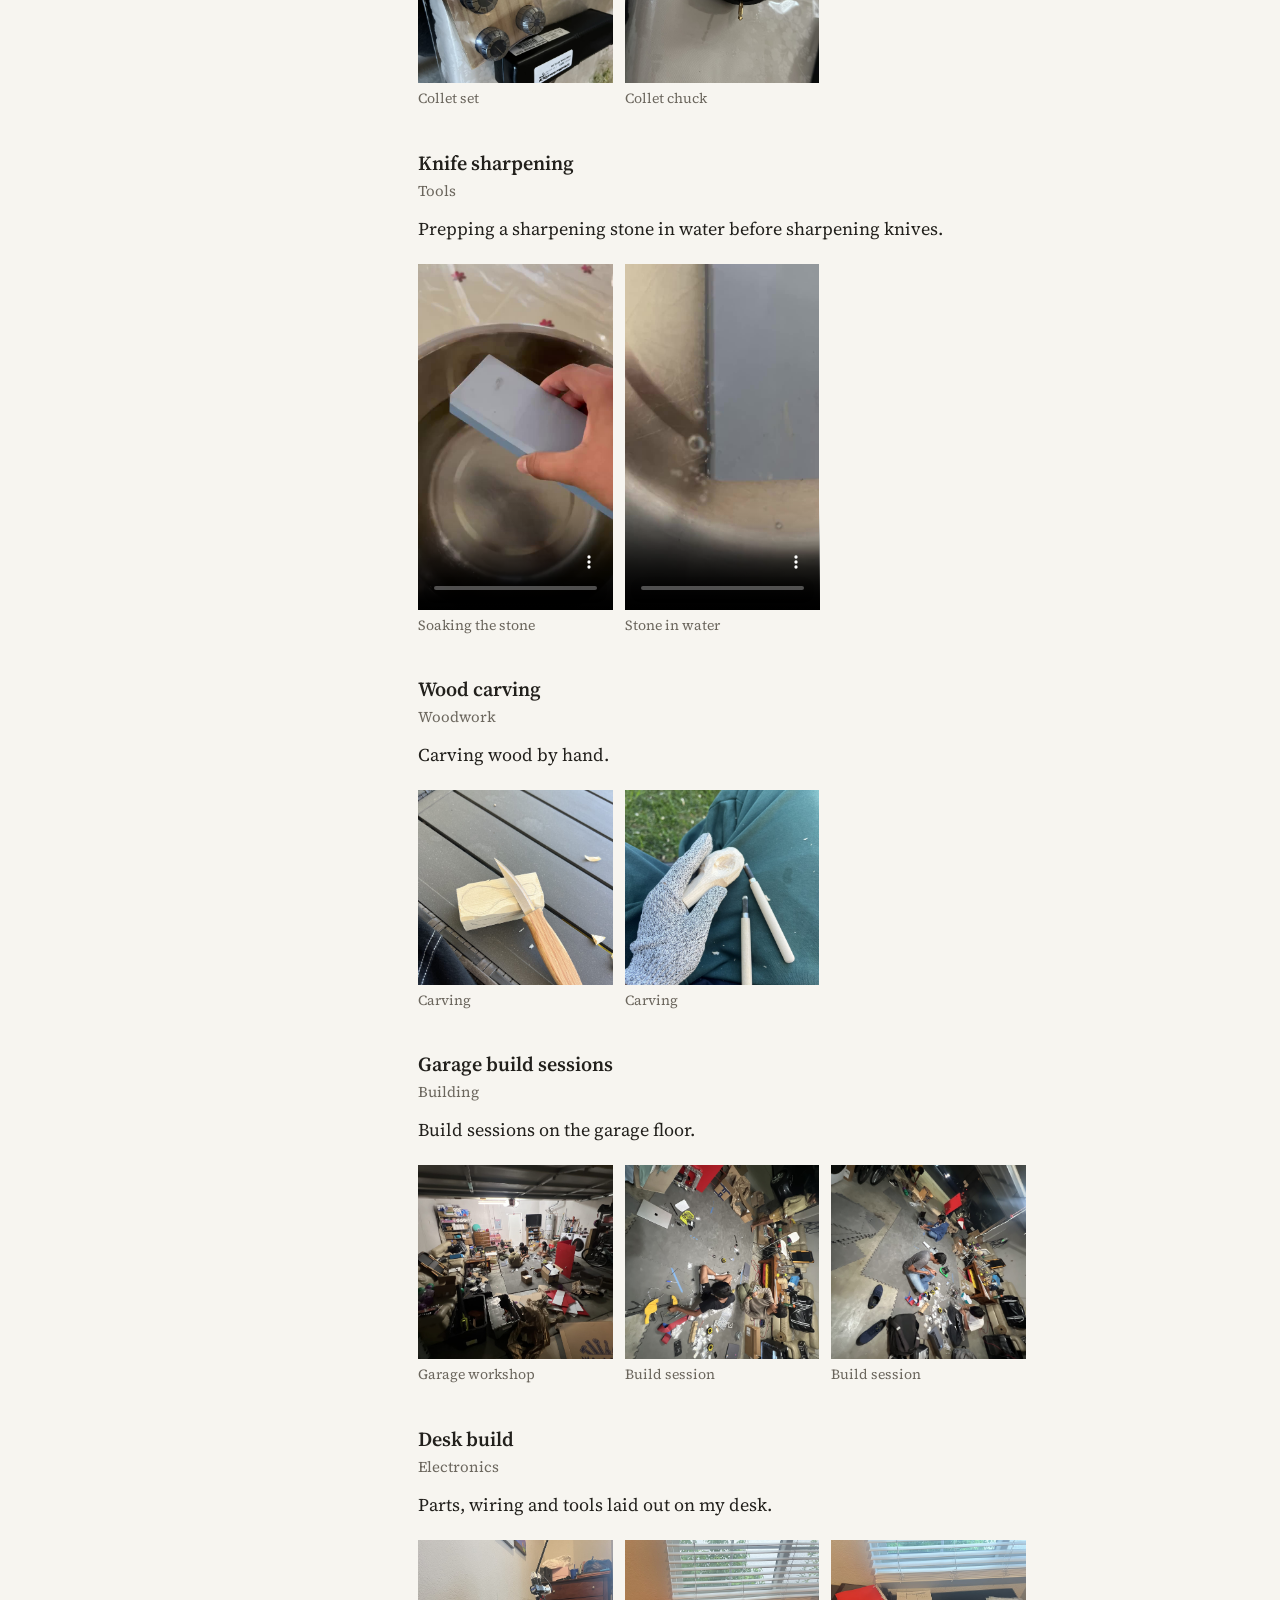
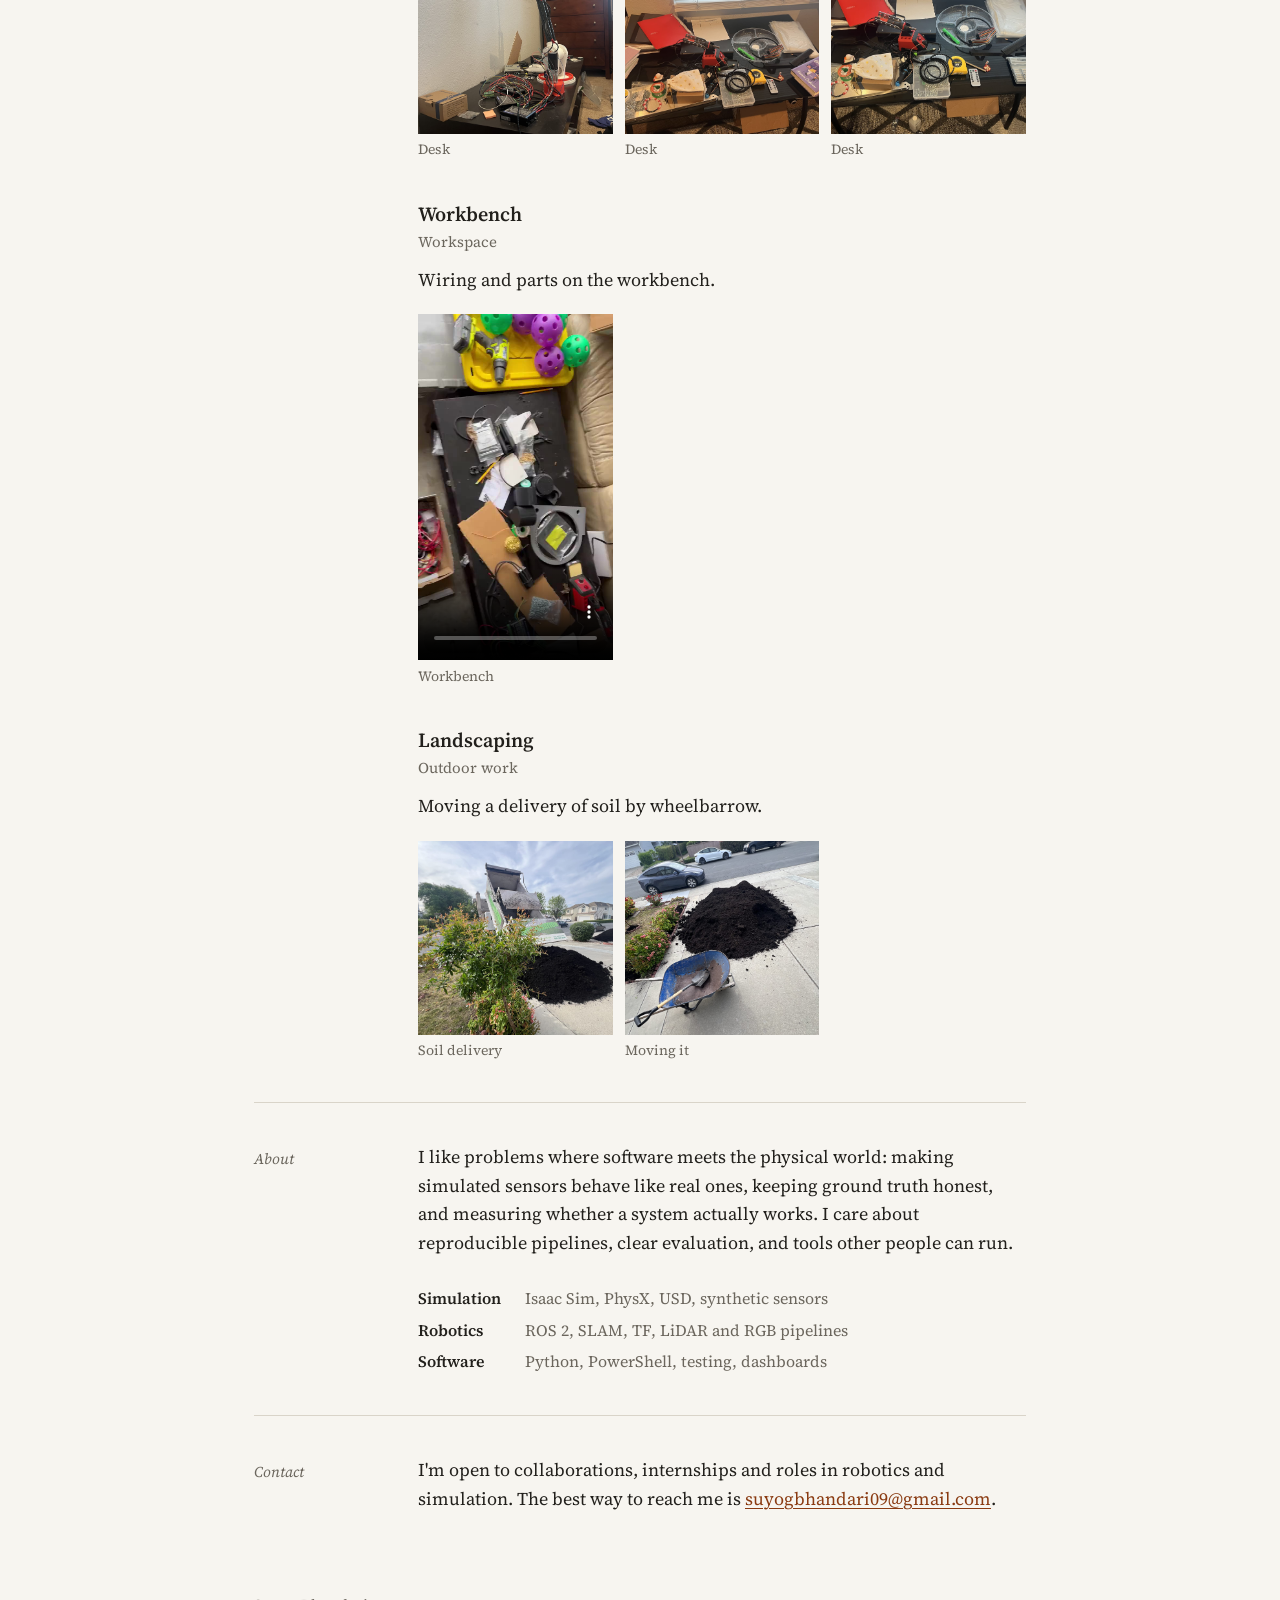
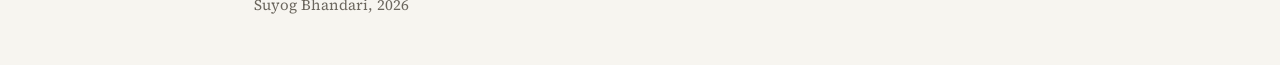
==== commit 8481c97d: "Merge remote-tracking branch 'origin/main'" ====
--- a/index.html
+++ b/index.html
@@ -15,6 +15,7 @@
     <a class="name" href="#top">Suyog Bhandari</a>
     <nav>
       <a href="#work">Work</a>
+      <a href="/work">Experience</a>
       <a href="#about">About</a>
       <a href="mailto:suyogbhandari09@gmail.com">Email</a>
     </nav>
@@ -24,7 +25,7 @@
     <section class="intro">
       <!-- Even the robots are told where not to look. -->
       <h1>I build simulation pipelines and tools that turn physics into usable data.</h1>
-      <p>Lately that has meant synthetic sensor rigs for SLAM in Isaac Sim, and an optimizer for 3D-printed acoustic materials. Code is on <a href="https://github.com/Fallwindows" target="_blank" rel="noopener">GitHub</a>.</p>
+      <p>Lately that has meant synthetic sensor rigs for SLAM in Isaac Sim, and an optimizer for 3D-printed acoustic materials.</p>
     </section>
 
     <section id="work" class="block">
